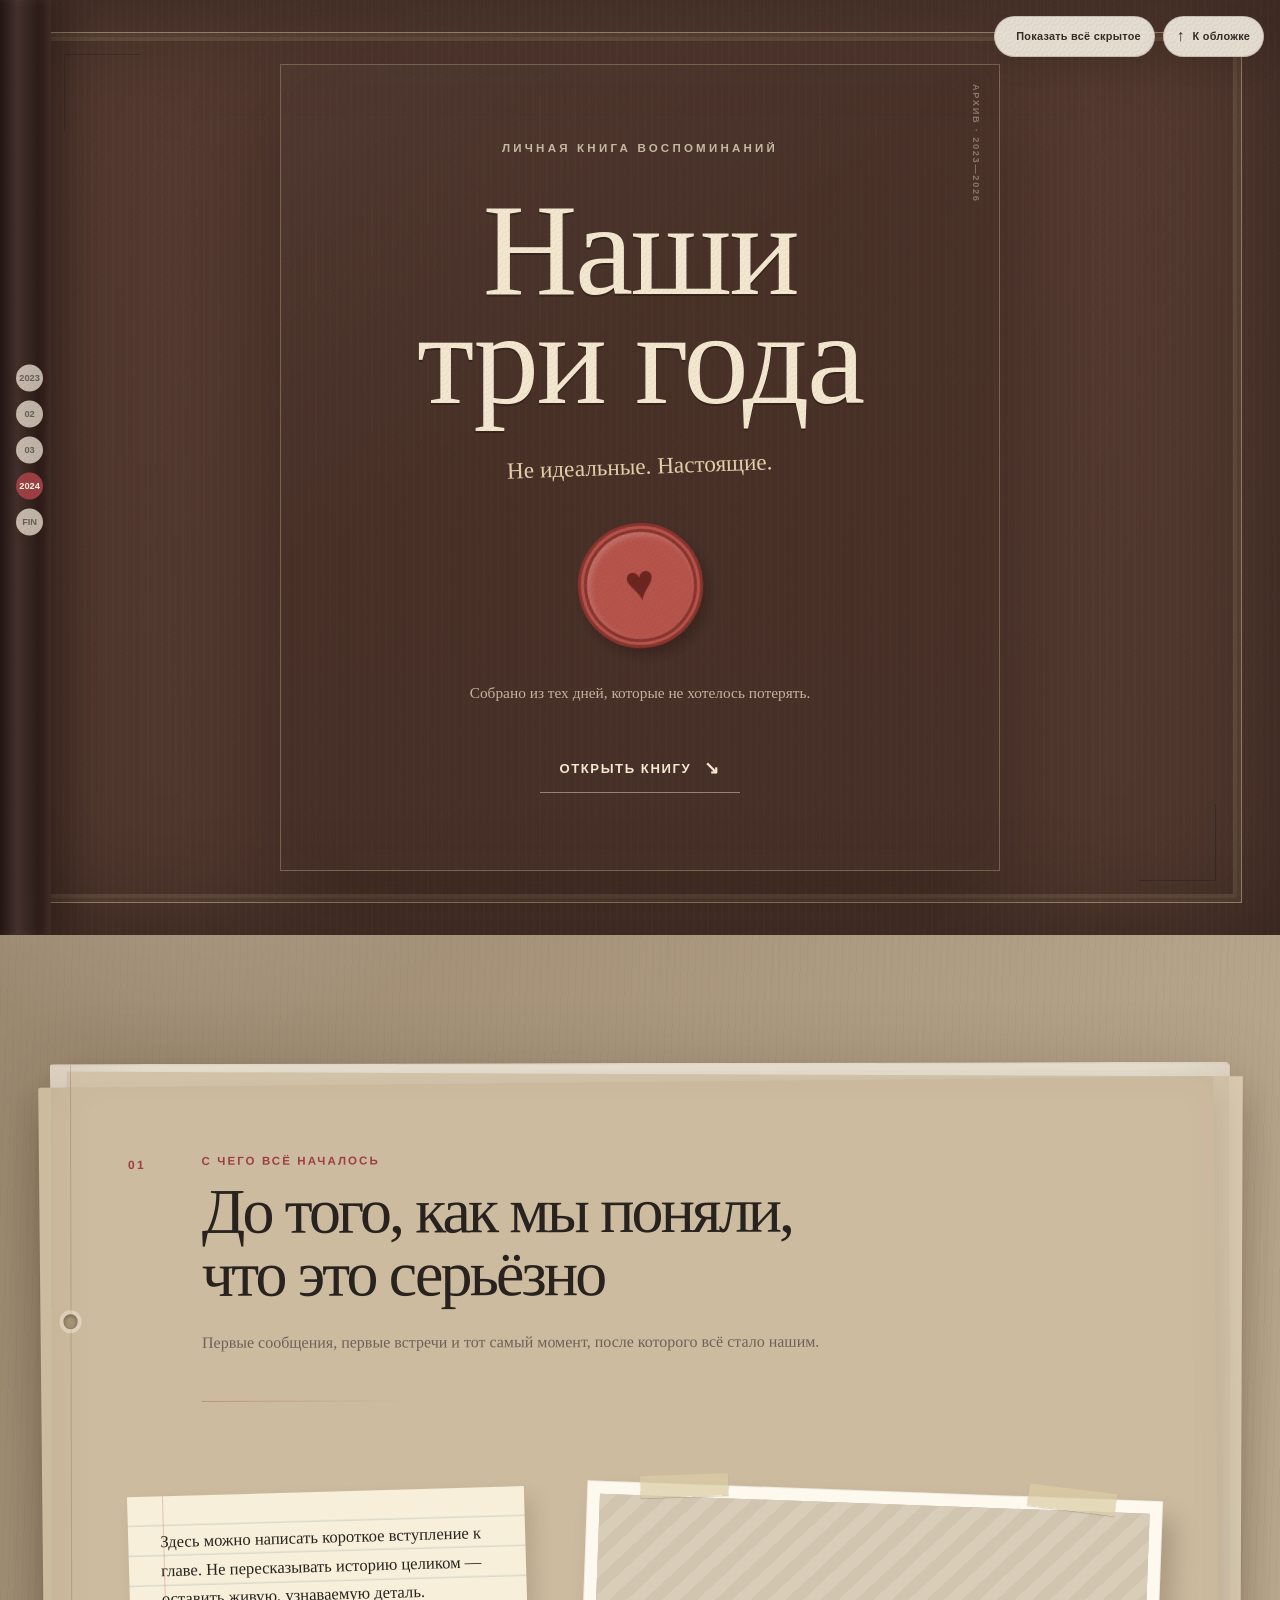
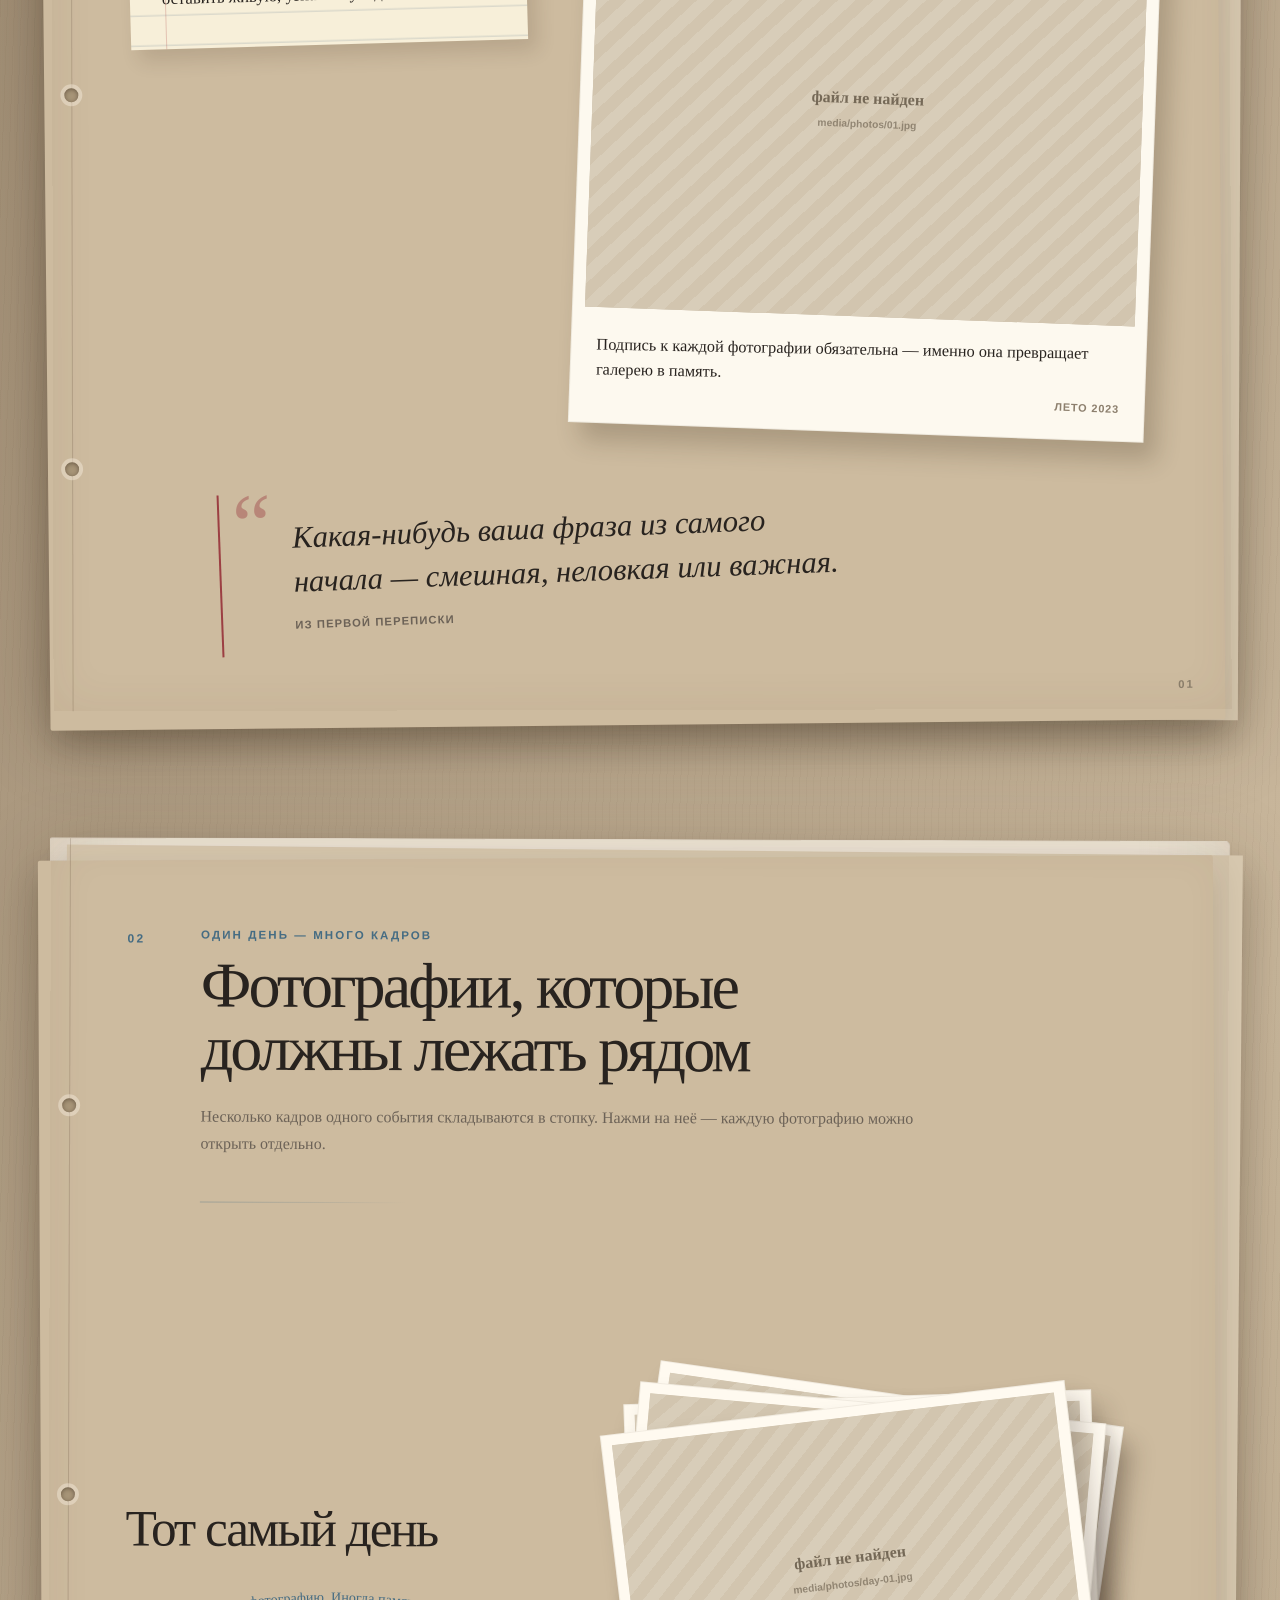
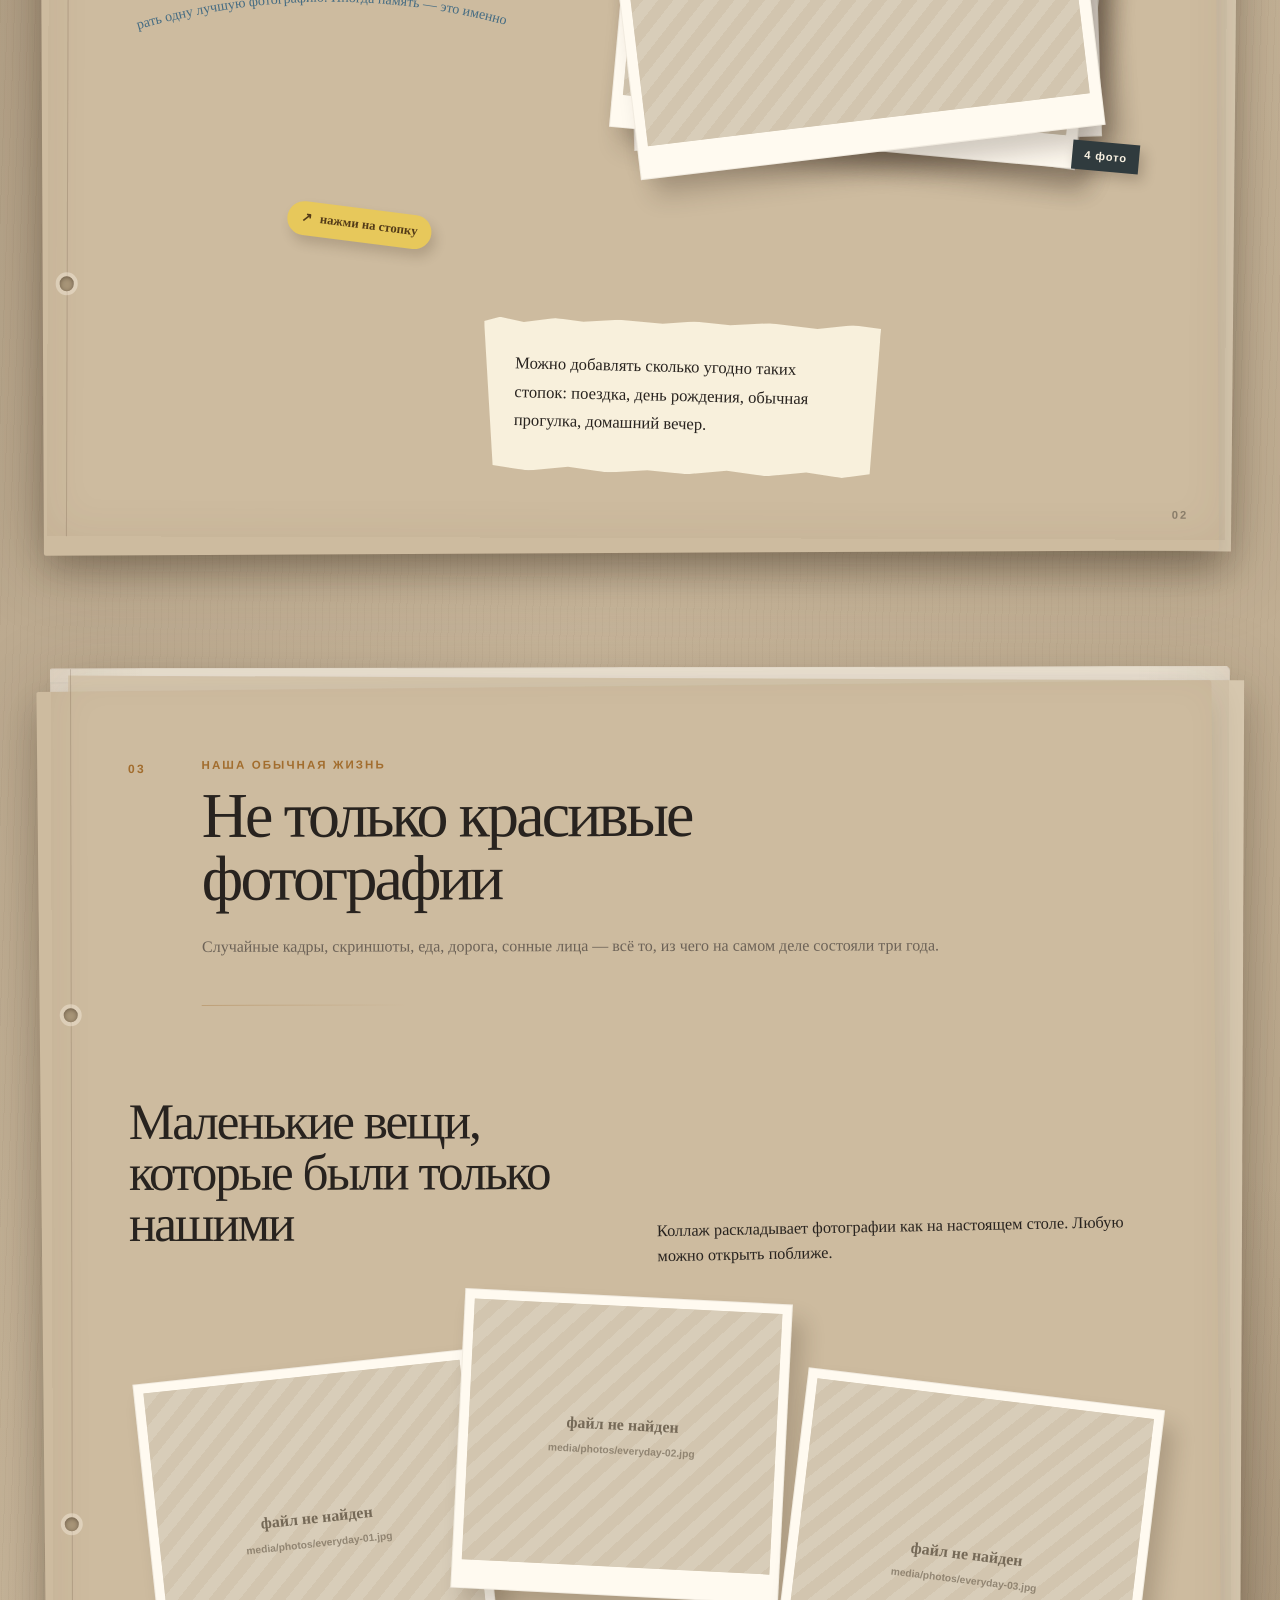
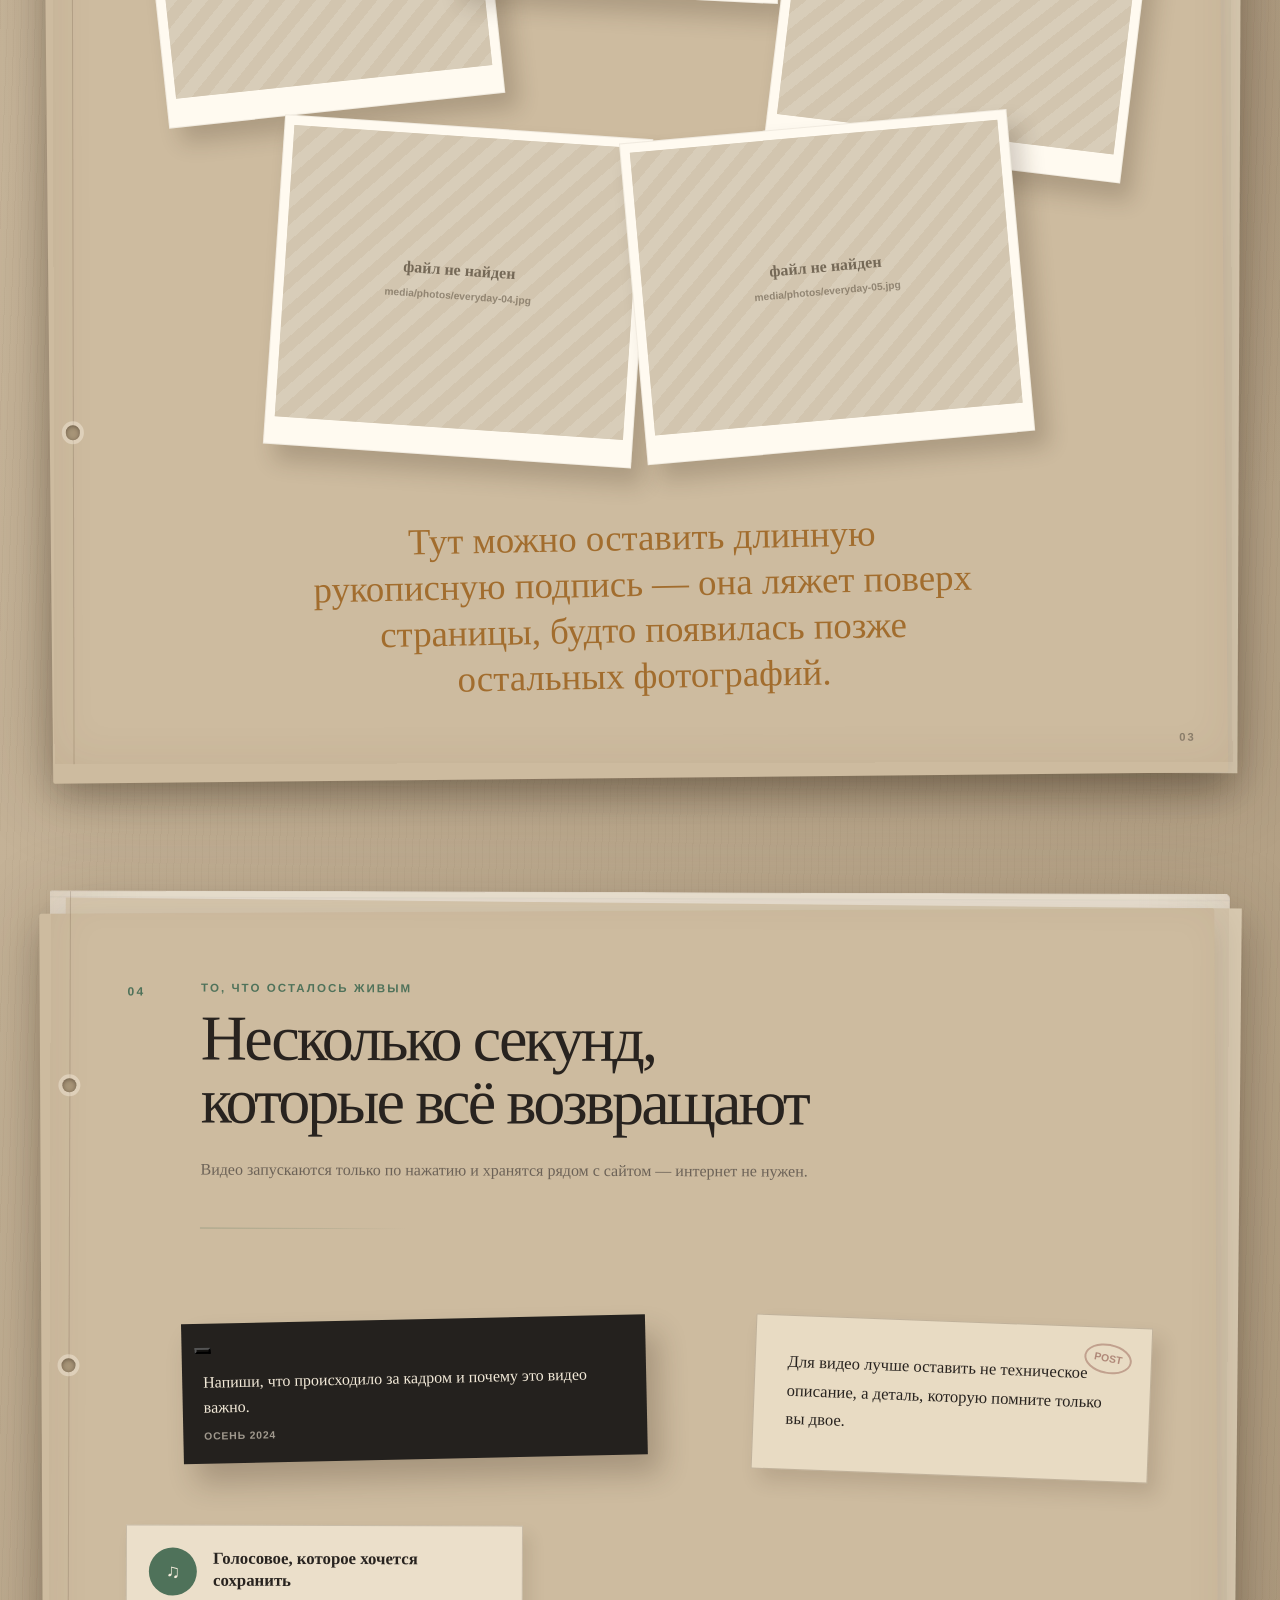
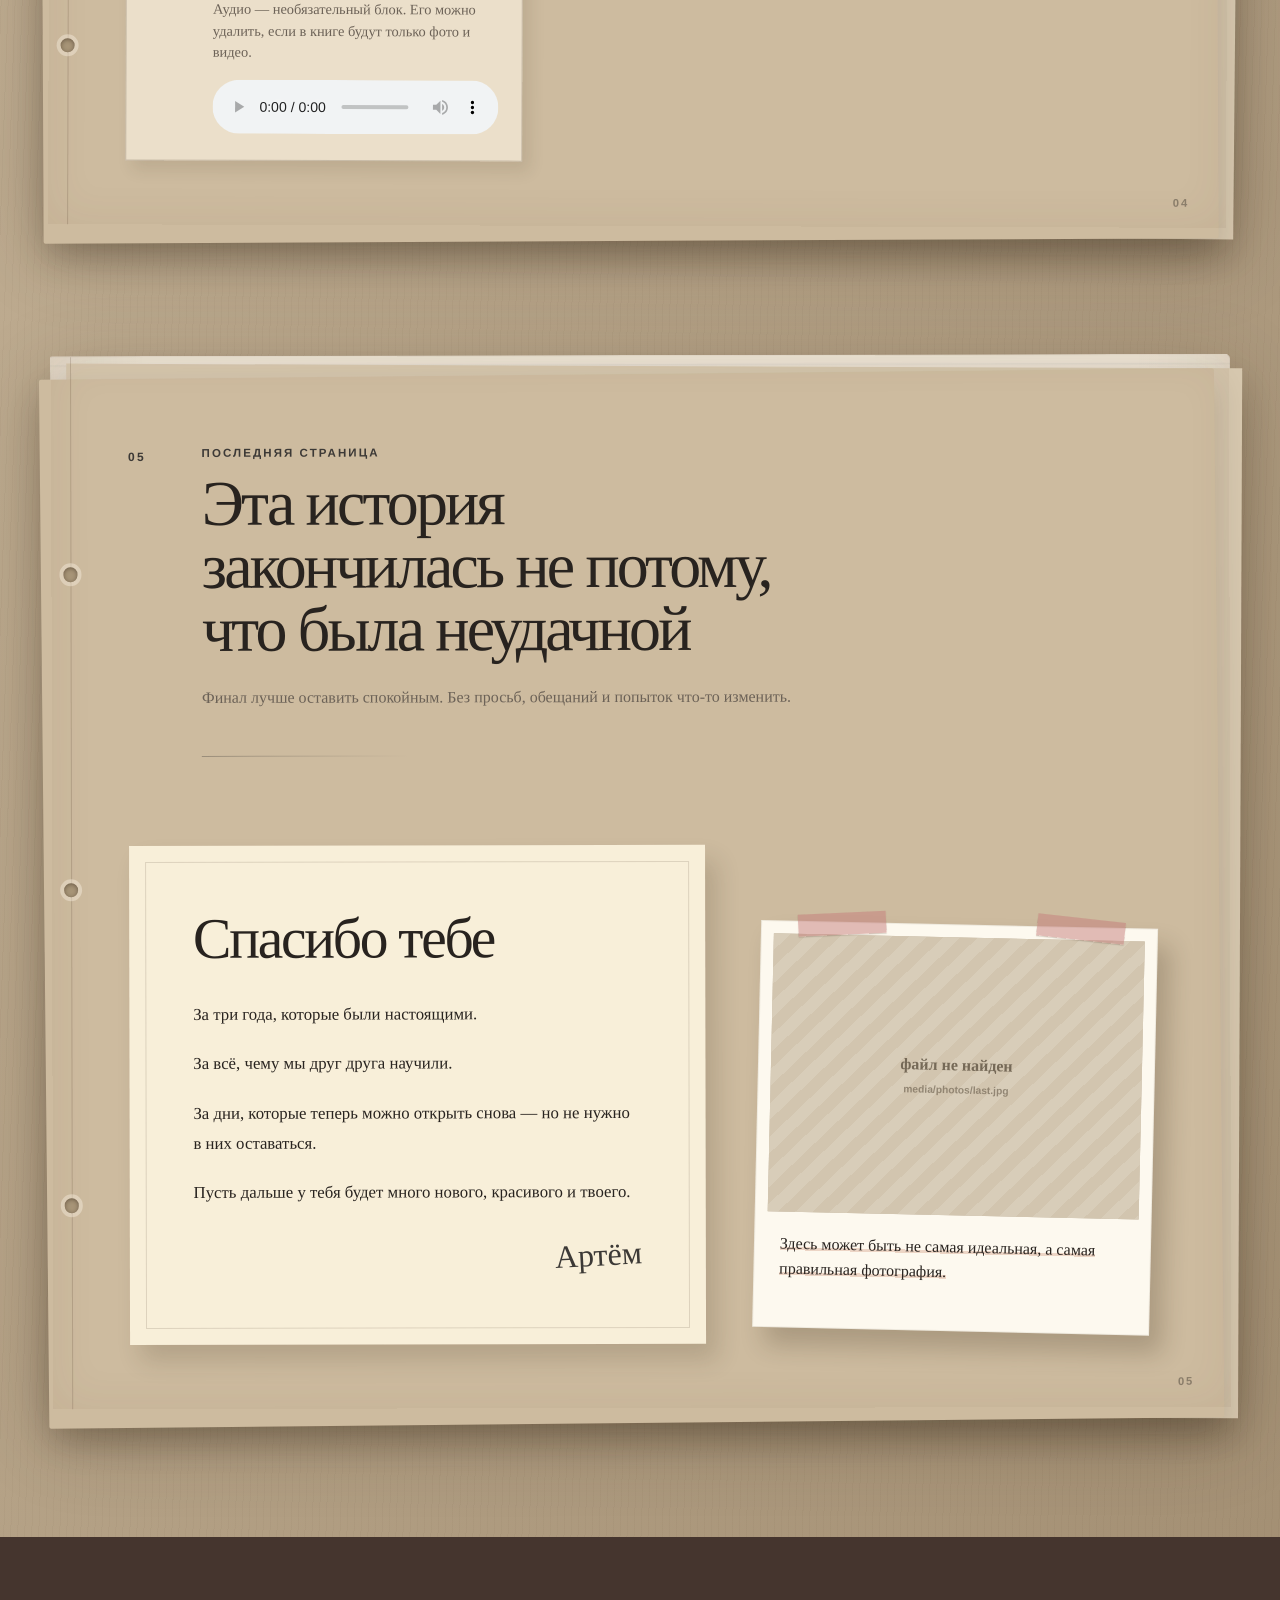
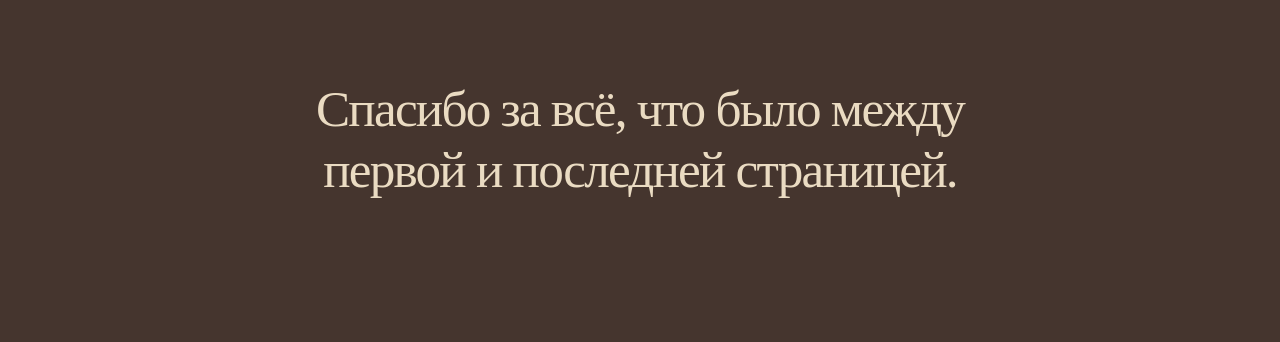
==== index.html @ 3691b658 "feat(reader): load round four interaction layer" ====
<!doctype html>
<html lang="ru">
<head>
  <meta charset="utf-8" />
  <meta name="viewport" content="width=device-width, initial-scale=1" />
  <meta name="theme-color" content="#d7c7a9" />
  <meta name="description" content="Личная книга воспоминаний" />
  <title>Наша книга воспоминаний</title>
  <link rel="stylesheet" href="assets/styles.css" />
  <link rel="stylesheet" href="assets/media.css" />
  <link rel="stylesheet" href="assets/production.css" />
  <link rel="stylesheet" href="assets/shared-and-telegram.css" />
  <link rel="stylesheet" href="assets/round4.css" />
  <link rel="stylesheet" href="assets/cursor-scrapbook-pencil-final-v19.css" />
</head>
<body>
  <div class="ambient-grain" aria-hidden="true"></div>

  <header class="cover" id="cover">
    <div class="cover__spine" aria-hidden="true"></div>
    <div class="cover__corner cover__corner--one" aria-hidden="true"></div>
    <div class="cover__corner cover__corner--two" aria-hidden="true"></div>
    <div class="cover__inner">
      <p class="cover__eyebrow" id="cover-eyebrow">Личная книга</p>
      <h1 class="cover__title" id="cover-title">Наши три года</h1>
      <p class="cover__subtitle" id="cover-subtitle">Всё, что хочется оставить рядом</p>
      <div class="cover__seal" aria-hidden="true"><span>♥</span></div>
      <p class="cover__note" id="cover-note">Собрано вручную — из фотографий, видео и маленьких моментов.</p>
      <button class="open-book" id="open-book" type="button">
        <span>Открыть книгу</span>
        <span class="open-book__arrow" aria-hidden="true">↘</span>
      </button>
    </div>
  </header>

  <aside class="chapter-rail" id="chapter-rail" aria-label="Главы книги"></aside>
  <main class="memory-book" id="memory-book" aria-live="polite"></main>

  <footer class="book-footer" id="book-footer">
    <p>Конец этой страницы — не конец того, что было.</p>
    <div class="shared-album" id="shared-album" hidden></div>
  </footer>

  <div class="lightbox" id="lightbox" role="dialog" aria-modal="true" aria-label="Просмотр воспоминания" hidden>
    <button class="lightbox__close" id="lightbox-close" type="button" aria-label="Закрыть">×</button>
    <button class="lightbox__nav lightbox__nav--prev" id="lightbox-prev" type="button" aria-label="Предыдущий файл">‹</button>
    <figure class="lightbox__figure">
      <img class="lightbox__image" id="lightbox-image" alt="" />
      <video class="lightbox__video" id="lightbox-video" playsinline preload="metadata" hidden></video>
      <button class="lightbox__live" id="lightbox-live" type="button" hidden>▶ Оживить фото</button>
      <div class="lightbox__censor" id="lightbox-censor" hidden>
        <div class="lightbox__censor-card">
          <button class="lightbox__censor-close" id="lightbox-censor-close" type="button" aria-label="Закрыть предупреждение">×</button>
          <span aria-hidden="true">!</span>
          <h2>Содержание может быть шокирующим</h2>
          <p>Этот момент скрыт намеренно. Открывай только если готова его увидеть.</p>
          <button id="lightbox-censor-show" type="button">Показать</button>
        </div>
      </div>
      <figcaption class="lightbox__caption" id="lightbox-caption"></figcaption>
    </figure>
    <button class="lightbox__nav lightbox__nav--next" id="lightbox-next" type="button" aria-label="Следующий файл">›</button>
    <p class="lightbox__counter" id="lightbox-counter"></p>
  </div>

  <noscript>
    <div class="noscript">Для просмотра книги нужен JavaScript. Открой файл в современном браузере.</div>
  </noscript>

  <script src="content/settings.js"></script>
  <script src="content/memories.js"></script>
  <script src="content/telegram.js"></script>
  <script src="assets/preferences.js"></script>
  <script src="assets/app.js"></script>
  <script src="assets/telegram-enhancements.js"></script>
  <script src="assets/round4.js"></script>
</body>
</html>
---- assets/styles.css ----
:root {
  --paper: #f2eadb;
  --paper-deep: #dfd2bb;
  --paper-light: #fffaf0;
  --ink: #28231f;
  --muted-ink: #6c6257;
  --accent: #9c3f43;
  --blue-ink: #405f75;
  --green-ink: #4d6a55;
  --ochre: #a46c30;
  --shadow: rgba(47, 35, 25, 0.19);
  --hand: "Segoe Print", "Bradley Hand", "Noteworthy", "Comic Sans MS", cursive;
  --marker: "Marker Felt", "Segoe Print", "Bradley Hand", cursive;
  --serif: Georgia, "Times New Roman", serif;
  --sans: Inter, ui-sans-serif, -apple-system, BlinkMacSystemFont, "Segoe UI", sans-serif;
}

* { box-sizing: border-box; }
html { scroll-behavior: smooth; background: #bba98e; }
body {
  margin: 0;
  color: var(--ink);
  font-family: var(--serif);
  background:
    radial-gradient(circle at 20% 10%, rgba(255,255,255,.2), transparent 26rem),
    linear-gradient(115deg, #aa977c, #cab99f 45%, #a89578);
  overflow-x: hidden;
}
button, input, textarea, select { font: inherit; }
button { color: inherit; }
img, video { max-width: 100%; display: block; }
[hidden] { display: none !important; }

.ambient-grain {
  position: fixed;
  inset: 0;
  z-index: 200;
  pointer-events: none;
  opacity: .18;
  mix-blend-mode: multiply;
  background-image:
    repeating-radial-gradient(circle at 0 0, transparent 0 2px, rgba(62,42,24,.18) 3px 4px),
    repeating-linear-gradient(87deg, transparent 0 8px, rgba(255,255,255,.13) 9px 10px);
  background-size: 9px 9px, 15px 15px;
}

.cover {
  min-height: 100vh;
  position: relative;
  display: grid;
  place-items: center;
  padding: 4rem 1.25rem;
  background:
    linear-gradient(rgba(42, 28, 20, .2), rgba(42, 28, 20, .28)),
    repeating-linear-gradient(90deg, rgba(255,255,255,.018) 0 2px, transparent 2px 7px),
    #5e4136;
  box-shadow: inset 0 0 8rem rgba(0,0,0,.38);
}
.cover::before {
  content: "";
  position: absolute;
  inset: 3.5vh 3vw;
  border: 1px solid rgba(239, 216, 172, .45);
  box-shadow: inset 0 0 0 4px rgba(33,19,15,.18), inset 0 0 0 8px rgba(239,216,172,.12);
  pointer-events: none;
}
.cover__inner {
  width: min(720px, 90vw);
  min-height: min(760px, 84vh);
  position: relative;
  display: flex;
  flex-direction: column;
  align-items: center;
  justify-content: center;
  text-align: center;
  padding: clamp(2rem, 6vw, 5rem);
  color: #f4e7d0;
  border: 1px solid rgba(237, 211, 171, .3);
  background:
    linear-gradient(145deg, rgba(255,255,255,.035), transparent 40%),
    rgba(49, 29, 23, .28);
  box-shadow: 0 2rem 5rem rgba(25,12,9,.32), inset 0 0 3rem rgba(255,255,255,.02);
}
.cover__eyebrow {
  margin: 0 0 2.5rem;
  font: 700 .72rem/1.2 var(--sans);
  letter-spacing: .28em;
  text-transform: uppercase;
  opacity: .74;
}
.cover__title {
  max-width: 10ch;
  margin: 0;
  font: 400 clamp(4rem, 11vw, 8.2rem)/.83 var(--serif);
  letter-spacing: -.018em;
  text-wrap: balance;
  text-shadow: 0 2px 0 rgba(31,16,12,.4);
}
.cover__subtitle {
  margin: 2.2rem 0 0;
  font: 400 clamp(1.1rem, 2vw, 1.45rem)/1.5 var(--hand);
  transform: rotate(-2deg);
  color: #e5cfaa;
}
.cover__note {
  max-width: 38rem;
  margin: 2rem 0 2.5rem;
  color: rgba(244,231,208,.72);
  font-size: .96rem;
  line-height: 1.65;
}
.cover__seal {
  width: 7.8rem;
  height: 7.8rem;
  margin-top: 2.5rem;
  display: grid;
  place-items: center;
  border-radius: 50%;
  color: #6c261f;
  background: #b6544b;
  border: .58rem double #8a342e;
  transform: rotate(-8deg);
  box-shadow: .25rem .5rem .8rem rgba(18,7,5,.27), inset .15rem .2rem .4rem rgba(255,255,255,.2);
}
.cover__seal span { font-size: 3.15rem; transform: translateY(-2px); }
.open-book {
  border: 0;
  display: inline-flex;
  align-items: center;
  gap: .8rem;
  padding: .9rem 1.2rem;
  cursor: pointer;
  color: #f7ead3;
  background: transparent;
  border-bottom: 1px solid rgba(247,234,211,.45);
  font: 600 .82rem/1 var(--sans);
  letter-spacing: .12em;
  text-transform: uppercase;
  transition: gap .25s ease, border-color .25s ease;
}
.open-book:hover { gap: 1.2rem; border-color: #fff1d7; }
.open-book__arrow { font-size: 1.1rem; }
.cover__corner {
  position: absolute;
  width: 4.8rem;
  height: 4.8rem;
  opacity: .52;
  border-color: #d8bd8e;
}
.cover__corner--one { top: 6vh; left: 5vw; border-top: 1px solid; border-left: 1px solid; }
.cover__corner--two { right: 5vw; bottom: 6vh; border-right: 1px solid; border-bottom: 1px solid; }

.memory-book {
  width: min(1180px, calc(100% - 2rem));
  margin: 8rem auto;
  display: grid;
  gap: 8rem;
}
.memory-page {
  --theme-ink: var(--accent);
  min-height: 88vh;
  position: relative;
  padding: clamp(3rem, 7vw, 6.5rem) clamp(1.5rem, 6vw, 6rem) 4rem;
  isolation: isolate;
  background:
    linear-gradient(90deg, rgba(88,63,39,.06), transparent 8%, transparent 92%, rgba(88,63,39,.04)),
    repeating-linear-gradient(0deg, transparent 0 27px, rgba(62,76,98,.045) 28px 29px),
    var(--paper);
  box-shadow: 0 1.5rem 5rem rgba(48,32,18,.3), inset 0 0 5rem rgba(113,86,50,.08);
  scroll-margin-top: 3rem;
}
.memory-page::before,
.memory-page::after {
  content: "";
  position: absolute;
  z-index: -1;
  background: #d6c7ae;
  box-shadow: 0 1rem 2rem rgba(35,24,14,.16);
}
.memory-page::before { inset: 10px -10px -8px 12px; transform: rotate(.35deg); }
.memory-page::after { inset: 18px 11px -15px -8px; transform: rotate(-.45deg); background: #cdbb9f; }
.theme-rose { --theme-ink: #9c3f43; }
.theme-blue { --theme-ink: #456c83; }
.theme-ochre { --theme-ink: #a26d2e; }
.theme-green { --theme-ink: #4f725a; }
.theme-ink { --theme-ink: #3c3936; }

.page-binding {
  position: absolute;
  top: 0;
  bottom: 0;
  left: 1.2rem;
  width: 1px;
  background: rgba(70,49,31,.18);
}
.page-binding span {
  position: absolute;
  left: -.45rem;
  width: .9rem;
  height: .9rem;
  border-radius: 50%;
  background: #a89679;
  box-shadow: inset 0 1px 4px rgba(38,25,15,.45), 0 0 0 4px rgba(245,237,221,.45);
}
.page-binding span:nth-child(1) { top: 20%; }
.page-binding span:nth-child(2) { top: 50%; }
.page-binding span:nth-child(3) { top: 80%; }
.page-shadow { position: absolute; inset: 0; pointer-events: none; box-shadow: inset 0 0 2.8rem rgba(96,69,38,.08); }
.page-number { position: absolute; right: 2.3rem; bottom: 1.2rem; margin: 0; font: 700 .7rem/1 var(--sans); letter-spacing: .18em; color: rgba(48,42,35,.42); }

.chapter-heading {
  display: grid;
  grid-template-columns: auto 1fr;
  gap: 1.4rem;
  align-items: start;
  margin-bottom: clamp(3.2rem, 7vw, 6rem);
}
.chapter-heading__number {
  min-width: 3.2rem;
  margin: .25rem 0 0;
  color: var(--theme-ink);
  font: 700 .75rem/1 var(--sans);
  letter-spacing: .2em;
}
.chapter-heading__kicker {
  margin: 0 0 .8rem;
  color: var(--theme-ink);
  font: 800 .72rem/1.2 var(--sans);
  letter-spacing: .18em;
  text-transform: uppercase;
}
.chapter-heading h2 {
  max-width: 19ch;
  margin: 0;
  font: 400 clamp(2.35rem, 5vw, 5rem)/.98 var(--serif);
  letter-spacing: -.045em;
  text-wrap: balance;
}
.chapter-heading__subtitle {
  max-width: 48rem;
  margin: 1.4rem 0 0;
  color: var(--muted-ink);
  font-size: 1rem;
  line-height: 1.7;
}

.chapter-content {
  display: grid;
  grid-template-columns: repeat(12, 1fr);
  gap: clamp(1.4rem, 4vw, 3.2rem);
  align-items: start;
}
.memory-block { position: relative; transform: rotate(var(--rotate, 0deg)); }
.memory-block--note { grid-column: span 5; }
.memory-block--photo { grid-column: span 7; }
.memory-block--quote { grid-column: 2 / span 8; }
.memory-block--stack { grid-column: 1 / -1; min-height: 36rem; display: grid; grid-template-columns: .8fr 1.2fr; gap: 2rem; align-items: center; }
.memory-block--sticker { grid-column: 2 / span 3; justify-self: end; margin-top: -7rem; z-index: 5; }
.memory-block--collage { grid-column: 1 / -1; }
.memory-block--caption { grid-column: 3 / span 8; z-index: 6; }
.memory-block--video { grid-column: span 7; }
.memory-block--audio { grid-column: span 5; }
.memory-block--letter { grid-column: 1 / span 7; }
.memory-page--split .memory-block--note { grid-column: span 5; }
.memory-page--letter .memory-block--photo { grid-column: 8 / span 5; margin-top: 5rem; }
.memory-page--wide .chapter-heading h2 { max-width: 24ch; }

.paper-note {
  position: relative;
  padding: 2rem 2rem 2.2rem;
  background: #f8f0dc;
  box-shadow: .55rem .7rem 1.2rem rgba(54,38,23,.14);
}
.paper-note p { margin: 0; font: 400 1.04rem/1.72 var(--hand); }
.paper-note--lined {
  background:
    repeating-linear-gradient(transparent 0 28px, rgba(74,103,133,.16) 29px 30px),
    #f7efd9;
}
.paper-note--lined::before { content: ""; position: absolute; top: 0; bottom: 0; left: 2.2rem; width: 1px; background: rgba(172,65,65,.25); }
.paper-note--torn { clip-path: polygon(0 3%, 4% 0, 10% 3%, 18% 0, 25% 2%, 34% 0, 45% 2%, 53% 0, 62% 2%, 72% 0, 84% 3%, 93% 0, 100% 2%, 98% 97%, 91% 100%, 82% 97%, 72% 100%, 62% 97%, 52% 100%, 42% 98%, 32% 100%, 22% 97%, 12% 100%, 3% 97%); }
.paper-note--postcard { border: 1px solid rgba(73,54,35,.25); background: #e8dbc3; }
.paper-note--postcard::after { content: "POST"; position: absolute; right: 1.2rem; top: 1rem; border: 2px solid rgba(120,54,45,.35); border-radius: 50%; padding: .5rem; color: rgba(120,54,45,.5); font: 800 .65rem/1 var(--sans); transform: rotate(9deg); }

.polaroid {
  position: relative;
  margin: 0;
  padding: .75rem .75rem 1.4rem;
  background: #fdf9ef;
  box-shadow: .8rem 1.1rem 1.5rem rgba(50,35,20,.22);
}
.polaroid::before,
.polaroid::after {
  content: "";
  position: absolute;
  z-index: 2;
  width: 5.5rem;
  height: 1.35rem;
  top: -.65rem;
  background: rgba(220,205,166,.72);
  box-shadow: 0 1px 1px rgba(62,43,26,.18);
}
.polaroid::before { left: 9%; transform: rotate(-4deg); }
.polaroid::after { right: 8%; transform: rotate(5deg); }
.polaroid.tape-rose::before, .polaroid.tape-rose::after { background: rgba(198,126,124,.5); }
.polaroid.tape-blue::before, .polaroid.tape-blue::after { background: rgba(111,150,170,.45); }
.photo-button { width: 100%; padding: 0; border: 0; cursor: zoom-in; background: #c7baa6; }
.image-frame { position: relative; display: block; width: 100%; aspect-ratio: 4 / 3; overflow: hidden; background: #d5cab6; }
.image-frame img { width: 100%; height: 100%; object-fit: cover; filter: saturate(.92) contrast(.97); transition: transform .55s cubic-bezier(.22,.68,.17,1); }
.photo-button:hover img, .scrap-collage__item:hover img, .photo-stack__item:hover img { transform: scale(1.035); }
.image-placeholder { display: none; position: absolute; inset: 0; place-content: center; text-align: center; padding: 1rem; color: #756957; background: repeating-linear-gradient(135deg, #d8cdb9 0 12px, #d2c5af 12px 24px); }
.image-placeholder span { display: block; font: 700 1rem/1.3 var(--hand); }
.image-placeholder small { display: block; margin-top: .5rem; font: 600 .64rem/1.4 var(--sans); overflow-wrap: anywhere; opacity: .7; }
.image-frame.is-missing img { display: none; }
.image-frame.is-missing .image-placeholder { display: grid; }
.polaroid figcaption { position: relative; min-height: 5.5rem; padding: 1rem .8rem .2rem; }
.photo-date { display: block; margin-top: .5rem; text-align: right; color: #8c7f6d; font: 700 .68rem/1 var(--sans); letter-spacing: .08em; text-transform: uppercase; }

.hand-caption { margin: 0; font-family: var(--hand); line-height: 1.55; }
.hand-caption--scribble { font-size: 1.02rem; transform: rotate(-1deg); }
.hand-caption--marker { font: 400 clamp(1.35rem, 3vw, 2.3rem)/1.25 var(--marker); color: var(--theme-ink); text-align: center; }
.hand-caption--underlined { display: inline; font-size: 1rem; background: linear-gradient(transparent 72%, rgba(194,120,88,.28) 72% 91%, transparent 91%); }
.hand-caption--label { display: inline-block; padding: .35rem .55rem; background: #e9d9a4; font-size: .9rem; }
.caption-curve { width: 100%; max-height: 7rem; overflow: visible; }
.caption-curve text { font: 400 1.15rem var(--hand); fill: var(--theme-ink); }

.memory-quote { position: relative; margin: 0; padding: 1.5rem 2rem 1.5rem 4.5rem; border-left: 2px solid var(--theme-ink); }
.memory-quote > span { position: absolute; left: .8rem; top: -.8rem; color: var(--theme-ink); font: 400 5.5rem/1 var(--serif); opacity: .42; }
.memory-quote p { margin: 0; font: italic 400 clamp(1.35rem, 2.4vw, 2rem)/1.42 var(--serif); }
.memory-quote cite { display: block; margin-top: 1rem; color: var(--muted-ink); font: 700 .7rem/1 var(--sans); letter-spacing: .1em; text-transform: uppercase; }

.stack-copy { max-width: 30rem; align-self: center; }
.stack-copy h3, .collage-heading h3 { margin: 0 0 1rem; font: 400 clamp(2rem, 4vw, 3.6rem)/1 var(--serif); letter-spacing: -.04em; }
.photo-stack { position: relative; width: min(34rem, 90vw); aspect-ratio: 4 / 3; justify-self: center; }
.photo-stack__item {
  position: absolute;
  inset: 7% 7% 8%;
  padding: .65rem .65rem 2rem;
  border: 0;
  cursor: zoom-in;
  background: #fffaf0;
  box-shadow: .8rem 1.1rem 1.5rem rgba(43,29,16,.22);
  transform: translate(calc(var(--stack-index) * 5px), calc(var(--stack-index) * -5px)) rotate(var(--stack-rotate));
  transition: transform .35s ease, filter .35s ease;
}
.photo-stack__item:nth-child(1) { z-index: 5; }
.photo-stack__item:nth-child(2) { z-index: 4; }
.photo-stack__item:nth-child(3) { z-index: 3; }
.photo-stack__item:nth-child(4) { z-index: 2; }
.photo-stack__item:nth-child(5) { z-index: 1; }
.photo-stack:hover .photo-stack__item:nth-child(1) { transform: translate(-7%, 2%) rotate(-8deg); }
.photo-stack:hover .photo-stack__item:nth-child(2) { transform: translate(5%, -4%) rotate(6deg); }
.photo-stack:hover .photo-stack__item:nth-child(3) { transform: translate(10%, 5%) rotate(1deg); }
.photo-stack__item .image-frame { height: 100%; }
.photo-stack__count { position: absolute; z-index: 8; right: -1rem; bottom: 1rem; padding: .55rem .75rem; background: #303b3e; color: #f8f1e2; font: 700 .7rem/1 var(--sans); letter-spacing: .08em; transform: rotate(5deg); box-shadow: .3rem .4rem .8rem rgba(40,29,18,.22); }

.sticker { display: flex; align-items: center; gap: .45rem; padding: .65rem .9rem; border-radius: 999px; color: #533b18; background: #e7c85b; box-shadow: .3rem .45rem .7rem rgba(54,38,20,.18); font: 700 .8rem/1 var(--hand); white-space: nowrap; }
.sticker span { font-family: var(--sans); }

.collage-heading { display: grid; grid-template-columns: 1fr 1fr; gap: 2rem; align-items: end; margin-bottom: 2rem; }
.scrap-collage { position: relative; min-height: 48rem; }
.scrap-collage__item { position: absolute; padding: .55rem .55rem 1.7rem; border: 0; cursor: zoom-in; background: #fffaf0; box-shadow: .75rem 1rem 1.4rem rgba(46,31,17,.2); transition: z-index .1s, transform .35s ease; }
.scrap-collage__item:hover { z-index: 20; }
.scrap-collage__item .image-frame { height: 100%; }
.scrap-collage__item--1 { width: 33%; height: 45%; left: 2%; top: 9%; transform: rotate(-6deg); }
.scrap-collage__item--2 { width: 32%; height: 39%; left: 32%; top: 0; transform: rotate(3deg); }
.scrap-collage__item--3 { width: 35%; height: 49%; right: 1%; top: 12%; transform: rotate(7deg); }
.scrap-collage__item--4 { width: 36%; height: 43%; left: 14%; bottom: 1%; transform: rotate(4deg); }
.scrap-collage__item--5 { width: 38%; height: 42%; right: 13%; bottom: 2%; transform: rotate(-5deg); }
.scrap-collage__item--6 { width: 25%; height: 34%; left: 39%; top: 33%; transform: rotate(-1deg); }
.scrap-collage__item--7 { width: 26%; height: 32%; right: 25%; top: 30%; transform: rotate(5deg); }

.video-card { margin: 0; padding: .8rem .8rem 1.4rem; background: #24211e; color: #f3ead9; box-shadow: .8rem 1.2rem 1.8rem rgba(44,29,16,.24); }
.video-card__frame { position: relative; overflow: hidden; background: #141311; }
.video-card video { width: 100%; max-height: 38rem; object-fit: contain; background: #111; }
.video-card.aspect-portrait { max-width: 29rem; margin-inline: auto; }
.video-card figcaption { padding: 1rem .5rem 0; }
.video-card figcaption p { margin: 0; font: 400 1rem/1.55 var(--hand); }
.video-card figcaption span { display: block; margin-top: .7rem; color: rgba(243,234,217,.6); font: 700 .65rem/1 var(--sans); letter-spacing: .08em; text-transform: uppercase; }
.media-placeholder { display: none; min-height: 22rem; place-content: center; text-align: center; color: #b8aa95; background: repeating-linear-gradient(135deg, #2d2b28 0 12px, #262421 12px 24px); }
.media-placeholder span { display: block; font: 700 1rem var(--hand); }
.media-placeholder small { display: block; margin-top: .4rem; font: .65rem var(--sans); }
.memory-block--video.is-missing video { display: none; }
.memory-block--video.is-missing .media-placeholder { display: grid; }

.audio-card { display: grid; grid-template-columns: auto 1fr; gap: 1rem; padding: 1.4rem; border: 1px solid rgba(62,47,31,.2); background: rgba(247,238,219,.72); box-shadow: .45rem .6rem 1rem rgba(53,37,22,.1); }
.audio-card__icon { width: 3rem; height: 3rem; display: grid; place-items: center; border-radius: 50%; color: #f6eddd; background: var(--theme-ink); font-size: 1.2rem; }
.audio-card h3 { margin: 0; font: 700 1.05rem/1.3 var(--serif); }
.audio-card p { margin: .45rem 0 1rem; color: var(--muted-ink); font-size: .9rem; line-height: 1.5; }
.audio-card audio { width: 100%; }

.letter-sheet { position: relative; padding: clamp(2rem, 5vw, 4rem); background: #f8efd9; box-shadow: .7rem 1rem 1.5rem rgba(52,36,20,.16); }
.letter-sheet::before { content: ""; position: absolute; inset: 1rem; border: 1px solid rgba(72,52,33,.15); pointer-events: none; }
.letter-sheet h3 { position: relative; margin: 0 0 2rem; font: 400 clamp(2.3rem, 4.5vw, 4.3rem)/1 var(--serif); letter-spacing: -.04em; }
.letter-sheet p { position: relative; margin: 0 0 1.2rem; font: 400 1.05rem/1.8 var(--hand); }
.letter-signature { position: relative; margin-top: 2.5rem; text-align: right; color: var(--theme-ink); font: 400 2rem/1 var(--hand); transform: rotate(-3deg); }

.chapter-rail {
  position: fixed;
  z-index: 80;
  left: 1rem;
  top: 50%;
  transform: translateY(-50%);
  opacity: 0;
  pointer-events: none;
  transition: opacity .4s ease;
}
.book-opened .chapter-rail { opacity: 1; pointer-events: auto; }
.chapter-rail ol { margin: 0; padding: 0; list-style: none; display: grid; gap: .55rem; }
.chapter-rail a { display: flex; align-items: center; gap: .55rem; color: rgba(47,37,29,.6); text-decoration: none; font-family: var(--sans); }
.chapter-rail a span { width: 1.7rem; height: 1.7rem; display: grid; place-items: center; border-radius: 50%; background: rgba(246,237,222,.72); box-shadow: 0 .2rem .5rem rgba(48,34,20,.12); font-size: .58rem; font-weight: 800; }
.chapter-rail a em { max-width: 0; overflow: hidden; opacity: 0; white-space: nowrap; font-size: .65rem; font-style: normal; font-weight: 700; letter-spacing: .04em; transition: max-width .35s ease, opacity .35s ease; }
.chapter-rail a:hover em, .chapter-rail a:focus-visible em { max-width: 11rem; opacity: 1; }
.chapter-rail a.is-active span { color: #fff6e6; background: var(--accent); }

.book-footer { min-height: 45vh; display: grid; place-items: center; padding: 4rem 1.5rem; color: #eadbc2; background: #45352e; text-align: center; }
.book-footer p { max-width: 28ch; margin: 0; font: 400 clamp(1.9rem, 4vw, 3.8rem)/1.2 var(--serif); letter-spacing: -.035em; }

.lightbox { position: fixed; inset: 0; z-index: 300; display: grid; place-items: center; padding: 3rem clamp(1rem, 7vw, 7rem); background: rgba(24,19,15,.94); backdrop-filter: blur(10px); }
.lightbox__figure { max-width: min(100%, 1100px); max-height: 84vh; margin: 0; display: grid; place-items: center; }
.lightbox__image { max-width: 100%; max-height: 74vh; object-fit: contain; box-shadow: 0 1.5rem 4rem rgba(0,0,0,.48); }
.lightbox__caption { max-width: 54rem; margin-top: 1rem; color: #f2e7d5; text-align: center; font: 400 1rem/1.5 var(--hand); }
.lightbox__close, .lightbox__nav { position: fixed; border: 0; cursor: pointer; color: #f3e8d5; background: transparent; }
.lightbox__close { top: 1.2rem; right: 1.5rem; font: 300 2.5rem/1 var(--sans); }
.lightbox__nav { top: 50%; transform: translateY(-50%); padding: 1rem; font: 300 4rem/1 var(--serif); }
.lightbox__nav--prev { left: 1rem; }
.lightbox__nav--next { right: 1rem; }
.lightbox__counter { position: fixed; left: 50%; bottom: 1.2rem; margin: 0; transform: translateX(-50%); color: rgba(243,232,213,.58); font: 700 .65rem/1 var(--sans); letter-spacing: .15em; }
.lightbox-open { overflow: hidden; }

.fatal-error, .noscript { max-width: 42rem; margin: 4rem auto; padding: 2rem; background: #fff0e0; color: #6d2e27; font: 700 1rem/1.5 var(--sans); }

@media (max-width: 900px) {
  .memory-book { width: min(100% - 1rem, 760px); gap: 4rem; margin-block: 4rem; }
  .memory-page { min-height: auto; padding: 3rem 1.4rem 4rem 2.4rem; }
  .chapter-content { grid-template-columns: 1fr; gap: 2.5rem; }
  .memory-block, .memory-block--note, .memory-block--photo, .memory-block--quote, .memory-block--stack, .memory-block--sticker, .memory-block--collage, .memory-block--caption, .memory-block--video, .memory-block--audio, .memory-block--letter,
  .memory-page--letter .memory-block--photo { grid-column: 1; margin-top: 0; }
  .memory-block--stack { min-height: auto; grid-template-columns: 1fr; }
  .stack-copy { order: 2; }
  .memory-block--sticker { justify-self: start; margin-top: -1.2rem; }
  .collage-heading { grid-template-columns: 1fr; }
  .scrap-collage { min-height: 42rem; }
  .chapter-rail { display: none; }
  .cover__inner { min-height: 76vh; }
}

@media (max-width: 600px) {
  .cover { padding: 1rem; }
  .cover::before { inset: 1rem; }
  .cover__inner { width: 100%; min-height: calc(100vh - 2rem); padding: 2rem 1.3rem; }
  .cover__title { font-size: clamp(3.4rem, 18vw, 5.5rem); }
  .memory-page { padding-left: 2rem; }
  .chapter-heading { grid-template-columns: 1fr; gap: .6rem; }
  .chapter-heading__number { margin: 0; }
  .scrap-collage { display: grid; grid-template-columns: 1fr 1fr; gap: 1rem; min-height: 0; }
  .scrap-collage__item { position: relative; inset: auto; width: 100%; height: auto; transform: rotate(0deg) !important; }
  .scrap-collage__item:nth-child(odd) { transform: rotate(-2deg) !important; }
  .scrap-collage__item:nth-child(even) { transform: rotate(2deg) !important; }
  .scrap-collage__item .image-frame { aspect-ratio: 3 / 4; }
  .photo-stack { width: 100%; }
  .lightbox__nav { top: auto; bottom: 1rem; transform: none; font-size: 3rem; }
  .lightbox__nav--prev { left: 1rem; }
  .lightbox__nav--next { right: 1rem; }
}

@media (prefers-reduced-motion: reduce) {
  *, *::before, *::after { scroll-behavior: auto !important; transition-duration: .01ms !important; animation-duration: .01ms !important; animation-iteration-count: 1 !important; }
}
---- assets/media.css ----
/* Автоматически импортированные события, смешанные медиа, Live Photos и ручная цензура. */
.memory-block--event {
  grid-column: 1 / -1;
  width: min(100%, 1040px);
  margin: 1.5rem auto 4rem;
  transform: rotate(var(--rotate, 0deg));
}
.event-heading {
  display: flex;
  justify-content: space-between;
  align-items: end;
  gap: 1.5rem;
  margin: 0 0 1.2rem;
}
.event-heading__date {
  margin: 0 0 .3rem;
  font: 700 clamp(1.3rem, 3vw, 2.25rem)/1.05 var(--serif);
}
.event-heading .hand-caption { margin: 0; max-width: 44rem; }
.event-open {
  flex: 0 0 auto;
  border: 0;
  border-bottom: 1px solid currentColor;
  padding: .35rem 0;
  background: transparent;
  cursor: pointer;
  font: 700 .78rem/1.2 var(--sans);
  letter-spacing: .04em;
  text-transform: uppercase;
}
.event-preview {
  position: relative;
  min-height: clamp(22rem, 52vw, 41rem);
  border-radius: .25rem;
  isolation: isolate;
}
.event-preview__item {
  position: absolute;
  width: clamp(9rem, 22vw, 18rem);
  aspect-ratio: 4 / 5;
  padding: .55rem .55rem 1.5rem;
  border: 0;
  background: #fffaf0;
  box-shadow: 0 1.1rem 2.2rem rgba(48, 35, 24, .2);
  transform: rotate(var(--event-rotate));
  cursor: zoom-in;
  transition: transform .2s ease, z-index .2s step-start;
  overflow: hidden;
}
.event-preview__item:hover,
.event-preview__item:focus-visible { z-index: 20; transform: rotate(0) scale(1.04); }
.event-preview__item--1 { left: 3%; top: 7%; }
.event-preview__item--2 { left: 25%; top: 1%; }
.event-preview__item--3 { left: 48%; top: 10%; }
.event-preview__item--4 { right: 3%; top: 3%; }
.event-preview__item--5 { left: 14%; bottom: 3%; }
.event-preview__item--6 { left: 39%; bottom: 0; }
.event-preview__item--7 { right: 10%; bottom: 4%; }
.event-layout-stack .event-preview__item--1 { left: 50%; top: 50%; transform: translate(-50%, -50%) rotate(-6deg); }
.event-layout-stack .event-preview__item--2 { left: 50%; top: 50%; transform: translate(-48%, -49%) rotate(5deg); }
.event-layout-stack .event-preview__item--3 { left: 50%; top: 50%; transform: translate(-52%, -51%) rotate(-2deg); }
.event-layout-stack .event-preview__item--4 { left: 50%; top: 50%; transform: translate(-46%, -52%) rotate(8deg); }
.event-layout-stack .event-preview__item--5 { left: 50%; top: 50%; transform: translate(-50%, -50%) rotate(-1deg); }
.event-preview__count {
  position: absolute;
  right: 1rem;
  bottom: .5rem;
  z-index: 30;
  padding: .45rem .7rem;
  background: var(--accent);
  color: #fff;
  transform: rotate(-2deg);
  font: 700 .76rem/1 var(--sans);
  letter-spacing: .04em;
}
.media-badge {
  position: absolute;
  left: .55rem;
  top: .55rem;
  z-index: 5;
  padding: .3rem .45rem;
  border-radius: 999px;
  background: rgba(20, 18, 16, .74);
  color: #fff;
  font: 800 .65rem/1 var(--sans);
  letter-spacing: .08em;
  backdrop-filter: blur(5px);
}
.media-badge--video { font-size: .72rem; letter-spacing: .02em; }
.image-frame.is-censored { overflow: hidden; background: #322f2b; }
.image-frame.is-censored > img {
  filter: blur(22px) saturate(.55) brightness(.72);
  transform: scale(1.16);
}
.censor-preview {
  position: absolute;
  inset: 0;
  z-index: 4;
  display: grid;
  place-content: center;
  gap: .35rem;
  padding: 1rem;
  background: rgba(28, 25, 23, .23);
  color: #fff;
  text-align: center;
  text-shadow: 0 1px 8px rgba(0,0,0,.7);
  pointer-events: none;
}
.censor-preview strong { font: 800 .76rem/1.1 var(--sans); letter-spacing: .05em; text-transform: uppercase; }
.censor-preview small { font: 600 .65rem/1.25 var(--sans); }
.lightbox__video {
  display: block;
  width: 100%;
  max-height: 78vh;
  object-fit: contain;
  background: #050505;
}
.lightbox__live {
  position: absolute;
  left: 50%;
  bottom: 4.8rem;
  z-index: 7;
  transform: translateX(-50%);
  border: 1px solid rgba(255,255,255,.7);
  border-radius: 999px;
  padding: .65rem 1rem;
  background: rgba(20,18,16,.72);
  color: #fff;
  cursor: pointer;
  font: 700 .78rem/1 var(--sans);
  backdrop-filter: blur(8px);
}
.lightbox__censor {
  position: absolute;
  inset: 0;
  z-index: 8;
  display: grid;
  place-items: center;
  padding: 1.5rem;
  overflow: hidden;
  background:
    radial-gradient(circle at 35% 25%, rgba(255,255,255,.09), transparent 35%),
    rgba(15, 14, 13, .94);
  color: #fff;
}
.lightbox__censor::before {
  content: "";
  position: absolute;
  inset: -2rem;
  background: inherit;
  filter: blur(26px);
}
.lightbox__censor-card {
  position: relative;
  z-index: 1;
  width: min(31rem, 100%);
  padding: clamp(1.4rem, 5vw, 2.6rem);
  border: 1px solid rgba(255,255,255,.28);
  background: rgba(37,33,30,.82);
  box-shadow: 0 1.5rem 4rem rgba(0,0,0,.35);
  text-align: center;
  backdrop-filter: blur(12px);
}
.lightbox__censor-card > span {
  display: grid;
  place-items: center;
  width: 2.5rem;
  height: 2.5rem;
  margin: 0 auto 1rem;
  border: 1px solid currentColor;
  border-radius: 50%;
  font: 800 1.3rem/1 var(--sans);
}
.lightbox__censor-card h2 { margin: 0; font: 700 clamp(1.4rem, 5vw, 2.25rem)/1.08 var(--serif); }
.lightbox__censor-card p { margin: .9rem auto 1.4rem; max-width: 26rem; color: rgba(255,255,255,.76); font: 500 .95rem/1.55 var(--sans); }
.lightbox__censor-card button {
  border: 1px solid rgba(255,255,255,.75);
  padding: .75rem 1.3rem;
  background: #fff;
  color: #211e1b;
  cursor: pointer;
  font: 800 .8rem/1 var(--sans);
  letter-spacing: .05em;
  text-transform: uppercase;
}
@media (max-width: 760px) {
  .event-heading { align-items: start; flex-direction: column; gap: .6rem; }
  .event-preview { min-height: 31rem; }
  .event-preview__item { width: 42vw; max-width: 11.5rem; }
  .event-preview__item--1 { left: 0; top: 4%; }
  .event-preview__item--2 { left: 28%; top: 0; }
  .event-preview__item--3 { right: 0; left: auto; top: 8%; }
  .event-preview__item--4 { left: 5%; top: 38%; }
  .event-preview__item--5 { left: 32%; top: 34%; bottom: auto; }
  .event-preview__item--6 { right: 0; left: auto; top: 42%; bottom: auto; }
  .event-preview__item--7 { left: 27%; right: auto; bottom: 0; }
  .lightbox__censor { padding: .8rem; }
}


/* Review round 2: подписи полароидов, локальное раскрытие цензуры и безопасные слои. */
.lightbox__censor-close {
  position: absolute;
  z-index: 3;
  top: .65rem;
  right: .7rem;
  width: 2.2rem;
  height: 2.2rem;
  display: grid;
  place-items: center;
  border: 0 !important;
  padding: 0 !important;
  color: rgba(255,255,255,.78) !important;
  background: transparent !important;
  font: 300 1.9rem/1 var(--sans) !important;
  letter-spacing: 0 !important;
}
.lightbox__censor-close:hover { color: #fff !important; transform: scale(1.06); }
.image-frame.is-revealed > img { filter: saturate(.92) contrast(.97); transform: none; }
.event-preview__item:hover,
.event-preview__item:focus-visible { z-index: 70; }
.event-preview__count { z-index: 80; }
.event-preview__item--8 { right: 1%; bottom: 1%; }
.event-preview__caption {
  position: absolute;
  z-index: 6;
  left: .7rem;
  right: .7rem;
  bottom: .32rem;
  overflow: hidden;
  color: #3d342c;
  font: 600 .72rem/1.2 var(--hand);
  text-align: left;
  text-overflow: ellipsis;
  white-space: nowrap;
  pointer-events: none;
}
.lightbox__caption { display: grid; gap: .38rem; }
.lightbox__datetime {
  display: block;
  color: rgba(242,231,213,.62);
  font: 700 .69rem/1.3 var(--sans);
  letter-spacing: .08em;
  text-transform: uppercase;
}
.lightbox__note {
  display: block;
  color: #f2e7d5;
  font: 400 1.02rem/1.5 var(--hand);
}


/* Отдельный layout-коммит: один ряд компактнее; максимум два ряда, затем стопка. */
.event-rows-1 .event-preview {
  min-height: clamp(19rem, 34vw, 28rem);
}
.event-rows-1 .event-preview::before { inset: 8% 5% 5%; }
.event-rows-2 .event-preview {
  min-height: clamp(34rem, 52vw, 41rem);
}
.event-layout-stack .event-preview {
  min-height: clamp(28rem, 46vw, 38rem);
}
@media (max-width: 760px) {
  .event-rows-1 .event-preview { min-height: 15.5rem; }
  .event-rows-2 .event-preview { min-height: 31rem; }
  .event-layout-stack .event-preview { min-height: 27rem; }
}


/* Studio crop settings and selected video poster frames. */
.image-frame > video {
  display: block;
  width: 100%;
  height: 100%;
  object-fit: cover;
  filter: saturate(.92) contrast(.97);
  transition: transform .55s cubic-bezier(.22,.68,.17,1);
  pointer-events: none;
}
.image-frame.is-missing > video { display: none; }
.image-frame.is-censored > video {
  filter: blur(22px) saturate(.55) brightness(.72);
  transform: scale(1.16);
}
.image-frame.is-revealed > video { filter: saturate(.92) contrast(.97); transform: none; }
.event-preview__item:hover .image-frame > video,
.event-preview__item:focus-visible .image-frame > video { transform: scale(1.035); }
.image-frame.is-censored > video { transform: scale(1.16); }

/* Round 3: Live Photo controls live below metadata instead of covering it. */
.lightbox__figure {
  grid-template-columns: minmax(0, 1fr);
  grid-template-rows: minmax(0, auto) auto auto;
  row-gap: .5rem;
}
.lightbox__image,
.lightbox__video {
  grid-column: 1;
  grid-row: 1;
  max-height: 68vh;
}
.lightbox__caption {
  grid-column: 1;
  grid-row: 2;
  margin-top: .2rem;
}
.lightbox__live {
  position: static;
  grid-column: 1;
  grid-row: 3;
  justify-self: center;
  left: auto;
  bottom: auto;
  margin: .15rem 0 0;
  transform: none;
}
@media (max-width: 600px) {
  .lightbox__image,
  .lightbox__video { max-height: 61vh; }
}
---- assets/production.css ----
/* Финальный слой визуальной полировки. Он загружается после базовых стилей. */
:root {
  --desk-dark: #8f7c64;
  --desk-light: #c9b79c;
  --paper-edge: rgba(91, 65, 39, .18);
}

body {
  background:
    radial-gradient(circle at 14% 8%, rgba(255,255,255,.24), transparent 24rem),
    radial-gradient(circle at 82% 58%, rgba(69,45,27,.16), transparent 32rem),
    repeating-linear-gradient(92deg, rgba(74,51,31,.035) 0 1px, transparent 1px 7px),
    linear-gradient(118deg, var(--desk-dark), var(--desk-light) 46%, #a18d71);
}

.cover { overflow: hidden; }
.cover__spine {
  position: absolute;
  inset: 0 auto 0 0;
  width: clamp(1.5rem, 4vw, 4rem);
  background:
    linear-gradient(90deg, rgba(0,0,0,.4), rgba(255,255,255,.06) 34%, rgba(0,0,0,.2) 75%, transparent),
    #38231e;
  box-shadow: .8rem 0 2.2rem rgba(16,7,5,.34), inset -.25rem 0 .5rem rgba(255,255,255,.05);
}
.cover__inner::before {
  content: "АРХИВ · 2023—2026";
  position: absolute;
  top: 1.2rem;
  right: 1.2rem;
  color: rgba(244,231,208,.38);
  font: 700 .58rem/1 var(--sans);
  letter-spacing: .18em;
  transform: rotate(90deg) translateX(100%);
  transform-origin: top right;
}
.cover__title { text-wrap: balance; }
.cover__seal { animation: seal-settle .8s cubic-bezier(.2,.8,.2,1) both .2s; }
@keyframes seal-settle { from { opacity: 0; transform: translateY(.8rem) rotate(-18deg) scale(.85); } }

.memory-book { perspective: 1800px; }
.memory-page {
  border: 1px solid rgba(93,67,41,.13);
  border-radius: 2px 5px 3px 2px;
  transform-origin: center top;
}
.memory-page:nth-child(even) { transform: rotate(.18deg); }
.memory-page:nth-child(odd) { transform: rotate(-.12deg); }
.memory-page::after { border-radius: 2px; }
.chapter-heading::after {
  content: "";
  grid-column: 2;
  width: min(13rem, 45%);
  height: 1px;
  margin-top: 1.4rem;
  background: linear-gradient(90deg, var(--theme-ink), transparent);
  opacity: .35;
}
.chapter-heading h2 { text-wrap: balance; }

.memory-block--event {
  padding-top: .4rem;
  border-top: 1px dashed rgba(78,59,41,.18);
}
.memory-block--event:first-child { border-top: 0; }
.event-heading__date { letter-spacing: -.025em; }
.event-open {
  position: relative;
  padding-right: 1.15rem;
  transition: color .2s ease, transform .2s ease;
}
.event-open::after { content: "↗"; position: absolute; right: 0; top: .3rem; }
.event-open:hover { color: var(--theme-ink); transform: translateY(-1px); }
.event-preview::before {
  content: "";
  position: absolute;
  inset: 8% 5% 3%;
  border: 1px dashed rgba(77,57,38,.14);
  transform: rotate(-.5deg);
}
.event-preview__item {
  outline: 1px solid rgba(75,55,35,.08);
  will-change: transform;
}
.event-preview__item::after {
  content: "";
  position: absolute;
  left: 12%;
  right: 12%;
  bottom: .65rem;
  height: 1px;
  background: rgba(83,62,41,.13);
}

.polaroid,
.photo-stack__item,
.scrap-collage__item,
.event-preview__item {
  border: 1px solid rgba(83,61,38,.08);
}
.image-frame img { filter: saturate(.94) contrast(.98); }
.hand-caption { text-wrap: pretty; }

.reader-tools {
  position: fixed;
  z-index: 120;
  top: 1rem;
  right: 1rem;
  display: flex;
  gap: .5rem;
  opacity: 0;
  pointer-events: none;
  transform: translateY(-.65rem);
  transition: opacity .28s ease, transform .28s ease;
}
.book-opened .reader-tools {
  opacity: 1;
  pointer-events: auto;
  transform: translateY(0);
}
.reader-tools__button {
  display: inline-flex;
  align-items: center;
  gap: .5rem;
  min-height: 2.55rem;
  border: 1px solid rgba(76,58,40,.18);
  border-radius: 999px;
  padding: .55rem .8rem;
  color: #342c25;
  background: rgba(250,244,232,.88);
  box-shadow: 0 .6rem 1.4rem rgba(47,32,18,.16);
  backdrop-filter: blur(12px);
  cursor: pointer;
  font-family: var(--sans);
}
.reader-tools__button span { font-size: 1rem; }
.reader-tools__button strong { font-size: .68rem; letter-spacing: .025em; }
.reader-tools__button:hover { background: #fffaf0; transform: translateY(-1px); }
.reader-tools__button--censor[aria-pressed="true"] { color: #f7eee2; background: rgba(48,42,37,.9); }

#telegram .chapter-heading__number {
  min-width: 2.7rem;
  padding: .55rem .4rem;
  border-radius: .7rem;
  color: #fff;
  background: #4b7692;
  text-align: center;
  letter-spacing: .06em;
}
#telegram .scrap-collage__item .image-frame { background: #dbe6ec; }

.lightbox__figure {
  border: 1px solid rgba(255,255,255,.14);
  box-shadow: 0 2rem 6rem rgba(0,0,0,.42);
}
.lightbox__caption { text-wrap: pretty; }

@media (max-width: 900px) {
  .reader-tools__button strong { display: none; }
  .reader-tools__button { width: 2.65rem; justify-content: center; padding-inline: 0; }
}

@media (max-width: 760px) {
  .cover__spine { width: 1.1rem; }
  .cover__inner::before { display: none; }
  .memory-book { width: min(100% - 1rem, 1180px); margin-block: 3rem; gap: 3.2rem; }
  .memory-page { min-height: auto; padding: 2.7rem 1.2rem 3.5rem 1.7rem; transform: none !important; }
  .chapter-heading { grid-template-columns: 2.5rem 1fr; gap: .7rem; margin-bottom: 2.5rem; }
  .chapter-heading h2 { font-size: clamp(2.1rem, 11vw, 3.4rem); }
  .chapter-heading__subtitle { line-height: 1.55; }
  .chapter-heading::after { grid-column: 2; }
  .page-binding { left: .65rem; }
  .reader-tools { top: .65rem; right: .65rem; }
}

@media (prefers-reduced-motion: reduce) {
  *, *::before, *::after { animation-duration: .01ms !important; transition-duration: .01ms !important; scroll-behavior: auto !important; }
}
---- assets/shared-and-telegram.css ----
/* Shared Album card and scalable Telegram scrapbook layouts. */
.book-footer {
  align-content: center;
  gap: clamp(2.5rem, 7vw, 5rem);
}

.shared-album {
  width: min(980px, calc(100% - 1rem));
}

.shared-album-card {
  position: relative;
  display: grid;
  grid-template-columns: minmax(0, 1fr) auto;
  gap: clamp(1.5rem, 5vw, 4rem);
  align-items: center;
  padding: clamp(1.6rem, 5vw, 4rem);
  color: #302821;
  background:
    repeating-linear-gradient(0deg, transparent 0 31px, rgba(68,91,112,.055) 32px 33px),
    #f7eedc;
  border: 1px solid rgba(86,62,39,.18);
  box-shadow: 0 2rem 5rem rgba(14,8,5,.28), inset 0 0 3rem rgba(112,81,44,.06);
  transform: rotate(-.35deg);
}

.shared-album-card::before {
  content: "";
  position: absolute;
  inset: .7rem;
  border: 1px dashed rgba(104,73,44,.22);
  pointer-events: none;
}

.shared-album-card__tape {
  position: absolute;
  z-index: 2;
  top: -1rem;
  left: 50%;
  width: 8rem;
  height: 2rem;
  background: rgba(213,194,151,.78);
  box-shadow: 0 1px 2px rgba(58,41,24,.18);
  transform: translateX(-50%) rotate(2deg);
}

.shared-album-card__copy { position: relative; z-index: 1; }
.shared-album-card__eyebrow {
  margin: 0 0 .8rem;
  color: #8e493f;
  font: 800 .67rem/1 var(--sans);
  letter-spacing: .18em;
  text-transform: uppercase;
}
.shared-album-card h2 {
  max-width: 15ch;
  margin: 0;
  font: 400 clamp(2rem, 5vw, 4rem)/.98 var(--serif);
  letter-spacing: -.045em;
  text-wrap: balance;
}
.shared-album-card__copy > p:not(.shared-album-card__eyebrow) {
  max-width: 43rem;
  margin: 1.1rem 0 1.5rem;
  color: #6b5e51;
  font: 400 1rem/1.7 var(--hand);
}
.shared-album-card__button {
  display: inline-flex;
  align-items: center;
  gap: .65rem;
  padding: .8rem 1rem;
  color: #fff9ec;
  background: #4b6676;
  text-decoration: none;
  box-shadow: .35rem .45rem .8rem rgba(52,42,32,.17);
  font: 800 .76rem/1 var(--sans);
  letter-spacing: .04em;
  text-transform: uppercase;
  transform: rotate(-1deg);
}
.shared-album-card__button:hover { transform: rotate(0) translateY(-1px); }
.shared-album-card__url {
  display: block;
  max-width: 48rem;
  margin-top: 1.1rem;
  color: #526877;
  overflow-wrap: anywhere;
  font: 600 .72rem/1.45 var(--sans);
}
.shared-album-card__copy-button {
  margin-top: .8rem;
  border: 0;
  border-bottom: 1px solid currentColor;
  padding: .25rem 0;
  color: #77685a;
  background: transparent;
  cursor: pointer;
  font: 700 .68rem/1 var(--sans);
}
.shared-album-card__qr {
  position: relative;
  z-index: 1;
  width: clamp(11rem, 20vw, 15.5rem);
  padding: .8rem .8rem 1.35rem;
  color: #443a31;
  background: #fffaf0;
  text-decoration: none;
  box-shadow: .7rem 1rem 1.5rem rgba(51,35,21,.2);
  transform: rotate(2.2deg);
}
.shared-album-card__qr::before,
.shared-album-card__qr::after {
  content: "";
  position: absolute;
  top: -.55rem;
  width: 4.2rem;
  height: 1.15rem;
  background: rgba(180,201,204,.68);
}
.shared-album-card__qr::before { left: -.5rem; transform: rotate(-9deg); }
.shared-album-card__qr::after { right: -.5rem; transform: rotate(8deg); }
.shared-album-card__qr img { width: 100%; aspect-ratio: 1; object-fit: contain; image-rendering: pixelated; }
.shared-album-card__qr span {
  display: block;
  margin-top: .6rem;
  text-align: center;
  font: 700 .76rem/1 var(--hand);
}

#telegram .memory-block--collage + .memory-block--collage { margin-top: 3.5rem; }
#telegram .scrap-collage__item.telegram-cutout {
  padding: 0;
  border: 0;
  background: transparent;
  box-shadow: none;
  overflow: visible;
}
#telegram .telegram-cutout .image-frame {
  overflow: visible;
  background: transparent;
}
#telegram .telegram-cutout .image-frame img {
  object-fit: contain;
  filter: drop-shadow(.55rem .85rem .7rem rgba(43,31,20,.25));
}
#telegram .telegram-cutout .image-frame::after {
  content: "";
  position: absolute;
  inset: -3%;
  z-index: -1;
  border: 1px dashed rgba(69,94,110,.12);
  transform: rotate(-2deg);
}
#telegram .telegram-paper .image-frame img { object-fit: contain; background: #eef3f5; }

@media (max-width: 760px) {
  .book-footer { padding-inline: .5rem; }
  .shared-album-card { grid-template-columns: 1fr; transform: none; }
  .shared-album-card__qr { width: min(14rem, 78vw); justify-self: center; }
  .shared-album-card h2 { max-width: 17ch; }
}

/* Round 3: a small authored Telegram chapter — notes and message quotations. */
#telegram .telegram-note,
#telegram .telegram-message {
  grid-column: 1 / -1;
  width: min(100%, 58rem);
  justify-self: center;
}
#telegram .telegram-note .paper-note {
  position: relative;
  width: min(100%, 48rem);
  margin-inline: auto;
  padding: clamp(1.7rem, 4vw, 3rem);
  color: #3d342a;
  background: #f3e2b9;
  box-shadow: .8rem 1rem 1.5rem rgba(52,36,20,.16);
  font: 400 clamp(1.05rem, 2vw, 1.3rem)/1.75 var(--hand);
}
#telegram .telegram-note--shape-0 .paper-note { clip-path: polygon(0 5%,5% 2%,11% 6%,18% 1%,25% 5%,33% 2%,41% 6%,50% 1%,59% 5%,68% 2%,77% 6%,87% 1%,100% 5%,98% 93%,91% 97%,83% 92%,74% 98%,65% 93%,56% 98%,47% 92%,38% 97%,29% 93%,20% 98%,11% 92%,2% 96%); }
#telegram .telegram-note--shape-1 .paper-note { clip-path: polygon(0 3%,8% 6%,16% 2%,24% 7%,33% 1%,43% 5%,53% 2%,63% 7%,73% 2%,84% 6%,93% 1%,100% 4%,97% 96%,89% 92%,80% 98%,70% 93%,60% 97%,50% 92%,40% 98%,30% 93%,19% 97%,9% 92%,1% 95%); }
#telegram .telegram-note--shape-2 .paper-note { clip-path: polygon(0 6%,7% 1%,15% 5%,23% 2%,31% 7%,40% 1%,49% 6%,58% 2%,67% 5%,76% 1%,86% 7%,94% 2%,100% 6%,98% 94%,90% 98%,81% 93%,72% 97%,63% 92%,54% 98%,45% 93%,36% 97%,27% 92%,18% 98%,9% 93%,1% 97%); }
#telegram .telegram-note--shape-3 .paper-note { clip-path: polygon(0 4%,6% 7%,14% 1%,22% 5%,30% 2%,38% 6%,47% 1%,56% 5%,65% 2%,74% 7%,83% 1%,92% 5%,100% 2%,97% 95%,88% 98%,79% 92%,70% 97%,61% 93%,52% 98%,43% 92%,34% 97%,25% 93%,16% 98%,7% 92%,1% 96%); }
#telegram .telegram-note--shape-4 .paper-note { clip-path: polygon(0 2%,9% 6%,18% 1%,27% 5%,36% 2%,45% 7%,54% 1%,63% 5%,72% 2%,81% 6%,90% 1%,100% 5%,98% 97%,89% 92%,80% 98%,71% 93%,62% 97%,53% 92%,44% 98%,35% 93%,26% 97%,17% 92%,8% 98%,1% 94%); }

#telegram .telegram-message__layout {
  display: grid;
  grid-template-columns: minmax(0, 1fr) minmax(12rem, 19rem);
  gap: clamp(1rem, 4vw, 2.5rem);
  align-items: center;
}
#telegram .telegram-message__quote {
  min-height: 12rem;
  padding: clamp(1.5rem, 4vw, 2.6rem) clamp(1.5rem, 4vw, 3rem) clamp(1.5rem, 4vw, 2.4rem) clamp(4rem, 7vw, 5.4rem);
  border: 0;
  color: #fff9ec;
  box-shadow: .7rem 1rem 1.5rem rgba(52,36,20,.18);
}
#telegram .telegram-message__quote--sonya { background: var(--accent); }
#telegram .telegram-message__quote--me { background: #4b7692; }
#telegram .telegram-message__quote > span { color: rgba(255,255,255,.75); }
#telegram .telegram-message__quote cite { color: rgba(255,255,255,.72); }
#telegram .telegram-message__shot {
  position: relative;
  width: 100%;
  max-height: 28rem;
  border: 0;
  padding: .55rem .55rem 1.35rem;
  overflow: hidden;
  background: #fffaf0;
  box-shadow: .7rem 1rem 1.5rem rgba(51,35,21,.22);
  transform: rotate(2deg);
}
#telegram .telegram-message__shot img {
  display: block;
  width: 100%;
  max-height: 25rem;
  object-fit: contain;
}
#telegram .telegram-message__shot--cutout {
  padding: 0;
  overflow: visible;
  background: transparent;
  box-shadow: none;
}
#telegram .telegram-message__shot--cutout img {
  filter: drop-shadow(.55rem .85rem .7rem rgba(43,31,20,.25));
}
.telegram-shot-modal {
  position: fixed;
  inset: 0;
  z-index: 420;
  display: grid;
  place-items: center;
  padding: 3rem 1rem;
  background: rgba(20,17,15,.94);
  backdrop-filter: blur(9px);
}
.telegram-shot-modal[hidden] { display: none; }
.telegram-shot-modal img {
  max-width: min(92vw, 1000px);
  max-height: 84vh;
  object-fit: contain;
  box-shadow: 0 1.5rem 4rem rgba(0,0,0,.5);
}
.telegram-shot-modal button {
  position: fixed;
  top: 1rem;
  right: 1.4rem;
  border: 0;
  color: #f8ead4;
  background: transparent;
  font: 300 2.7rem/1 var(--sans);
}
.telegram-shot-open { overflow: hidden; }

@media (max-width: 760px) {
  #telegram .telegram-message__layout { grid-template-columns: 1fr; }
  #telegram .telegram-message__shot { width: min(18rem, 86vw); justify-self: center; }
}
---- assets/cursor-scrapbook-pencil-final-v19.css ----
/* Two-state pencil cursor: basic + active. Hover intentionally keeps basic.
   Both states use a 64×64 canvas and the same graphite-tip hotspot: 12 48. */

@media (hover: hover) and (pointer: fine) {
  html,
  body,
  body * {
    cursor:
      url("./cursors/scrapbook-pencil-final-v19.svg") 12 48,
      url("[data-uri]") 12 48,
      auto !important;
  }


  a:active,
  button:active,
  summary:active,
  [role="button"]:active,
  [data-clickable]:active,
  input[type="button"]:active,
  input[type="submit"]:active,
  label[for]:active {
    cursor:
      url("./cursors/scrapbook-pencil-final-v19-active-aligned.svg") 12 48,
      url("[data-uri]") 12 48,
      pointer !important;
  }

  input,
  textarea,
  [contenteditable="true"] {
    cursor: text !important;
  }
}
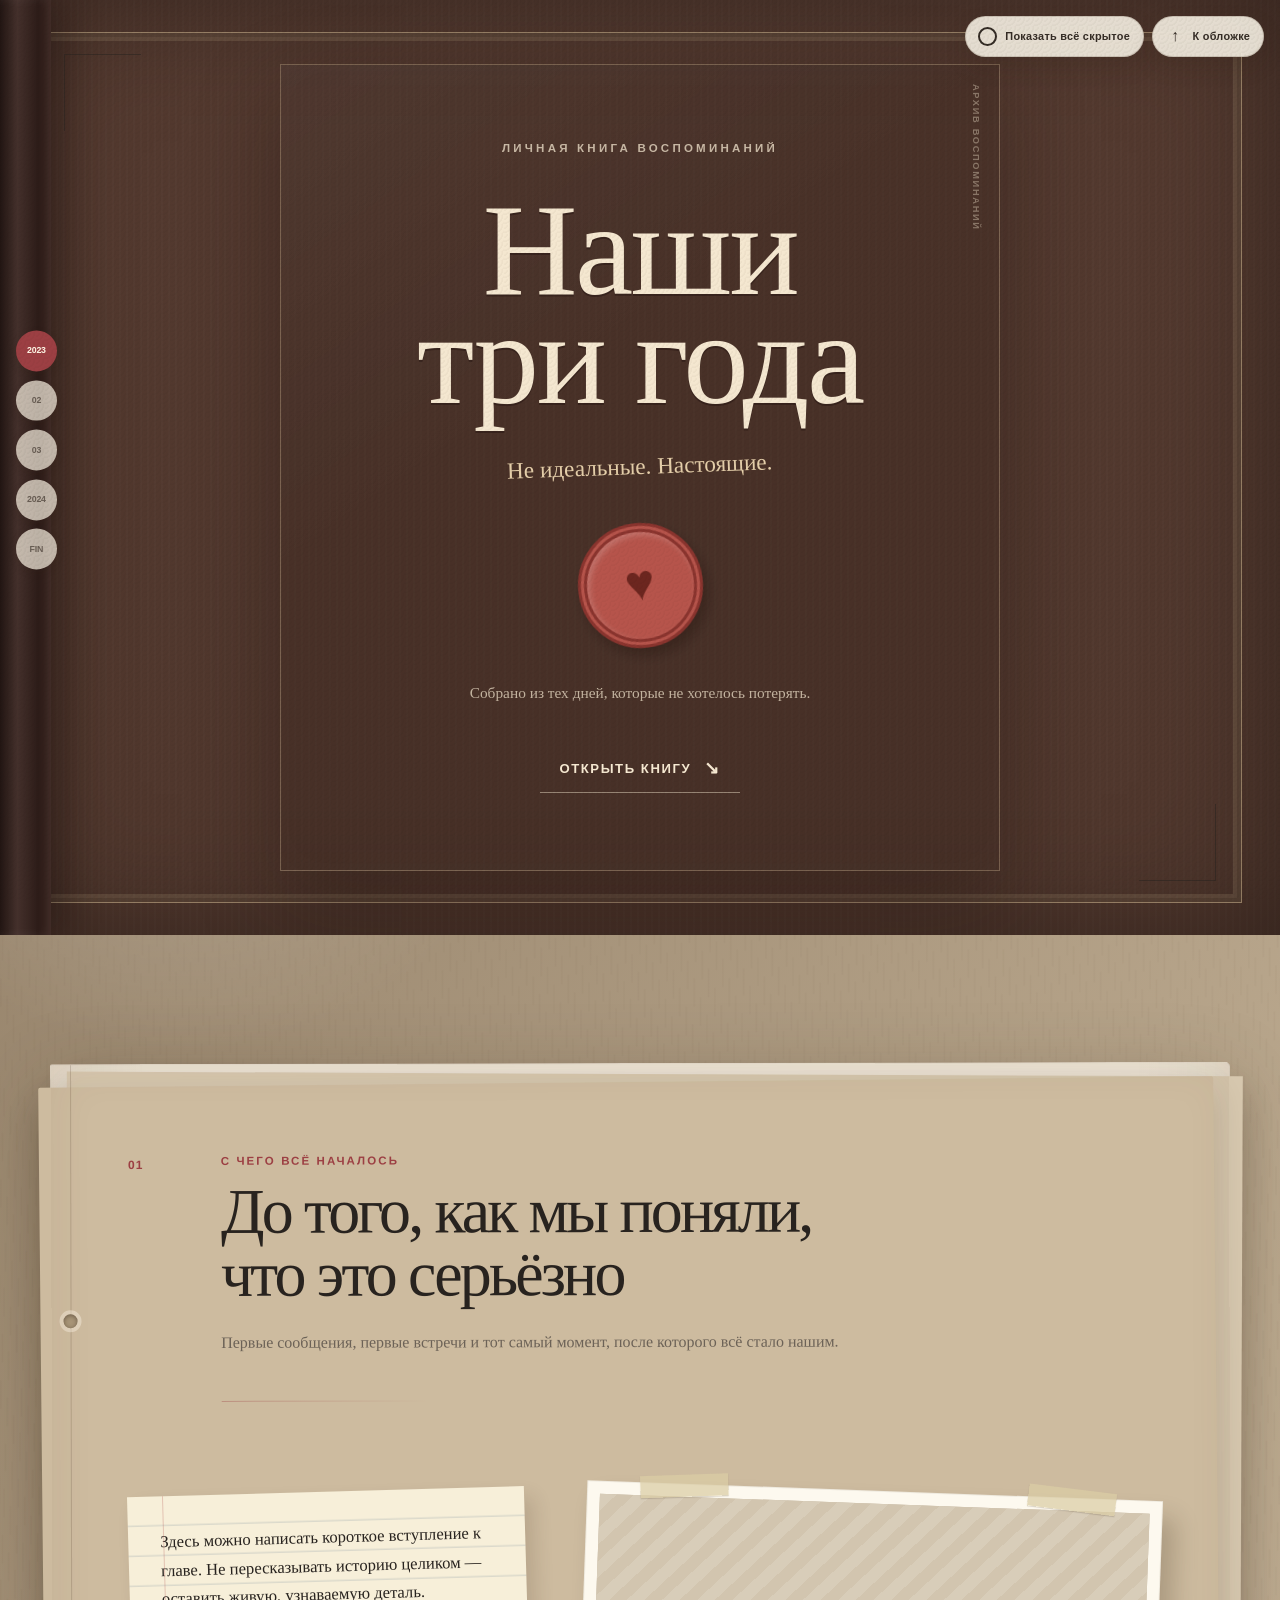
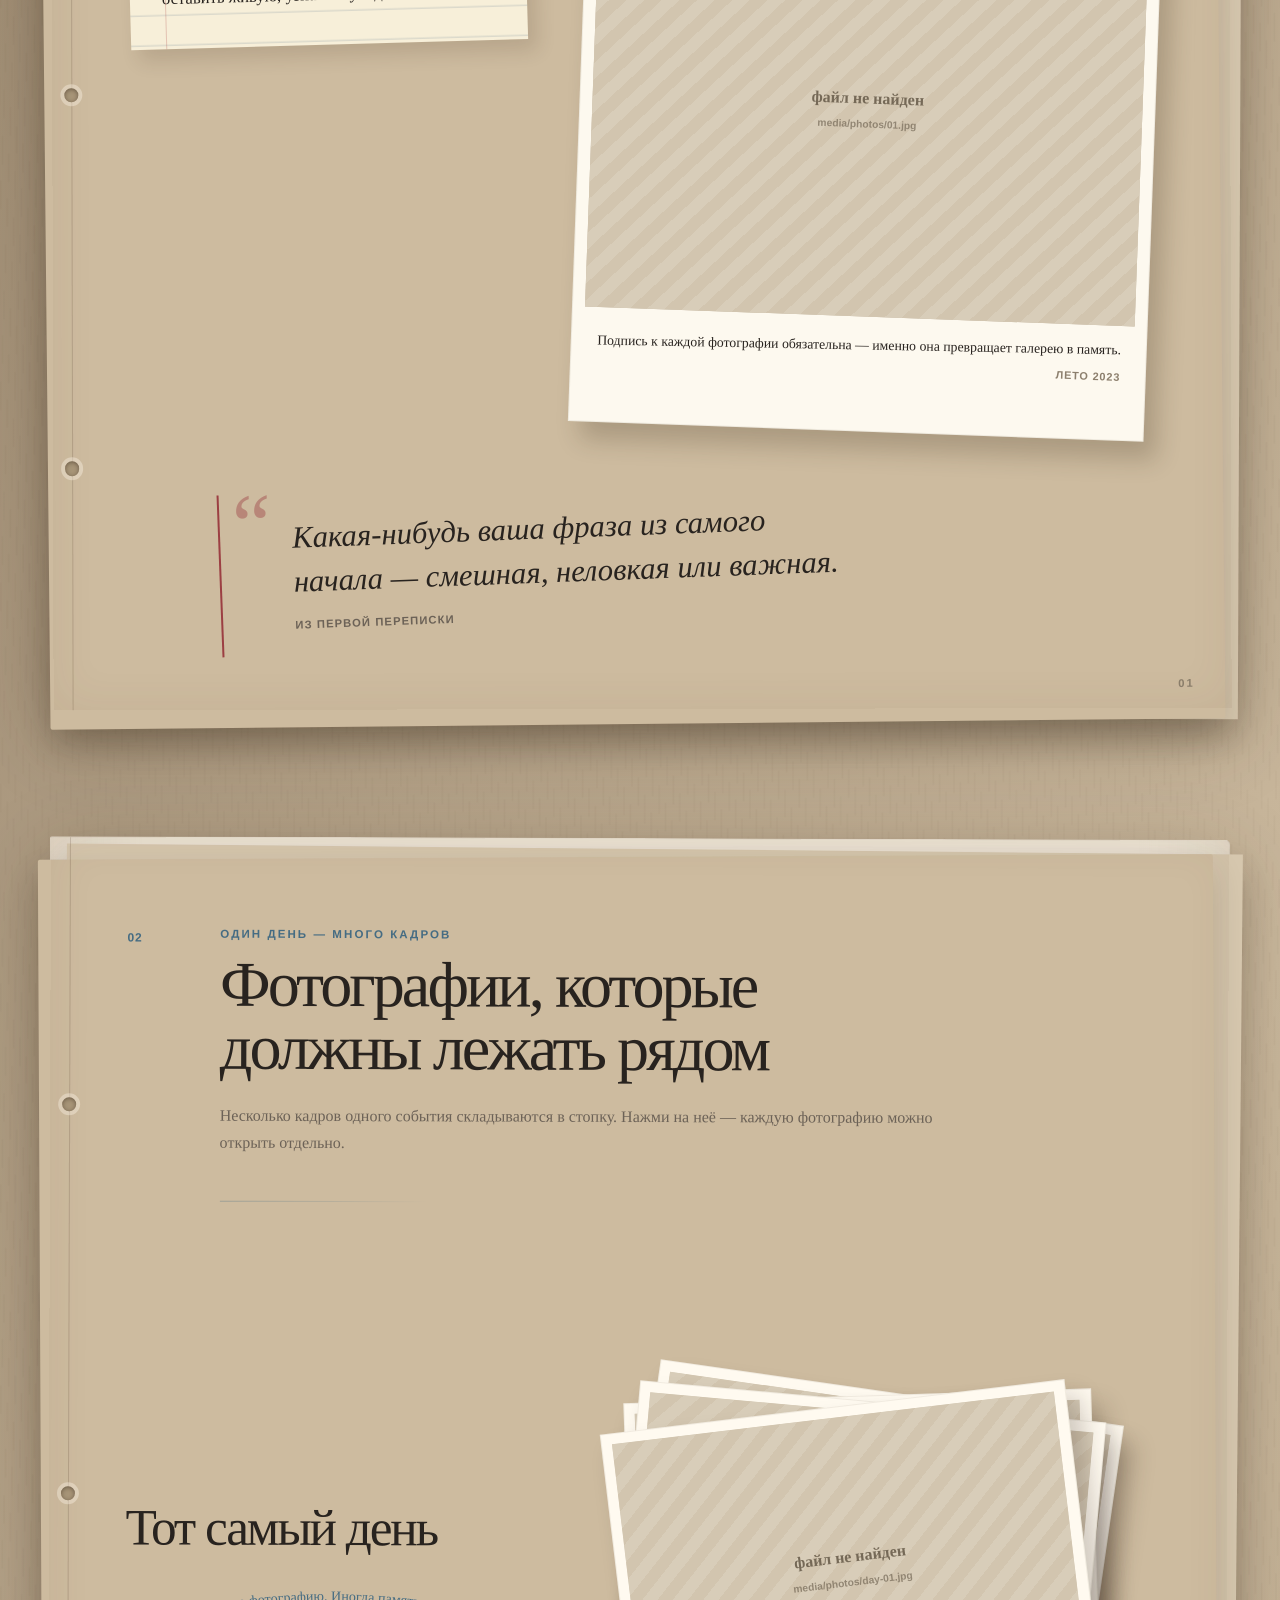
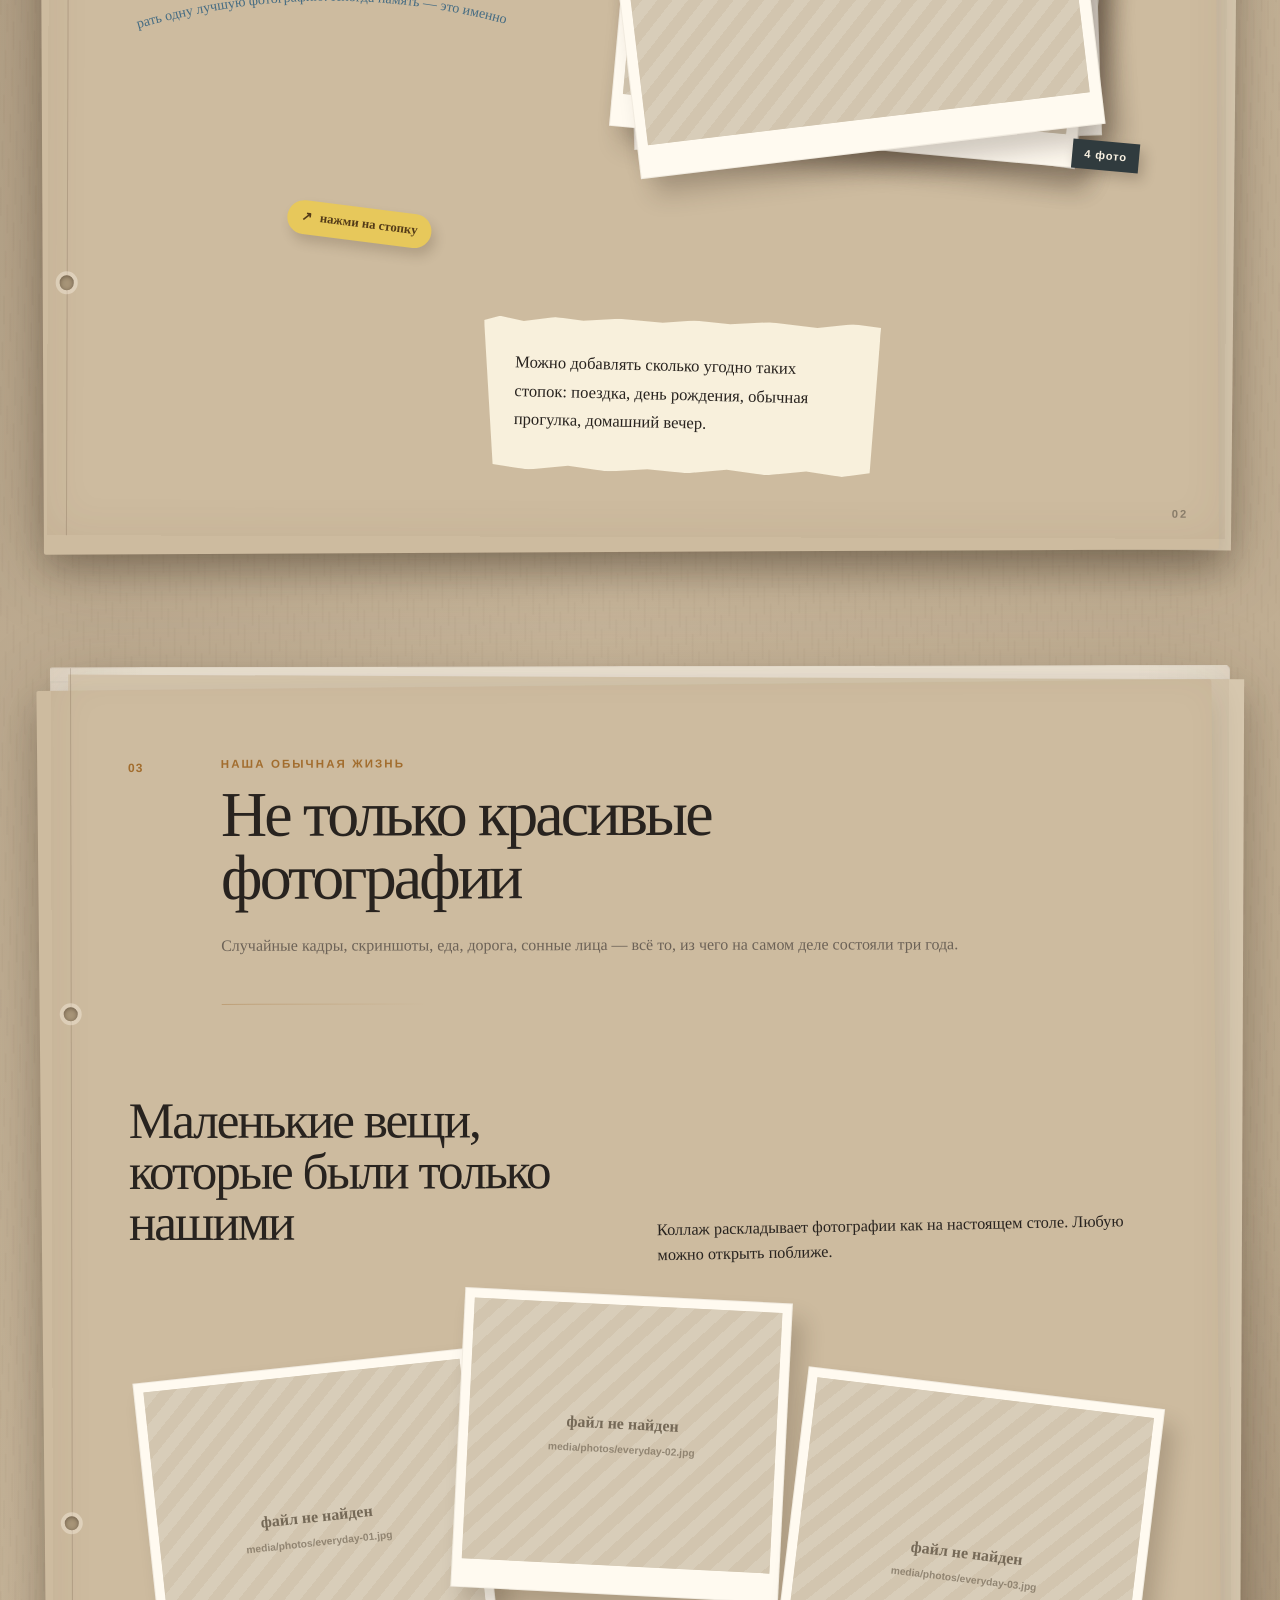
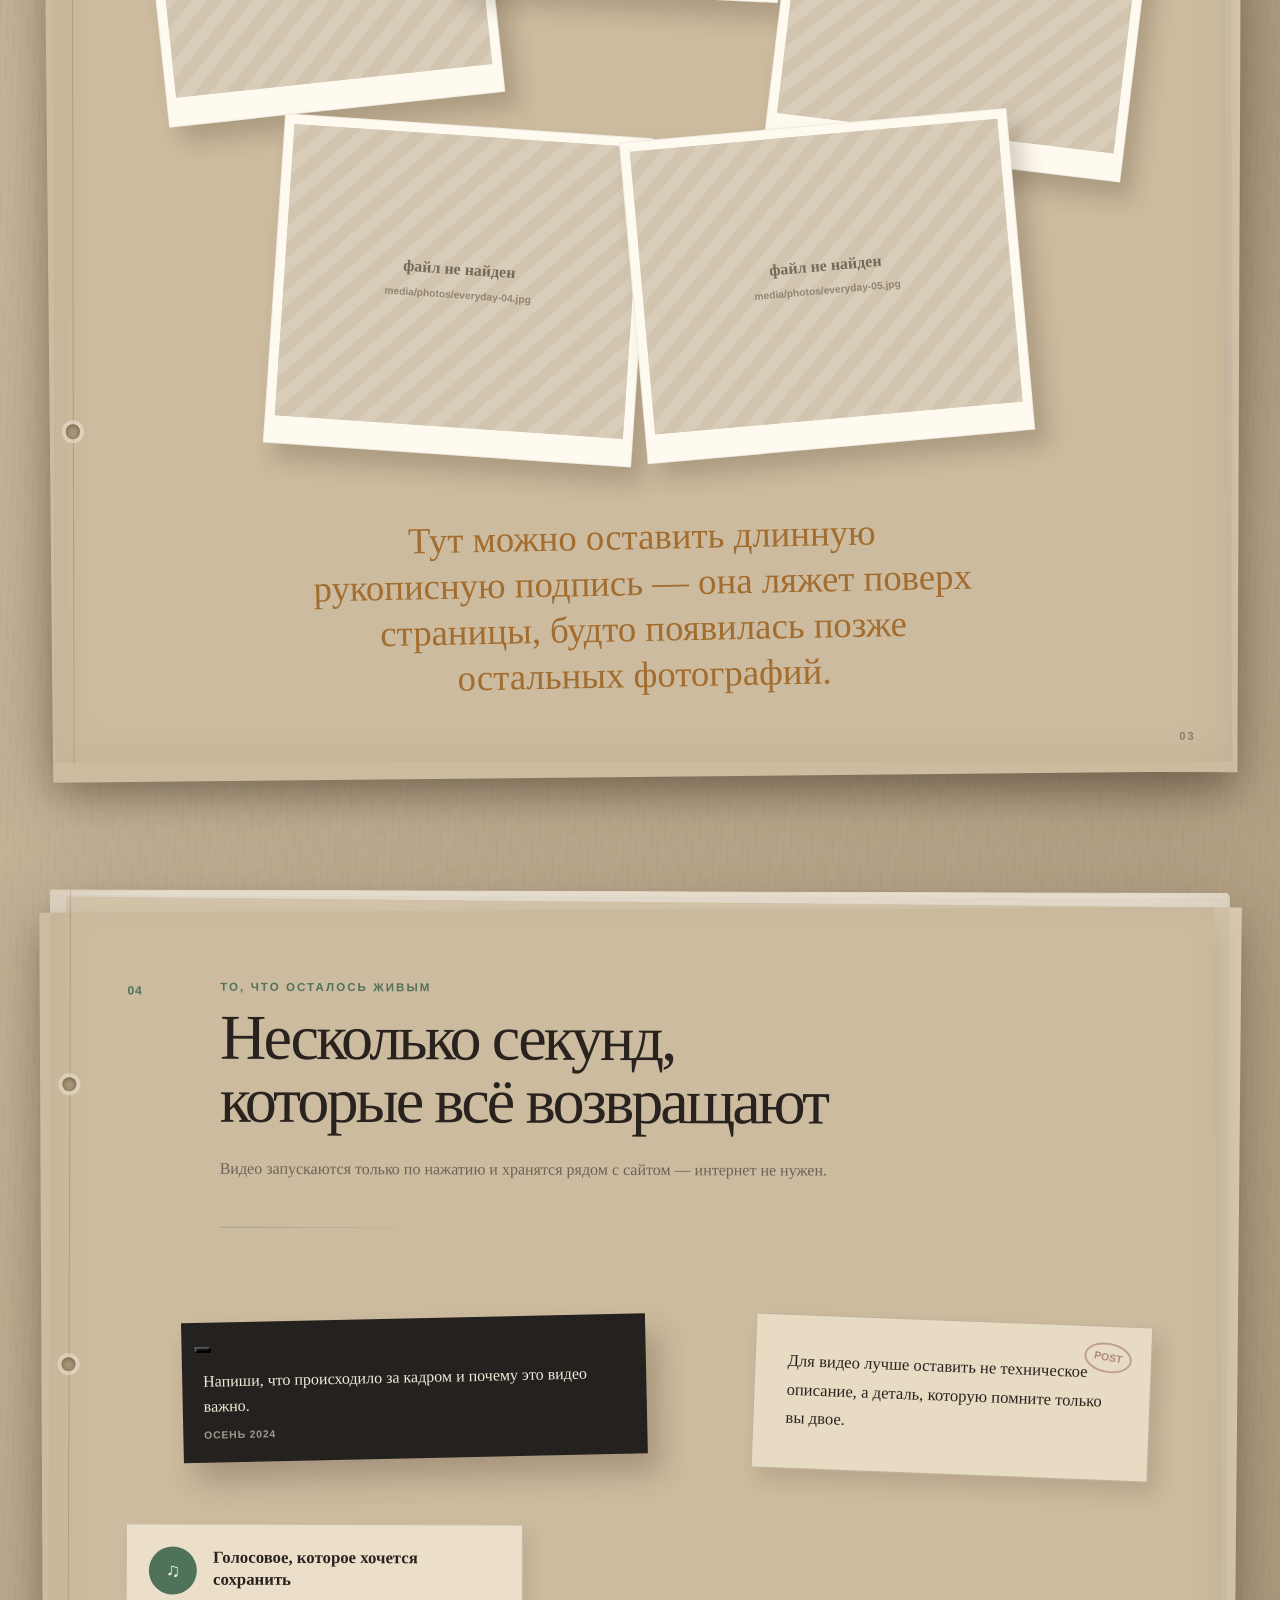
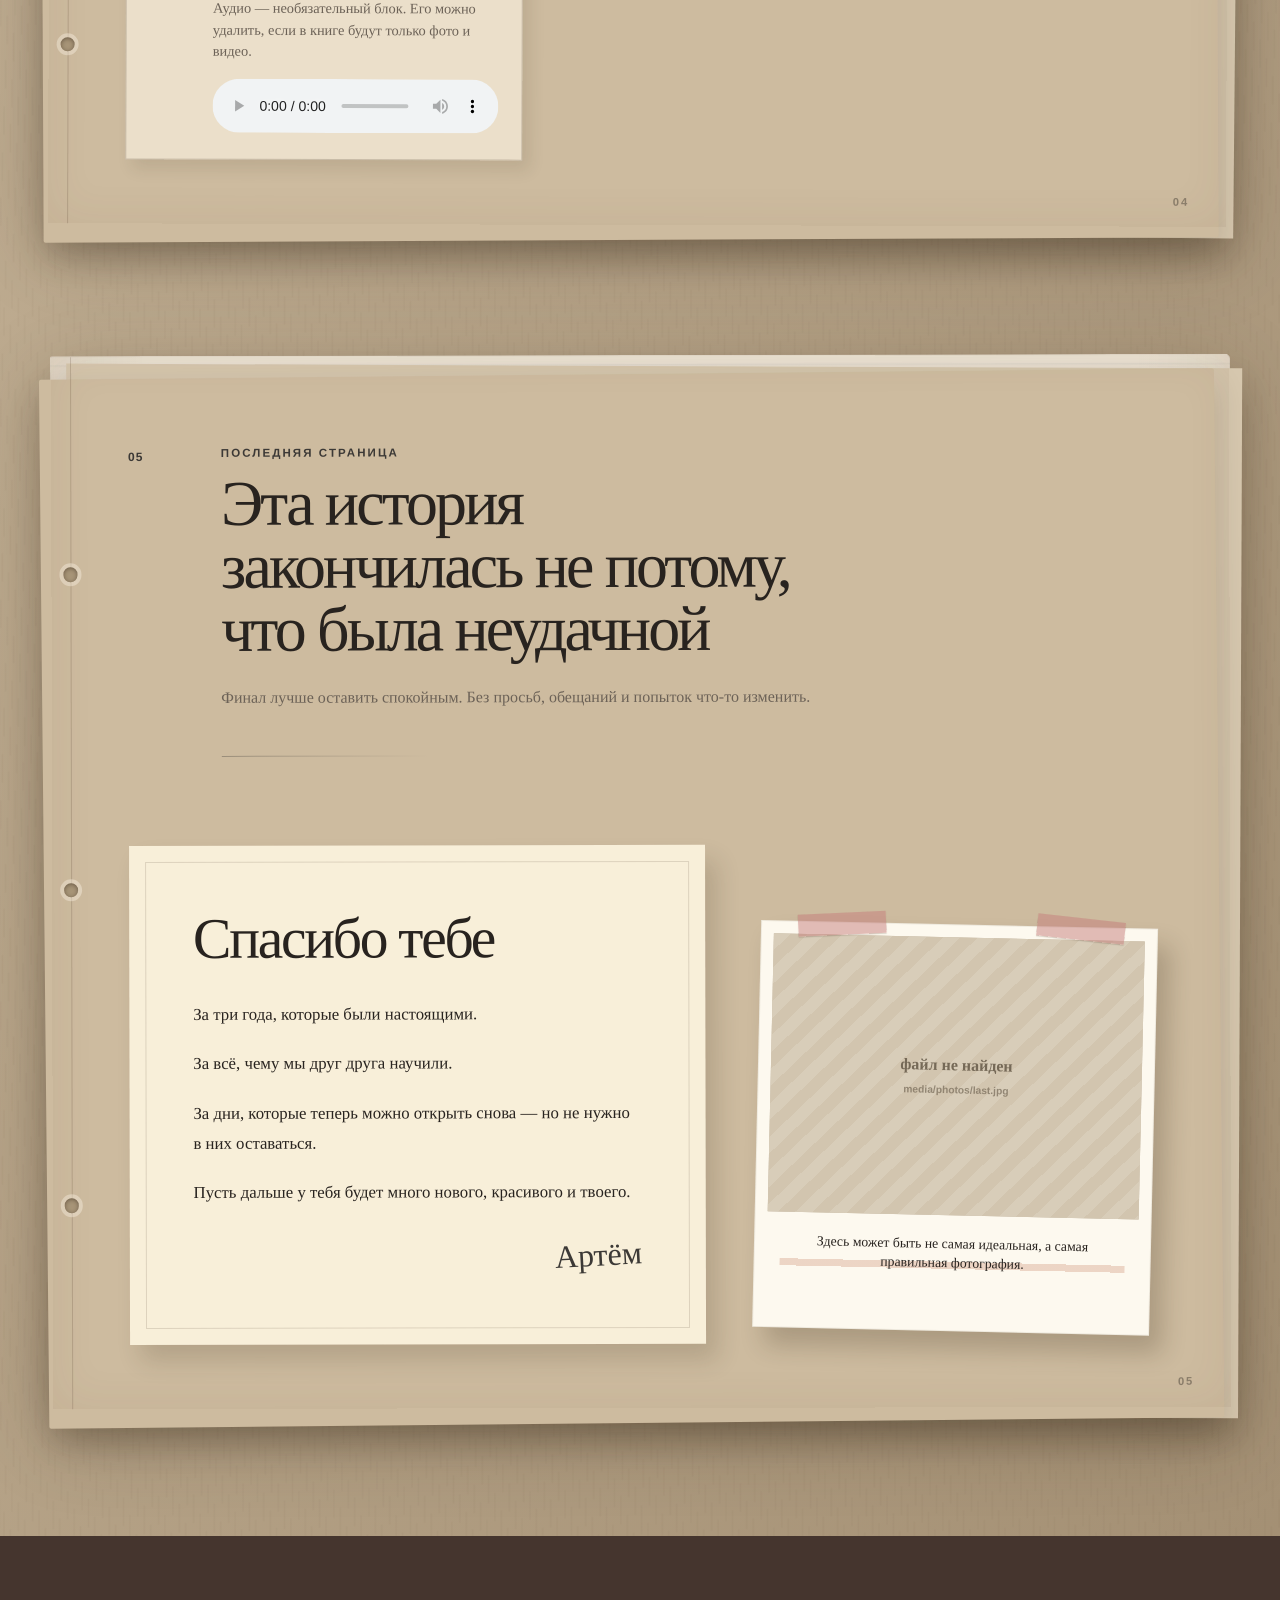
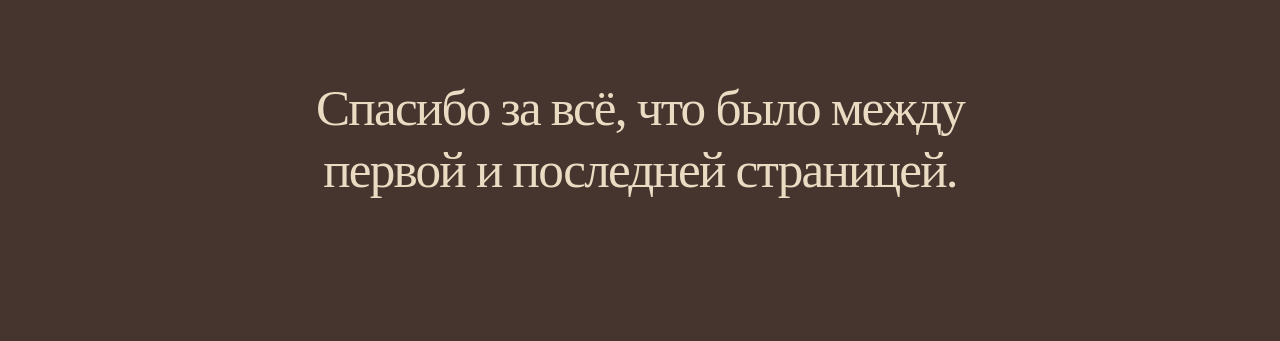
==== commit 9e8a4ee6: "feat: finish round 4 UX polish [skip ci]" ====
--- a/index.html
+++ b/index.html
@@ -12,6 +12,7 @@
   <link rel="stylesheet" href="assets/shared-and-telegram.css" />
   <link rel="stylesheet" href="assets/round4.css" />
   <link rel="stylesheet" href="assets/cursor-scrapbook-pencil-final-v19.css" />
+  <link rel="stylesheet" href="assets/round4-polish.css" />
 </head>
 <body>
   <div class="ambient-grain" aria-hidden="true"></div>
@@ -27,7 +28,7 @@
       <div class="cover__seal" aria-hidden="true"><span>♥</span></div>
       <p class="cover__note" id="cover-note">Собрано вручную — из фотографий, видео и маленьких моментов.</p>
       <button class="open-book" id="open-book" type="button">
-        <span>Открыть книгу</span>
+        <span id="cover-open-label">Открыть книгу</span>
         <span class="open-book__arrow" aria-hidden="true">↘</span>
       </button>
     </div>
@@ -47,7 +48,10 @@
     <figure class="lightbox__figure">
       <img class="lightbox__image" id="lightbox-image" alt="" />
       <video class="lightbox__video" id="lightbox-video" playsinline preload="metadata" hidden></video>
-      <button class="lightbox__live" id="lightbox-live" type="button" hidden>▶ Оживить фото</button>
+      <div class="lightbox__live-controls">
+        <button class="lightbox__live" id="lightbox-live" type="button" hidden>▶ Оживить фото</button>
+        <button class="lightbox__sound" id="lightbox-live-sound" type="button" hidden aria-pressed="false" aria-label="Выключить звук" title="Выключить звук">🔊</button>
+      </div>
       <div class="lightbox__censor" id="lightbox-censor" hidden>
         <div class="lightbox__censor-card">
           <button class="lightbox__censor-close" id="lightbox-censor-close" type="button" aria-label="Закрыть предупреждение">×</button>
@@ -73,6 +77,7 @@
   <script src="assets/preferences.js"></script>
   <script src="assets/app.js"></script>
   <script src="assets/telegram-enhancements.js"></script>
+  <script src="assets/round4-polish.js"></script>
   <script src="assets/round4.js"></script>
 </body>
 </html>
--- a/assets/round4-polish.css
+++ b/assets/round4-polish.css
@@ -0,0 +1,130 @@
+/* Round 4: navigation, censorship, Live Photo sound, captions and Telegram scrapbook flow. */
+.cover__inner::before { content: attr(data-archive-label); }
+
+.chapter-heading__number {
+  min-width: 4.4rem;
+  letter-spacing: .08em;
+  white-space: nowrap;
+}
+.chapter-rail a span {
+  width: 2.55rem;
+  height: 2.55rem;
+  font-size: .55rem;
+  letter-spacing: -.02em;
+}
+
+.reader-tools__icon {
+  position: relative;
+  width: 1.18rem;
+  height: 1.18rem;
+  flex: 0 0 1.18rem;
+  display: grid;
+  place-items: center;
+  border: 2px solid currentColor;
+  border-radius: 50%;
+}
+.reader-tools__icon i {
+  width: .48rem;
+  height: .48rem;
+  border-radius: 50%;
+  background: currentColor;
+  opacity: 0;
+  transform: scale(.35);
+  transition: opacity .18s ease, transform .18s ease;
+}
+.reader-tools__button--censor[aria-pressed="true"] .reader-tools__icon i {
+  opacity: 1;
+  transform: scale(1);
+}
+.reader-tools__top-icon { width: 1.18rem; text-align: center; }
+
+.event-preview__item { padding-bottom: 2.65rem; }
+.event-preview__item::after {
+  left: 14%;
+  right: 14%;
+  bottom: .56rem;
+}
+.event-preview__caption {
+  left: .72rem;
+  right: .72rem;
+  bottom: .86rem;
+  height: 1.35rem;
+  display: flex;
+  align-items: flex-end;
+  justify-content: center;
+  overflow: hidden;
+  text-align: center;
+  text-overflow: ellipsis;
+  white-space: nowrap;
+}
+.event-preview__caption--short { font-size: 1.08rem; font-weight: 700; }
+.event-preview__caption--medium { font-size: .86rem; font-weight: 650; }
+.event-preview__caption--long { font-size: .69rem; font-weight: 650; }
+.polaroid figcaption[data-caption-size="short"] .hand-caption { font-size: 1.34rem; line-height: 1.3; text-align: center; }
+.polaroid figcaption[data-caption-size="medium"] .hand-caption { font-size: 1.05rem; line-height: 1.42; text-align: center; }
+.polaroid figcaption[data-caption-size="long"] .hand-caption {
+  display: -webkit-box;
+  overflow: hidden;
+  font-size: .86rem;
+  line-height: 1.35;
+  text-align: center;
+  -webkit-box-orient: vertical;
+  -webkit-line-clamp: 2;
+}
+
+.lightbox__live-controls {
+  grid-column: 1;
+  grid-row: 3;
+  display: flex;
+  align-items: center;
+  justify-content: center;
+  gap: .5rem;
+  margin-top: .15rem;
+}
+.lightbox__live-controls .lightbox__live {
+  position: static;
+  margin: 0;
+  transform: none;
+}
+.lightbox__sound {
+  width: 2.55rem;
+  height: 2.55rem;
+  display: grid;
+  place-items: center;
+  border: 1px solid rgba(255,255,255,.7);
+  border-radius: 50%;
+  padding: 0;
+  color: #fff;
+  background: rgba(20,18,16,.72);
+  cursor: pointer;
+  font: 400 1rem/1 var(--sans);
+  backdrop-filter: blur(8px);
+}
+.lightbox__sound:hover { background: rgba(255,255,255,.16); }
+
+#telegram .chapter-content { grid-auto-flow: row dense; }
+#telegram .telegram-note {
+  position: relative;
+  top: var(--telegram-offset-y, 0);
+  left: var(--telegram-offset-x, 0);
+  width: fit-content;
+  max-width: min(100%, 58rem);
+}
+#telegram .telegram-note .paper-note {
+  width: fit-content;
+  min-width: min(15rem, 100%);
+  max-width: min(100%, 48rem);
+  margin: 0;
+}
+#telegram .telegram-note .paper-note p { max-width: 42rem; }
+#telegram .telegram-note--layout-auto { grid-column: 1 / -1; justify-self: center; }
+#telegram .telegram-note--layout-left { grid-column: 1 / span 6; justify-self: start; }
+#telegram .telegram-note--layout-right { grid-column: 7 / span 6; justify-self: end; }
+
+@media (max-width: 760px) {
+  .chapter-heading__number { min-width: 3.5rem; font-size: .64rem; }
+  .chapter-rail a span { width: 2.25rem; height: 2.25rem; font-size: .5rem; }
+  #telegram .telegram-note--layout-left,
+  #telegram .telegram-note--layout-right { grid-column: 1 / -1; justify-self: center; }
+  #telegram .telegram-note { left: 0; }
+}
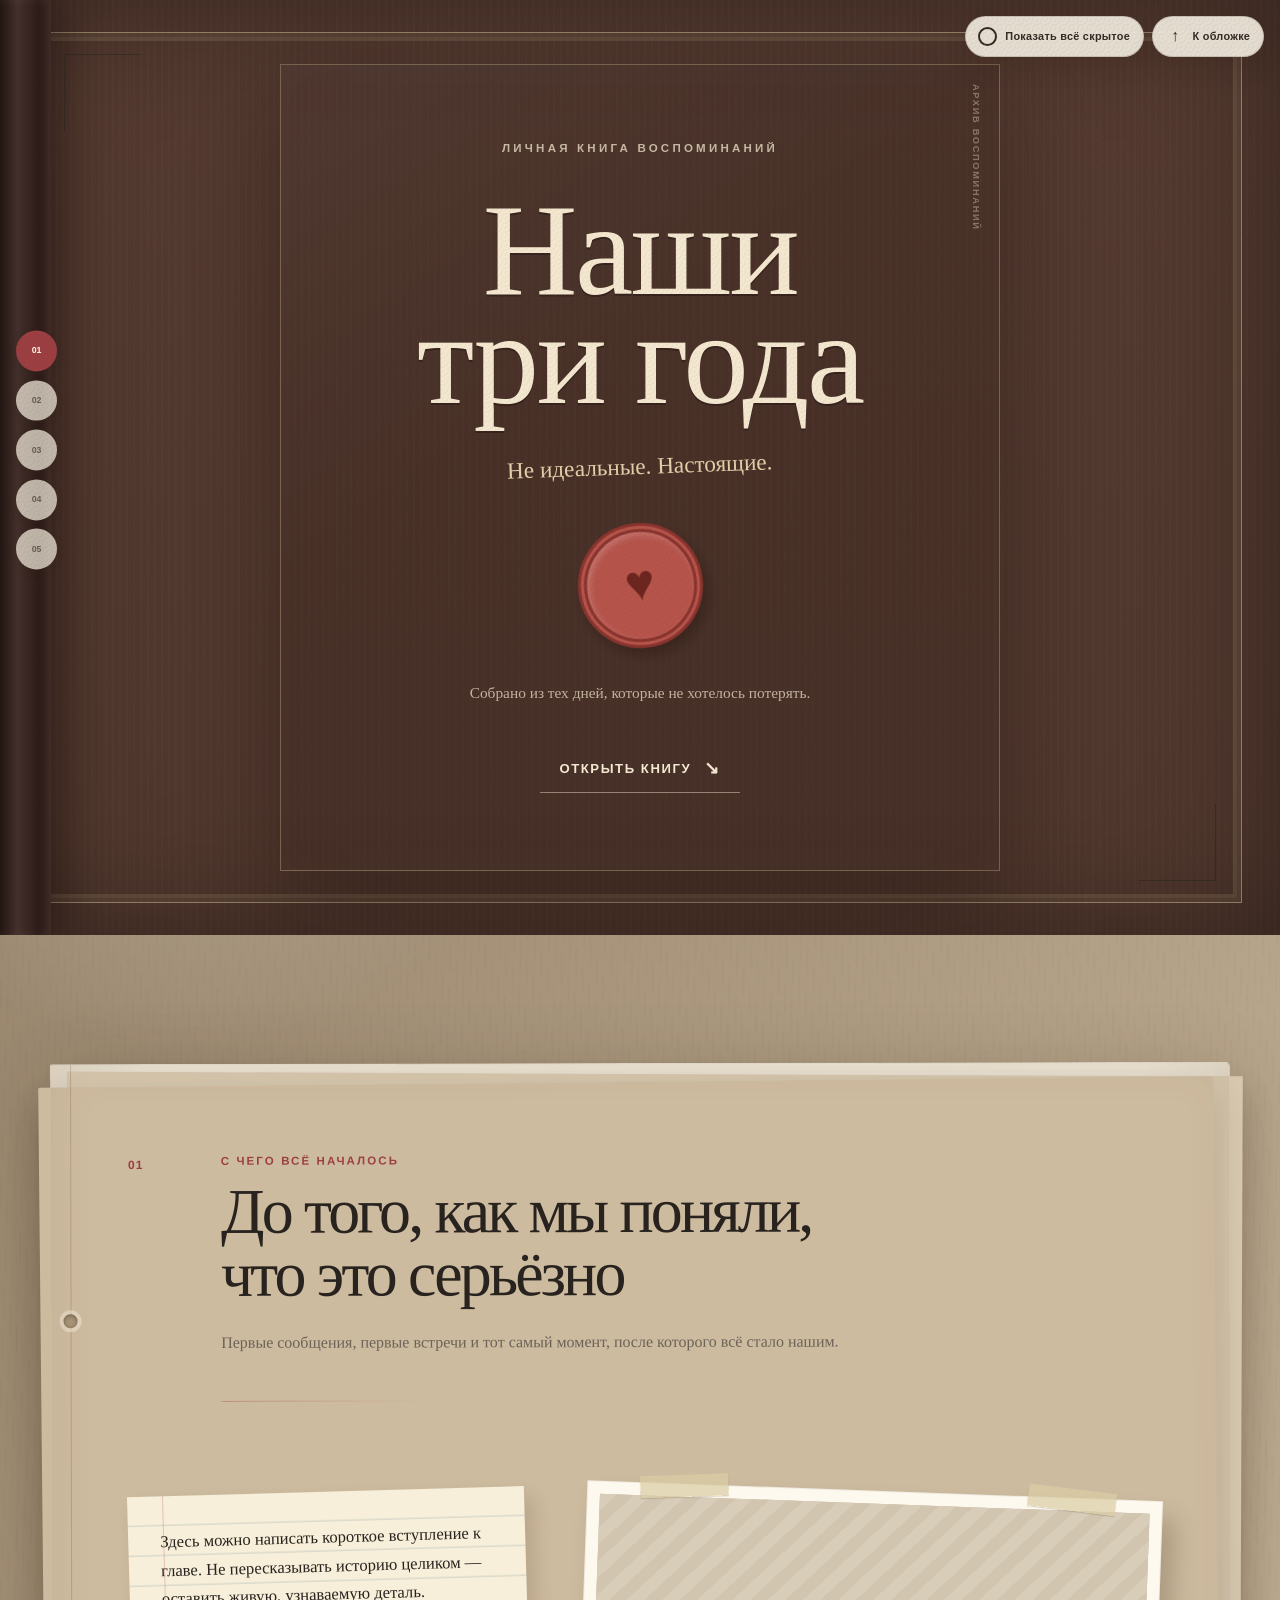
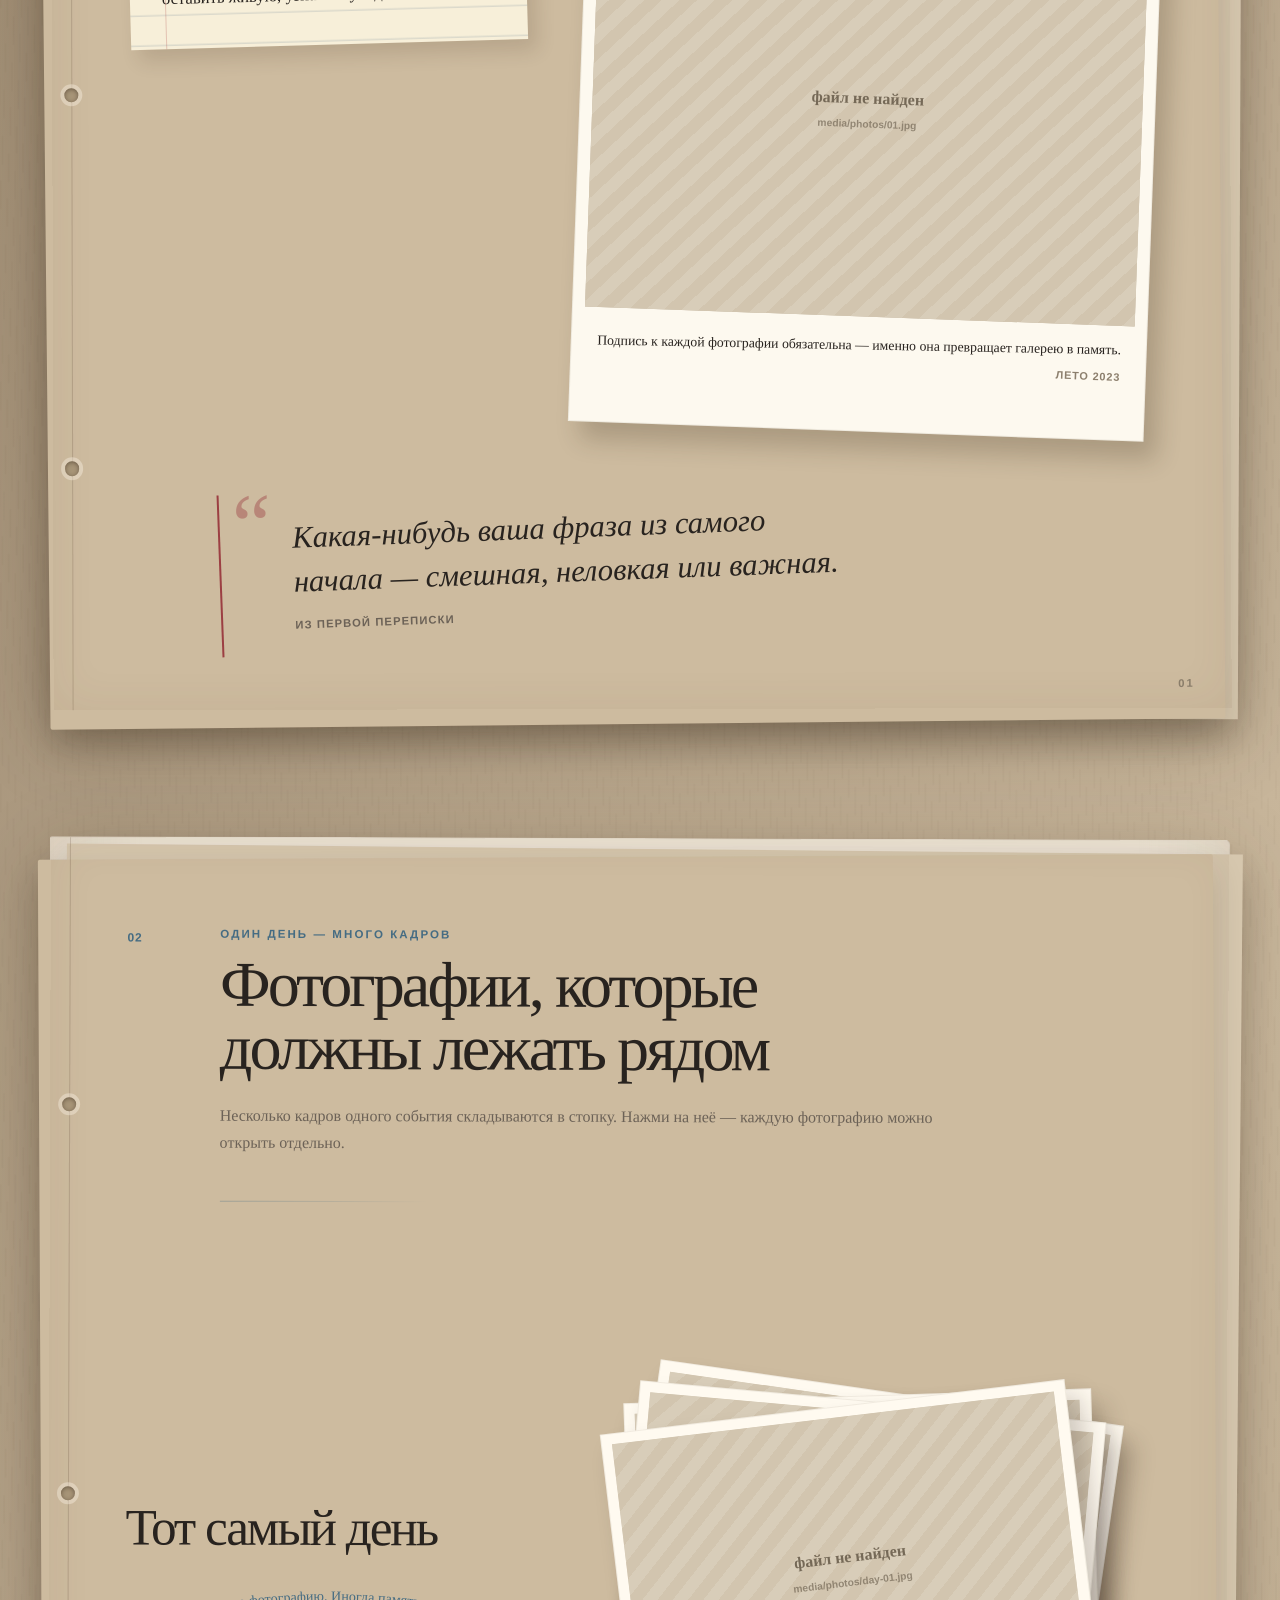
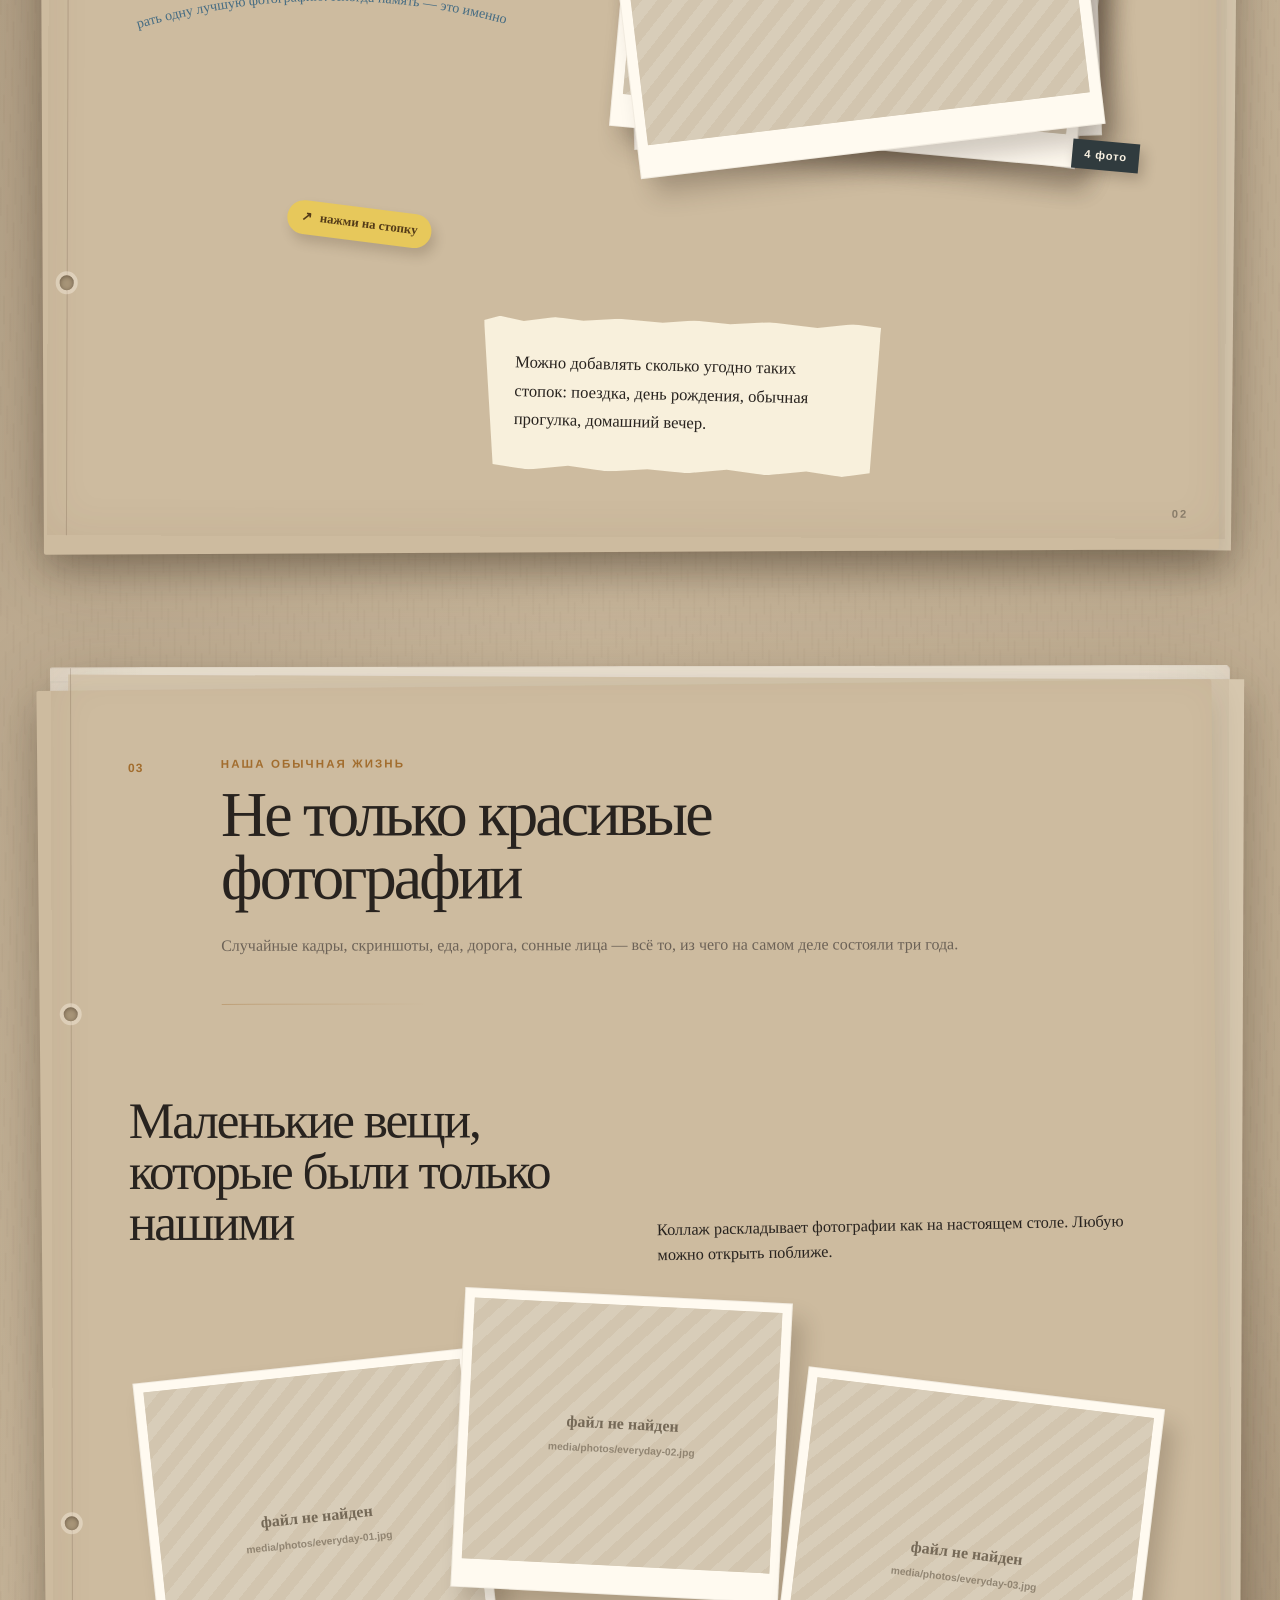
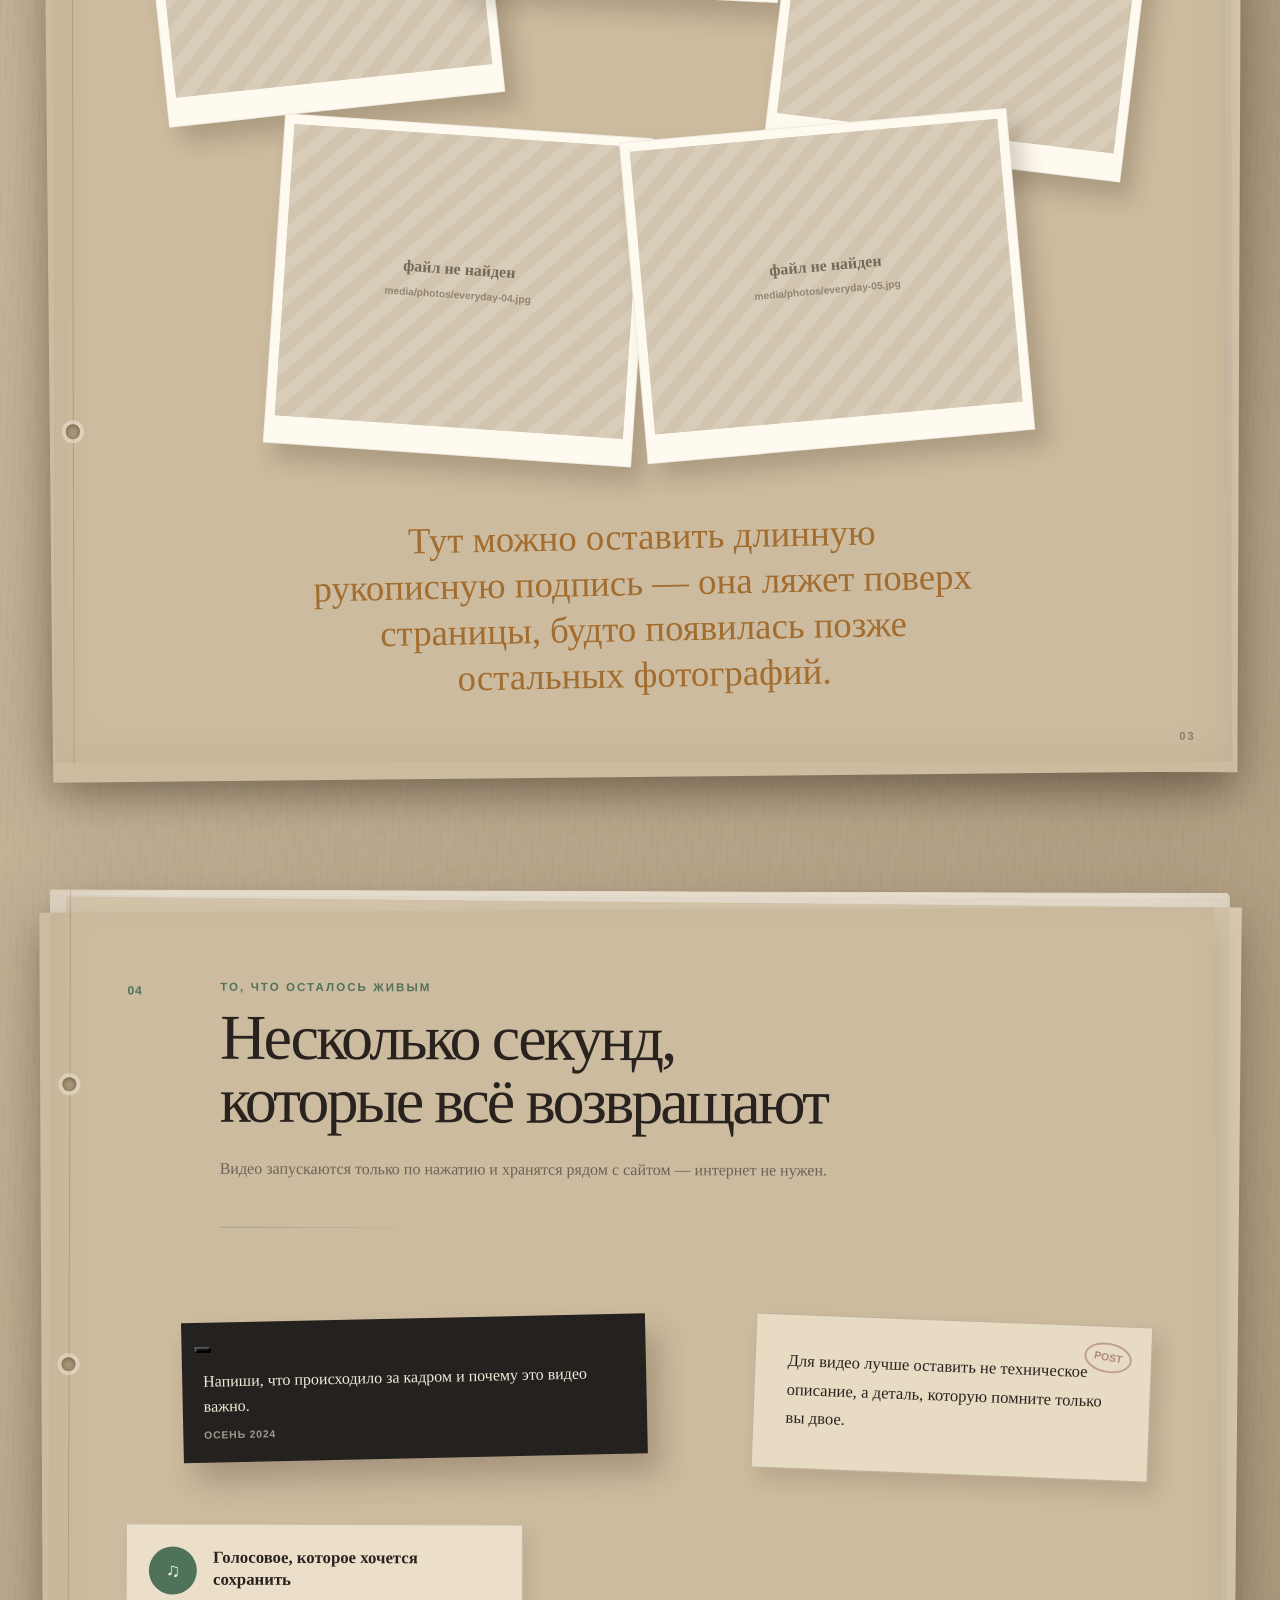
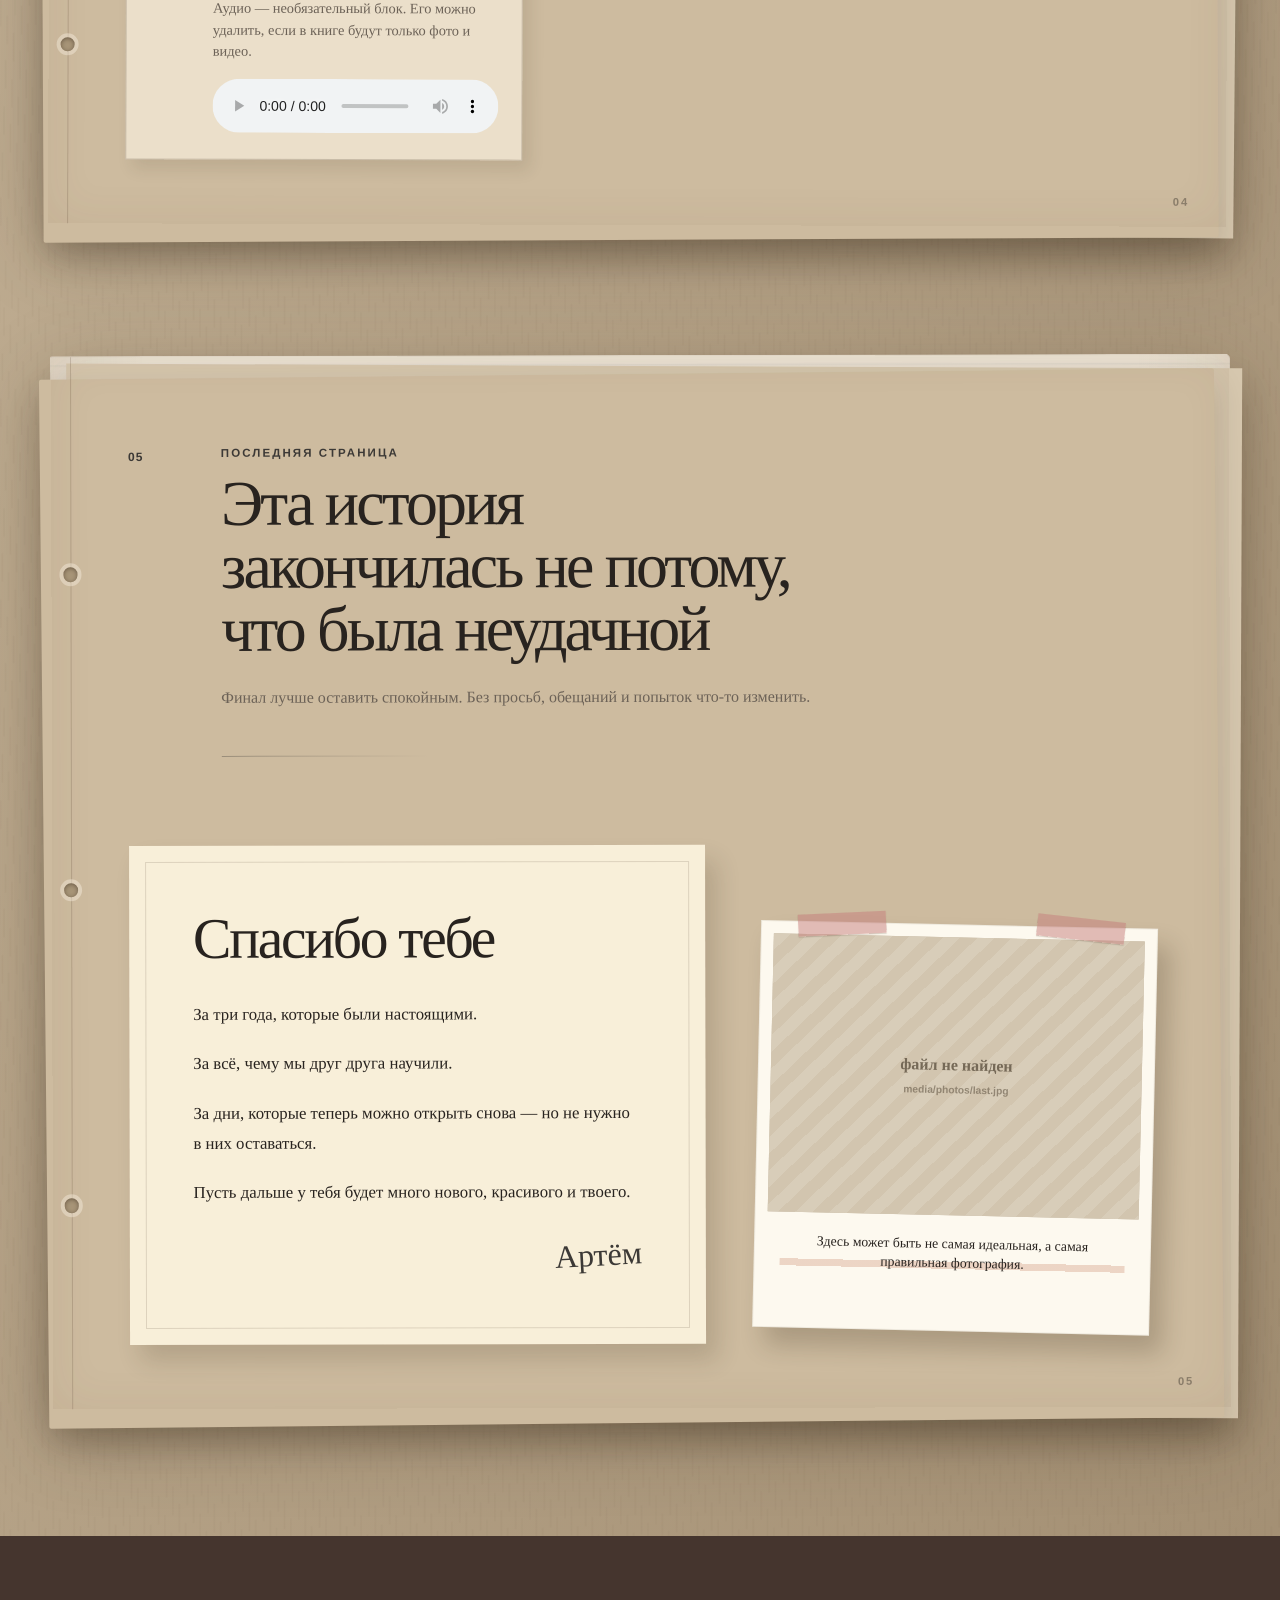
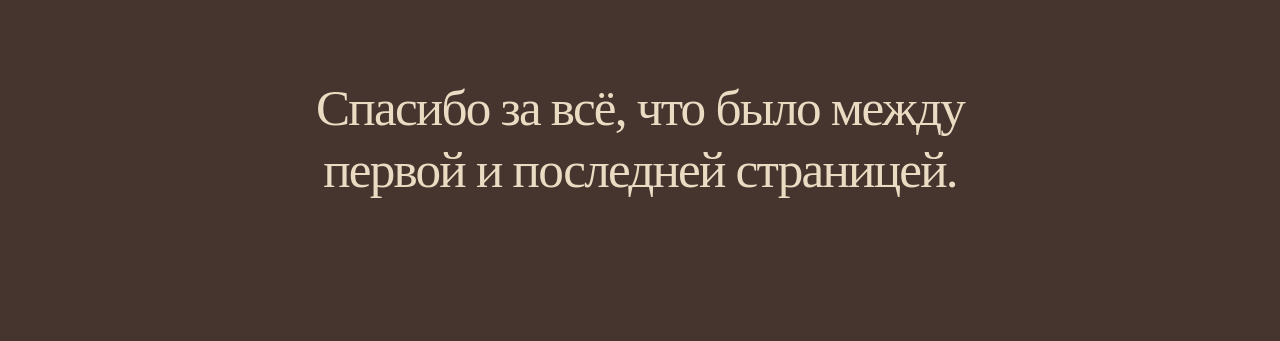
==== commit fdc0f52b: "chore(reader): remove duplicate round four layer" ====
--- a/index.html
+++ b/index.html
@@ -10,7 +10,6 @@
   <link rel="stylesheet" href="assets/media.css" />
   <link rel="stylesheet" href="assets/production.css" />
   <link rel="stylesheet" href="assets/shared-and-telegram.css" />
-  <link rel="stylesheet" href="assets/round4.css" />
   <link rel="stylesheet" href="assets/cursor-scrapbook-pencil-final-v19.css" />
   <link rel="stylesheet" href="assets/round4-polish.css" />
 </head>
@@ -78,6 +77,5 @@
   <script src="assets/app.js"></script>
   <script src="assets/telegram-enhancements.js"></script>
   <script src="assets/round4-polish.js"></script>
-  <script src="assets/round4.js"></script>
 </body>
 </html>
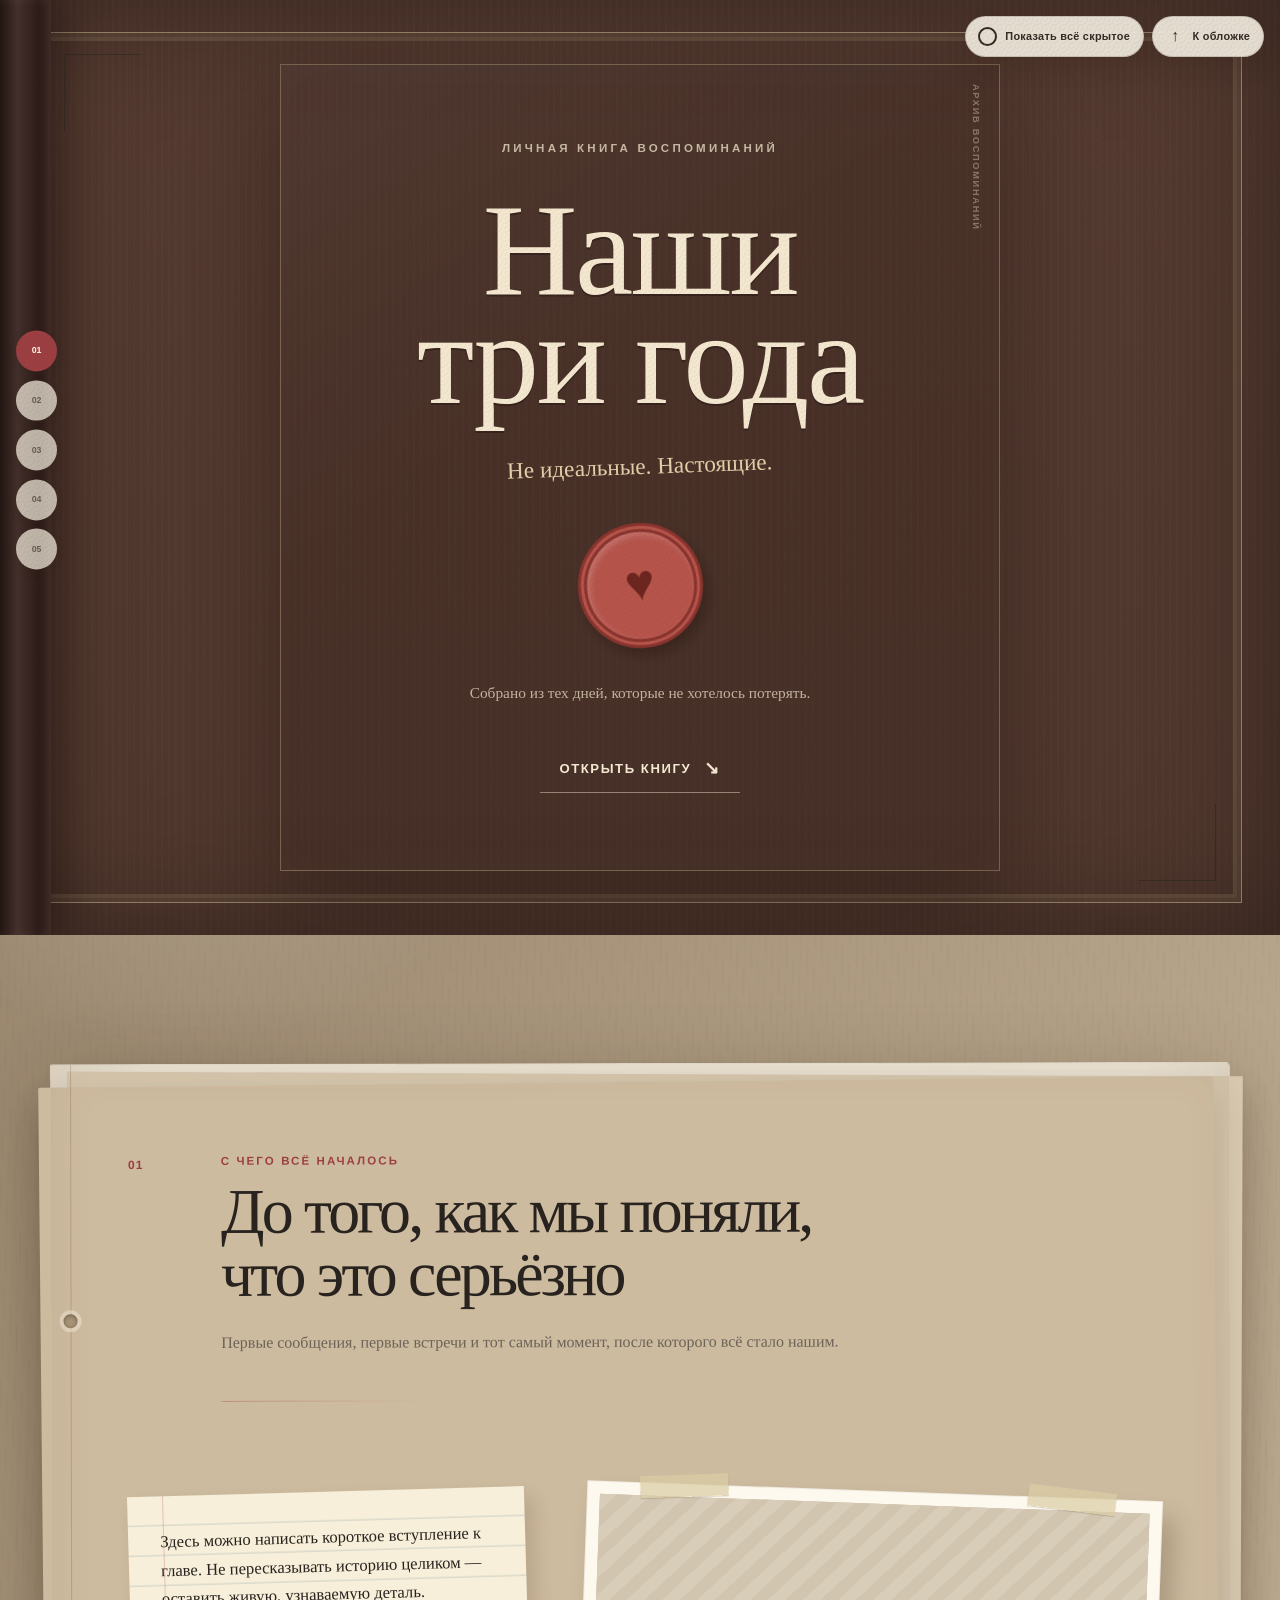
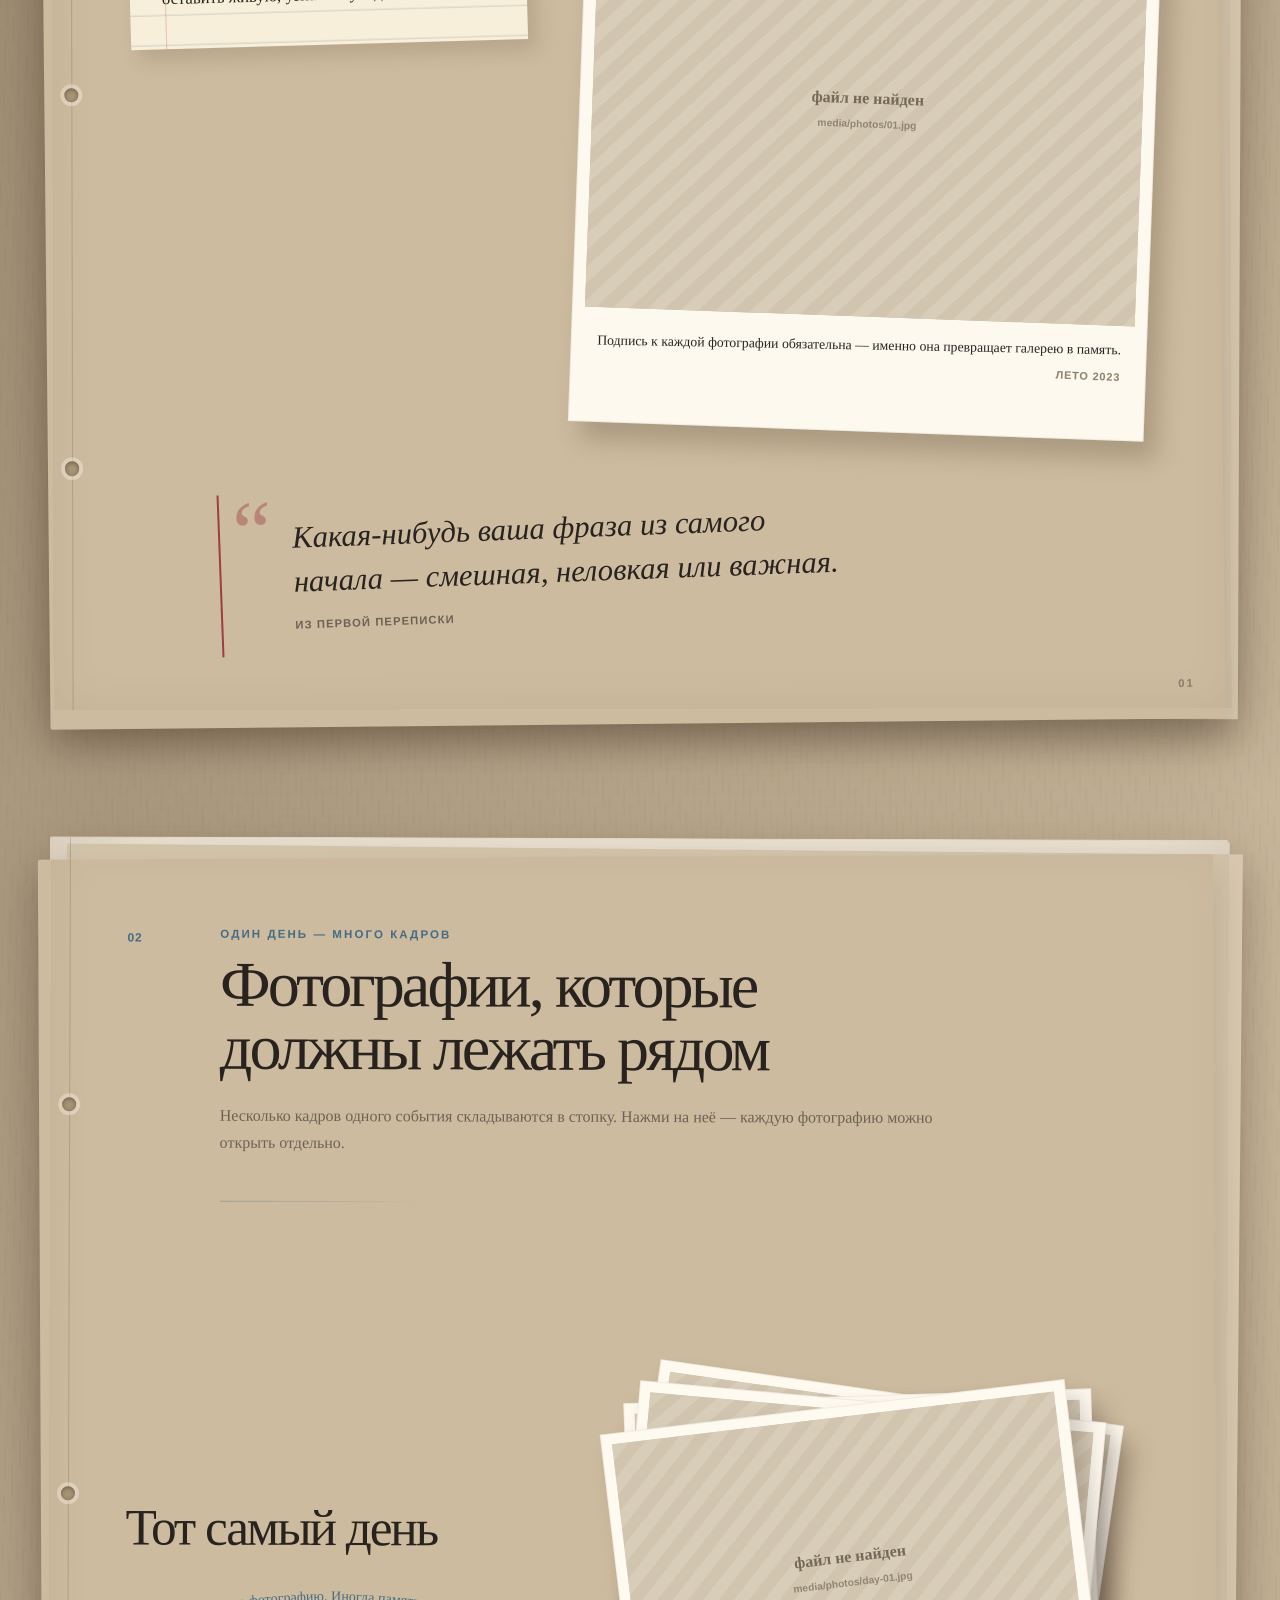
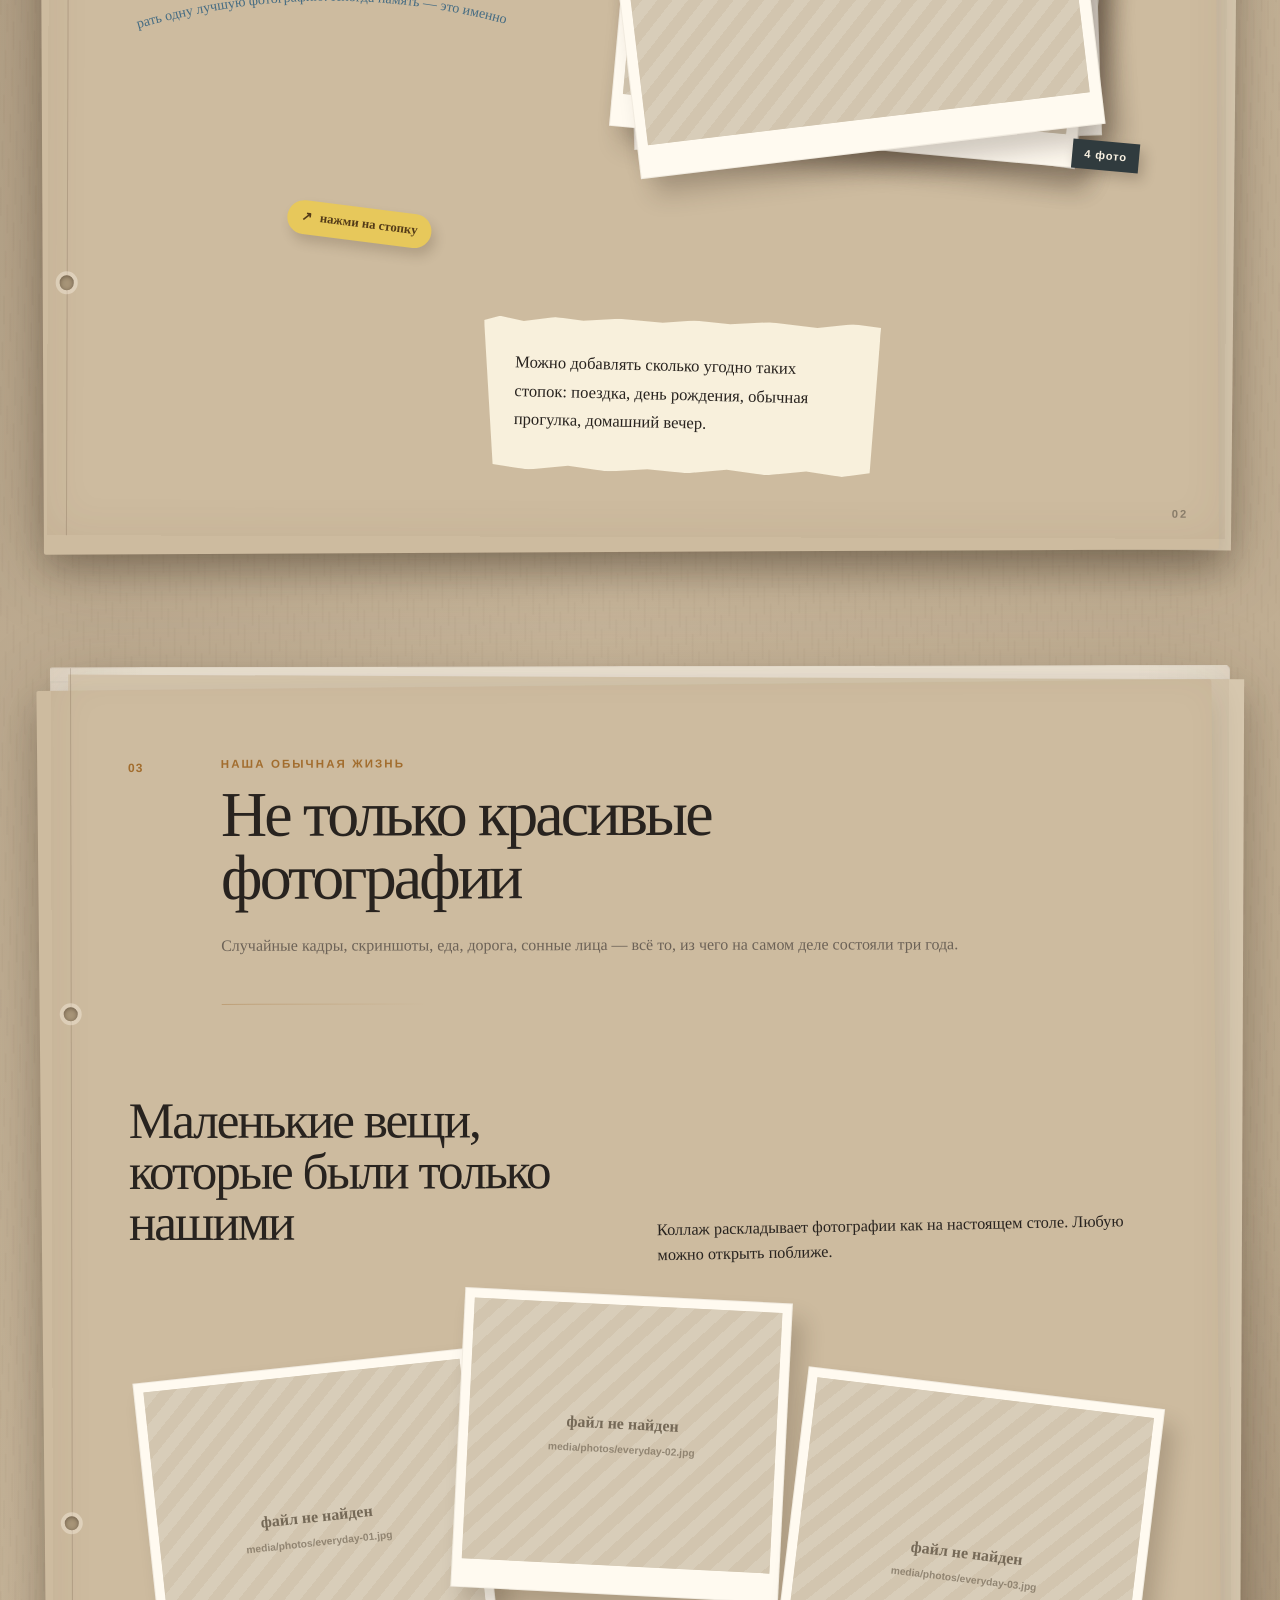
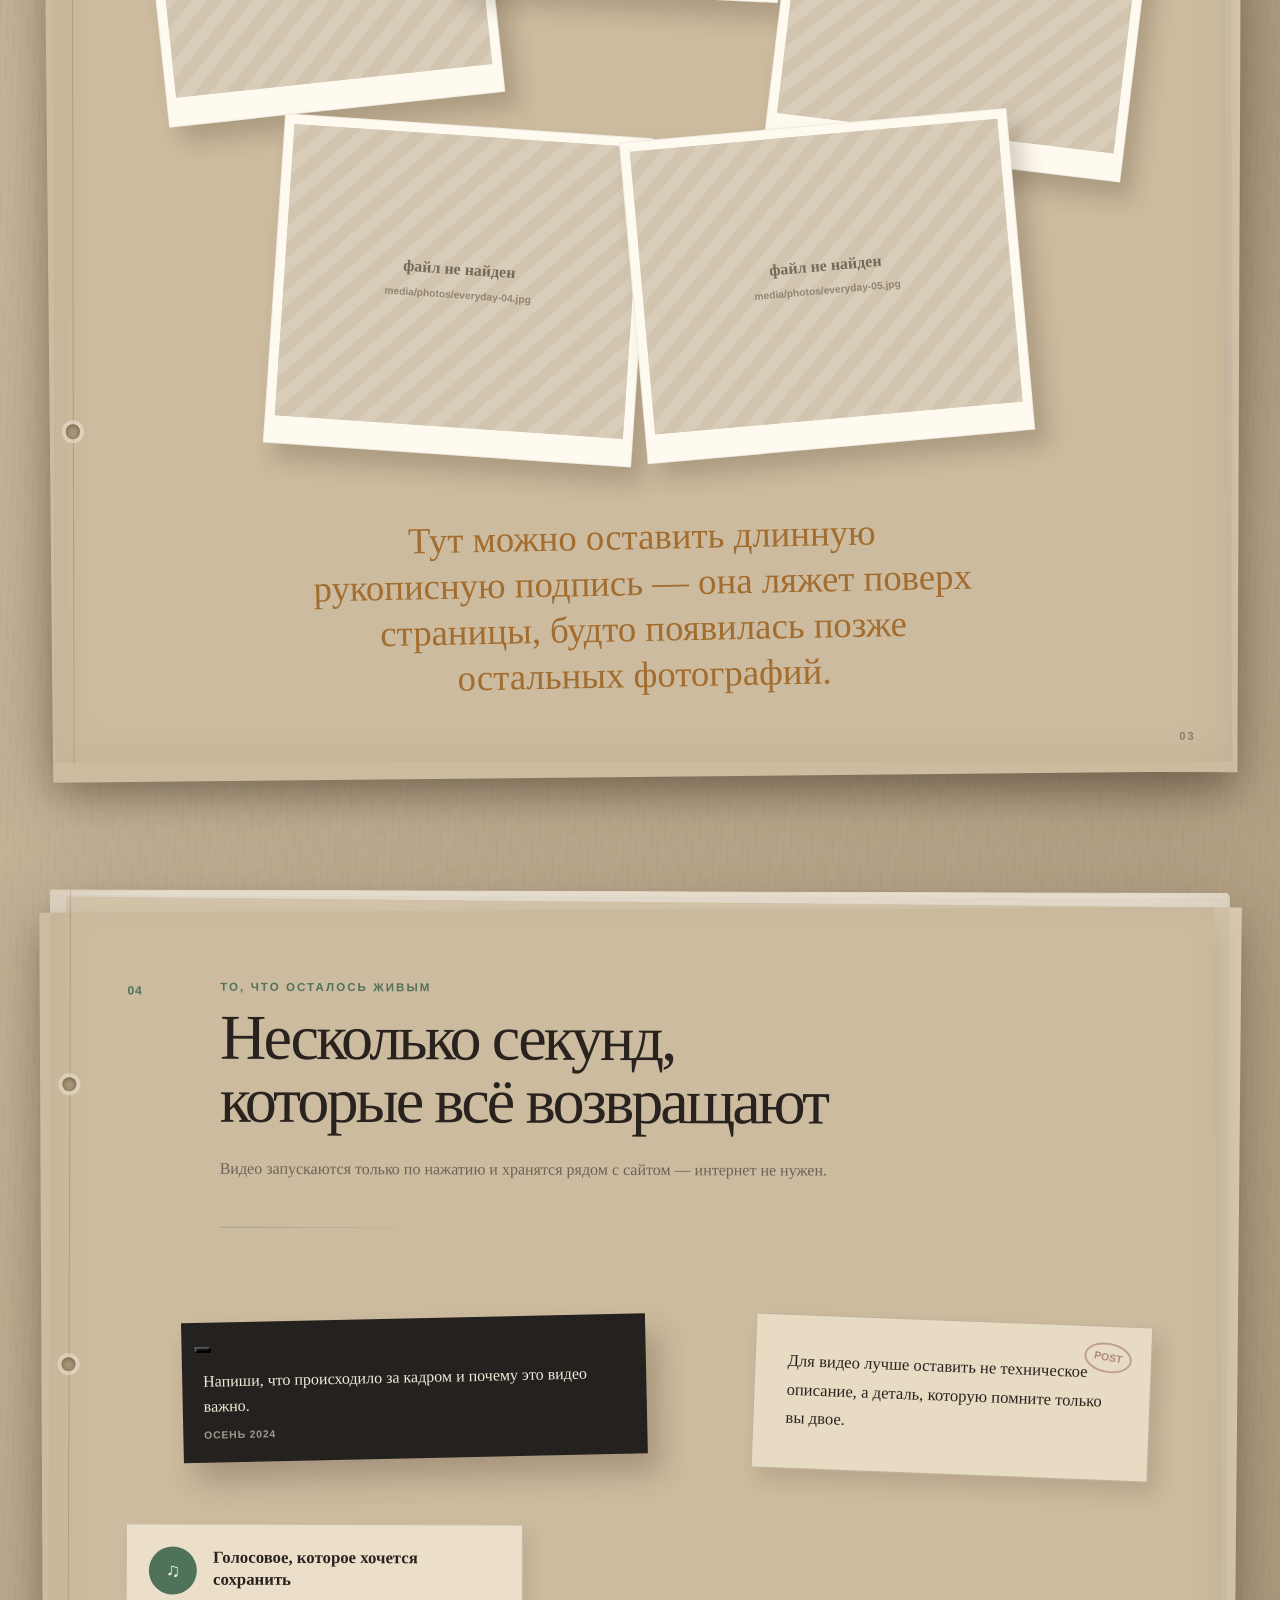
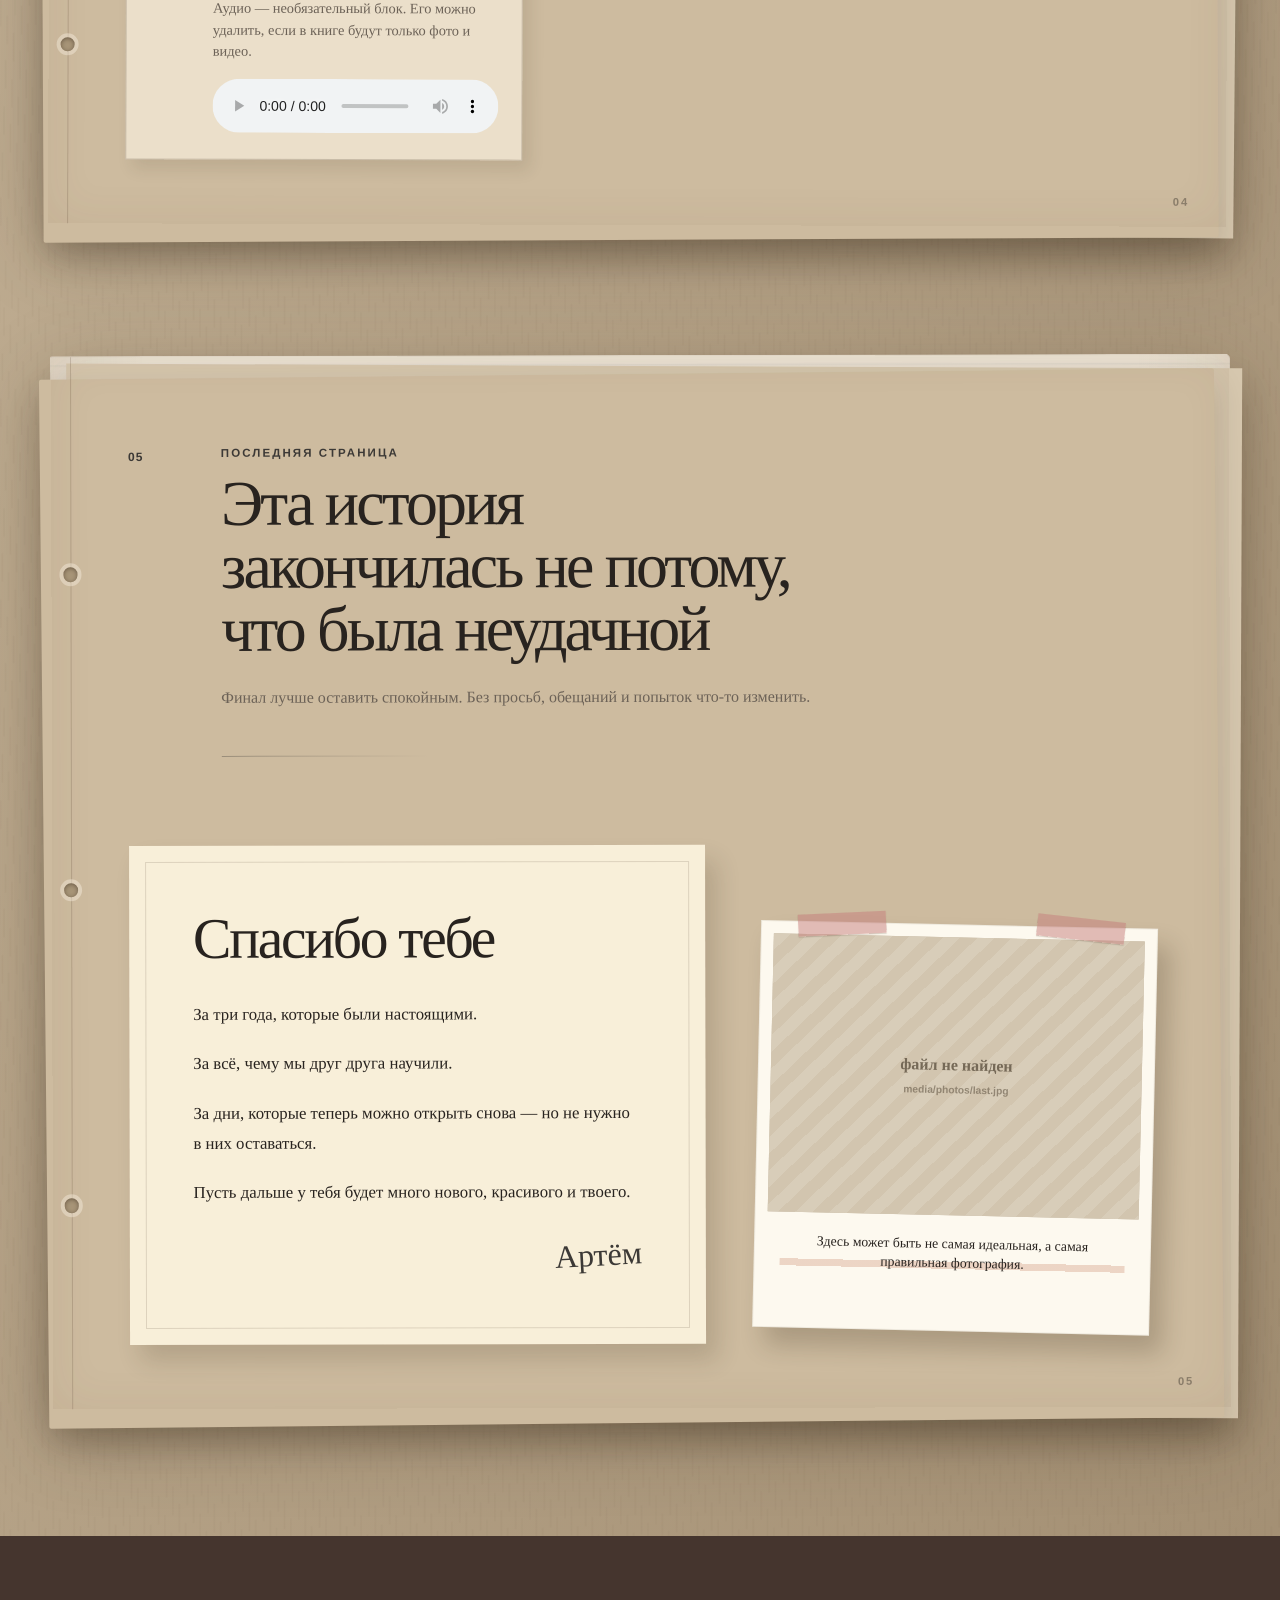
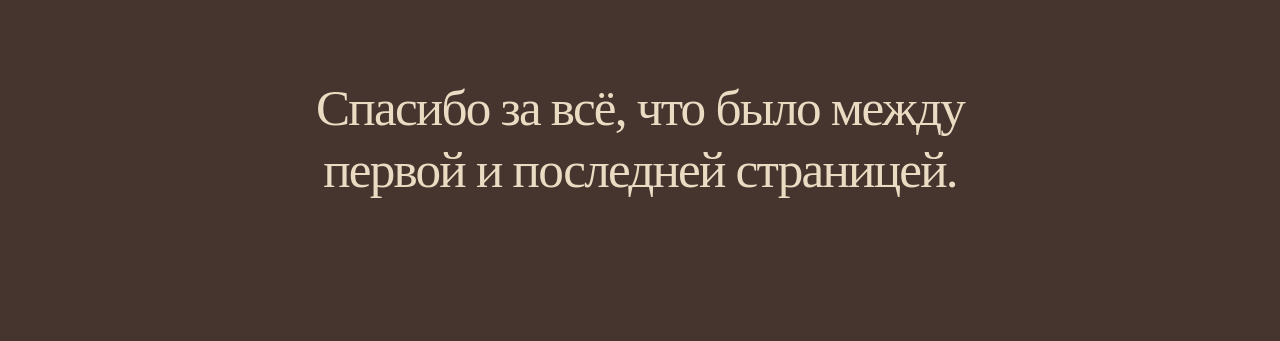
==== commit ff72aa40: "feat(location): load offline fullscreen place labels" ====
--- a/index.html
+++ b/index.html
@@ -12,6 +12,7 @@
   <link rel="stylesheet" href="assets/shared-and-telegram.css" />
   <link rel="stylesheet" href="assets/cursor-scrapbook-pencil-final-v19.css" />
   <link rel="stylesheet" href="assets/round4-polish.css" />
+  <link rel="stylesheet" href="assets/location-overlay.css" />
 </head>
 <body>
   <div class="ambient-grain" aria-hidden="true"></div>
@@ -45,6 +46,7 @@
     <button class="lightbox__close" id="lightbox-close" type="button" aria-label="Закрыть">×</button>
     <button class="lightbox__nav lightbox__nav--prev" id="lightbox-prev" type="button" aria-label="Предыдущий файл">‹</button>
     <figure class="lightbox__figure">
+      <div class="lightbox__location" id="lightbox-location" aria-live="polite" hidden></div>
       <img class="lightbox__image" id="lightbox-image" alt="" />
       <video class="lightbox__video" id="lightbox-video" playsinline preload="metadata" hidden></video>
       <div class="lightbox__live-controls">
@@ -77,5 +79,6 @@
   <script src="assets/app.js"></script>
   <script src="assets/telegram-enhancements.js"></script>
   <script src="assets/round4-polish.js"></script>
+  <script src="assets/location-overlay.js"></script>
 </body>
 </html>
--- a/assets/round4-polish.css
+++ b/assets/round4-polish.css
@@ -13,23 +13,37 @@
   letter-spacing: -.02em;
 }
 
+.reader-tools__button--censor {
+  align-items: center;
+  line-height: 1;
+}
 .reader-tools__icon {
   position: relative;
   width: 1.18rem;
   height: 1.18rem;
   flex: 0 0 1.18rem;
-  display: grid;
-  place-items: center;
+  display: flex;
+  align-items: center;
+  justify-content: center;
+  align-self: center;
+  box-sizing: border-box;
+  margin: 0;
   border: 2px solid currentColor;
   border-radius: 50%;
+  font-size: 0 !important;
+  line-height: 0;
 }
 .reader-tools__icon i {
+  display: block;
+  flex: 0 0 auto;
   width: .48rem;
   height: .48rem;
+  margin: 0;
   border-radius: 50%;
   background: currentColor;
   opacity: 0;
   transform: scale(.35);
+  transform-origin: 50% 50%;
   transition: opacity .18s ease, transform .18s ease;
 }
 .reader-tools__button--censor[aria-pressed="true"] .reader-tools__icon i {
@@ -121,6 +135,16 @@
 #telegram .telegram-note--layout-left { grid-column: 1 / span 6; justify-self: start; }
 #telegram .telegram-note--layout-right { grid-column: 7 / span 6; justify-self: end; }
 
+/* Keep the decorative opening quotation inside its quote card. */
+.memory-quote > span {
+  top: .12rem;
+  line-height: .82;
+}
+#telegram .telegram-message__quote > span {
+  top: .28rem;
+  line-height: .78;
+}
+
 @media (max-width: 760px) {
   .chapter-heading__number { min-width: 3.5rem; font-size: .64rem; }
   .chapter-rail a span { width: 2.25rem; height: 2.25rem; font-size: .5rem; }
--- a/assets/location-overlay.css
+++ b/assets/location-overlay.css
@@ -0,0 +1,31 @@
+.lightbox__figure {
+  position: relative;
+}
+
+.lightbox__location {
+  position: absolute;
+  z-index: 7;
+  top: clamp(.75rem, 2vw, 1.2rem);
+  left: clamp(.75rem, 2vw, 1.2rem);
+  max-width: min(72%, 34rem);
+  padding: .52rem .72rem;
+  border: 1px solid rgba(255, 255, 255, .42);
+  border-radius: 999px;
+  color: #fffaf0;
+  background: rgba(29, 25, 22, .68);
+  box-shadow: 0 .45rem 1.35rem rgba(0, 0, 0, .24);
+  backdrop-filter: blur(10px);
+  font: 750 clamp(.68rem, 1.4vw, .82rem)/1.2 var(--sans);
+  letter-spacing: .015em;
+  text-wrap: balance;
+  pointer-events: none;
+}
+
+@media (max-width: 600px) {
+  .lightbox__location {
+    top: .65rem;
+    left: .65rem;
+    max-width: calc(100% - 4rem);
+    padding: .45rem .62rem;
+  }
+}
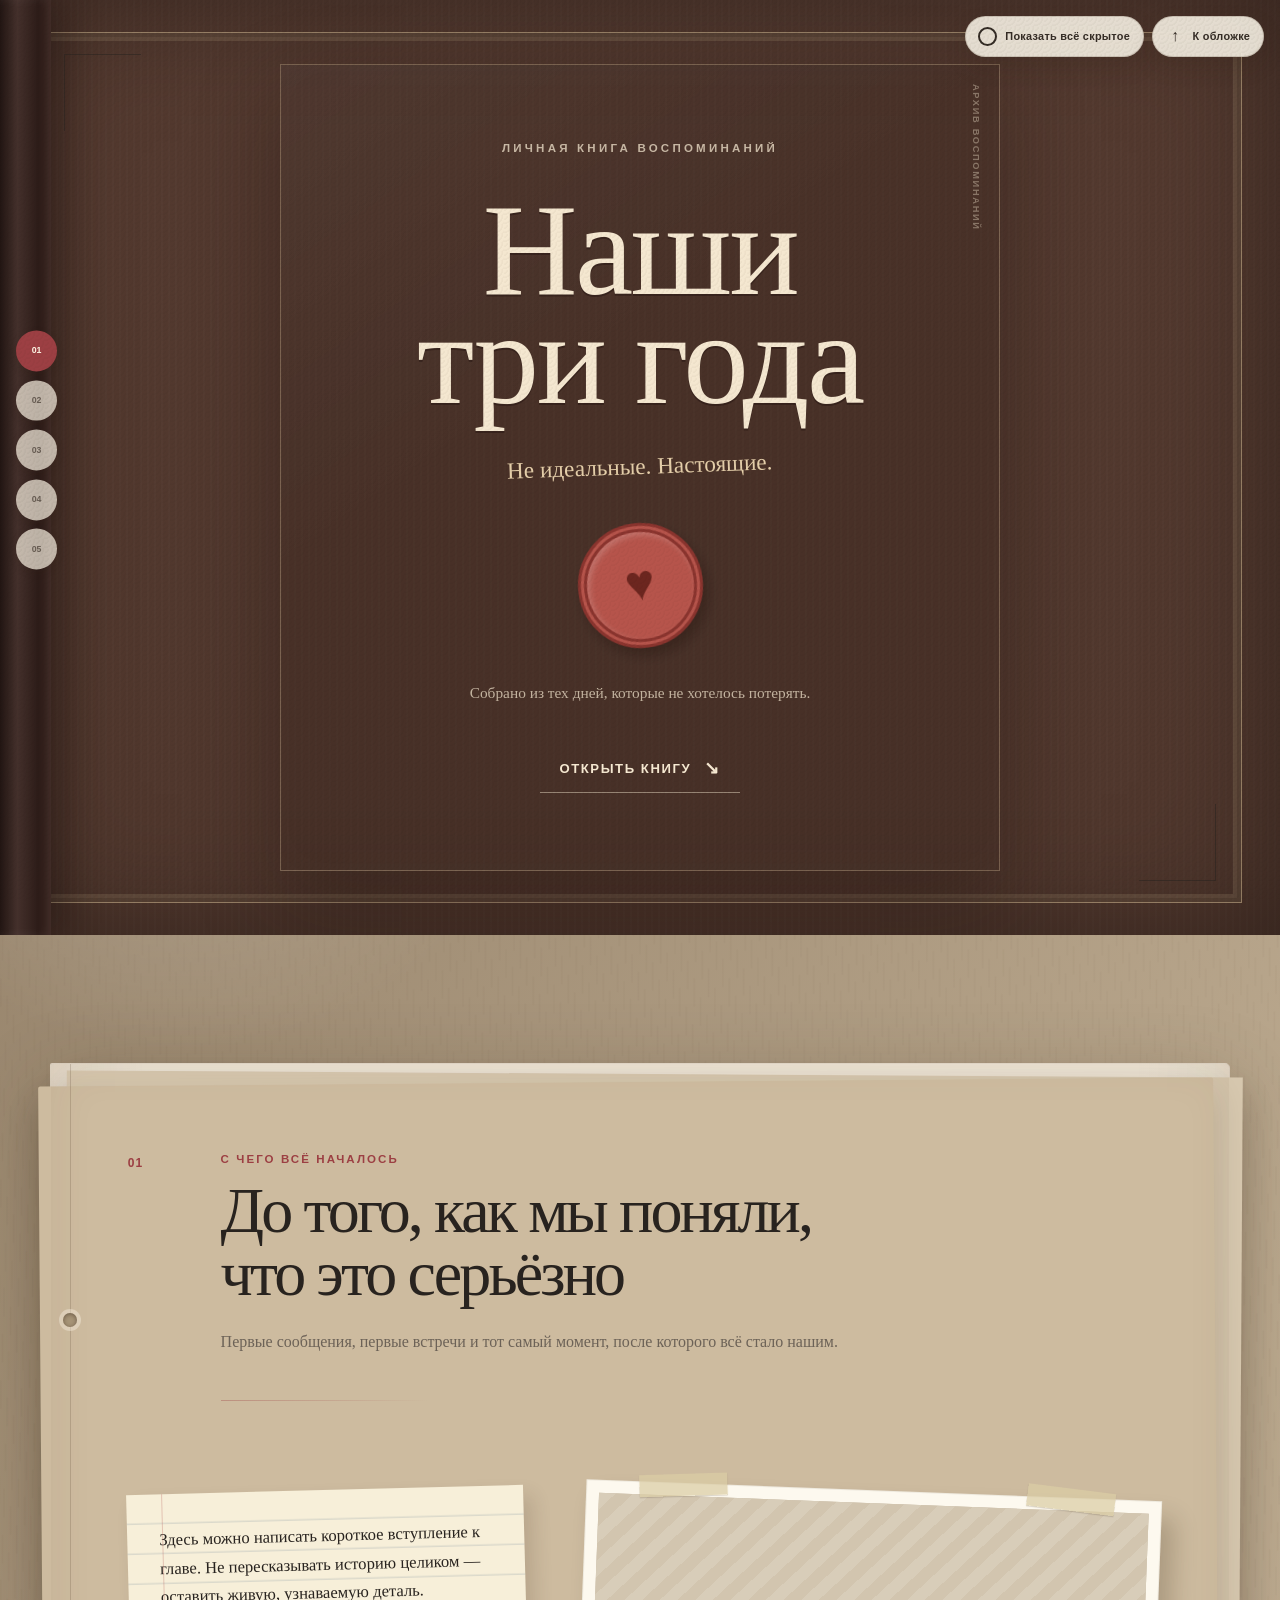
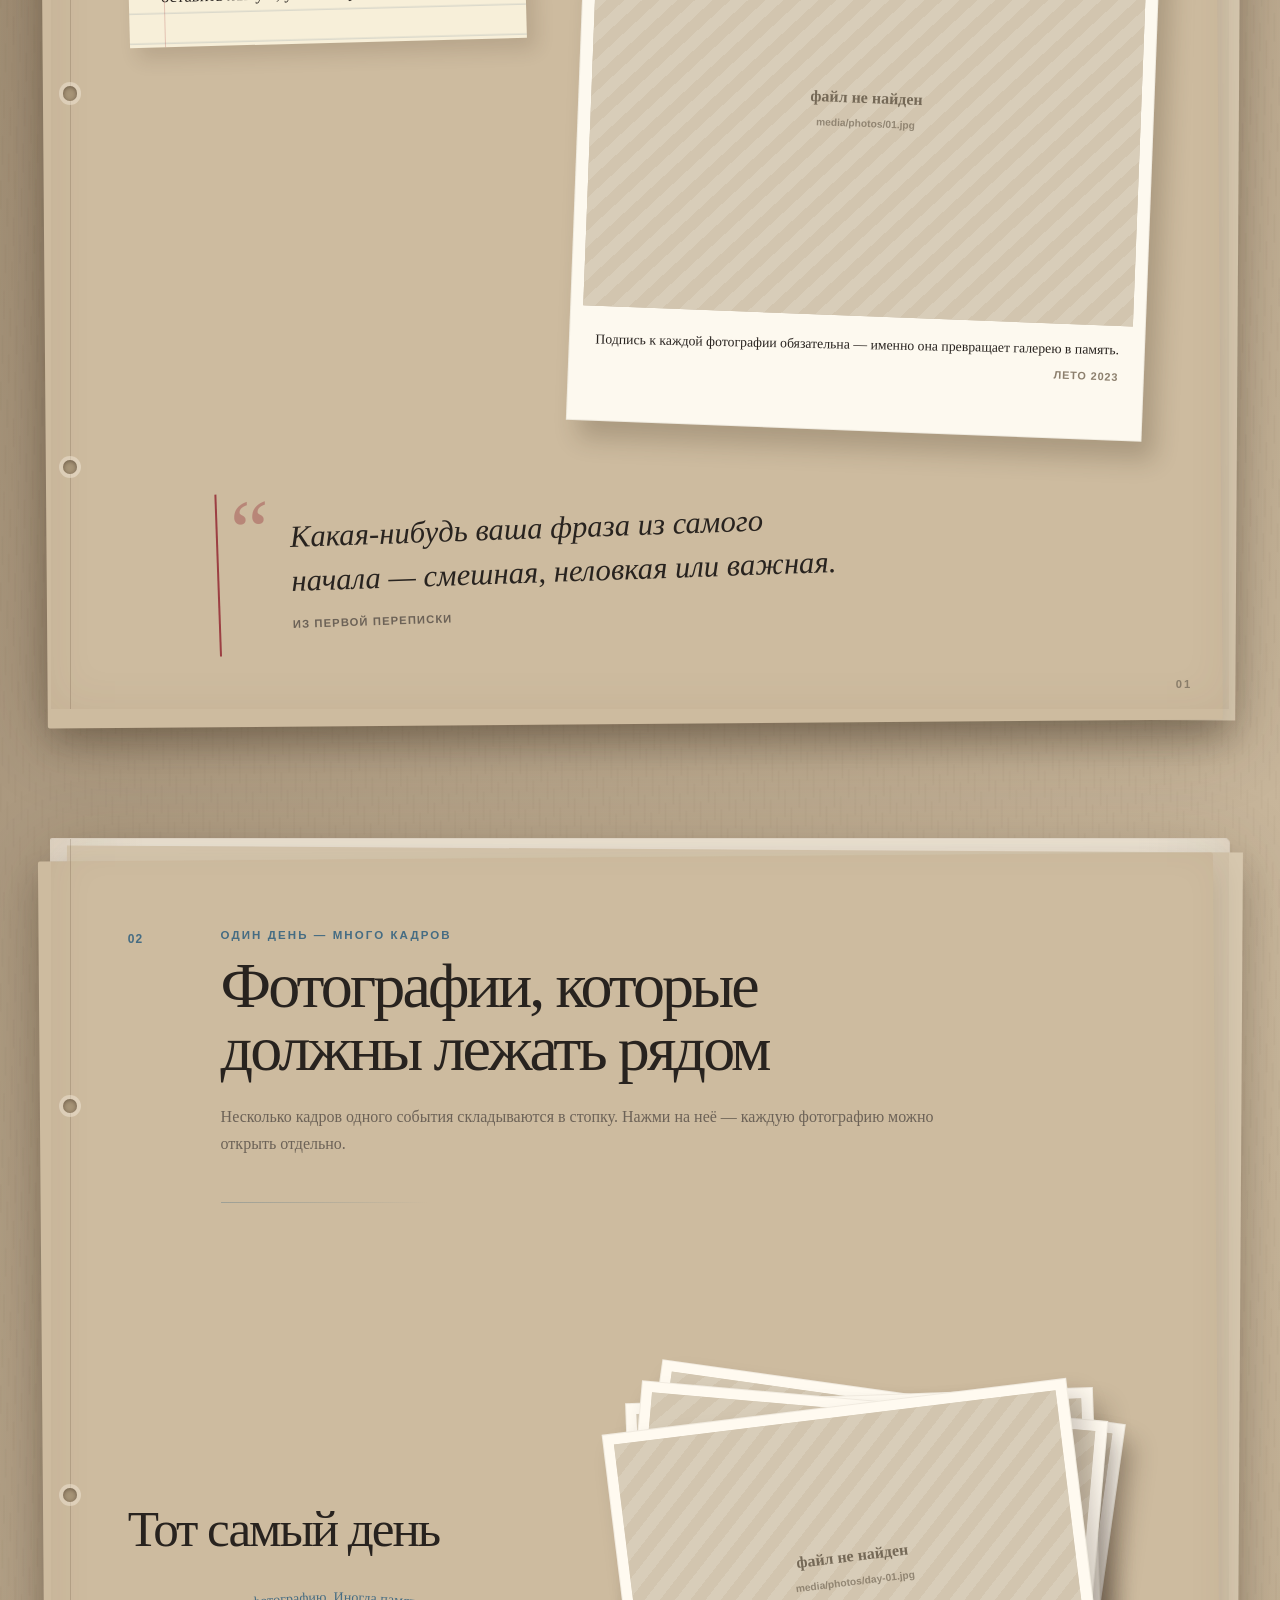
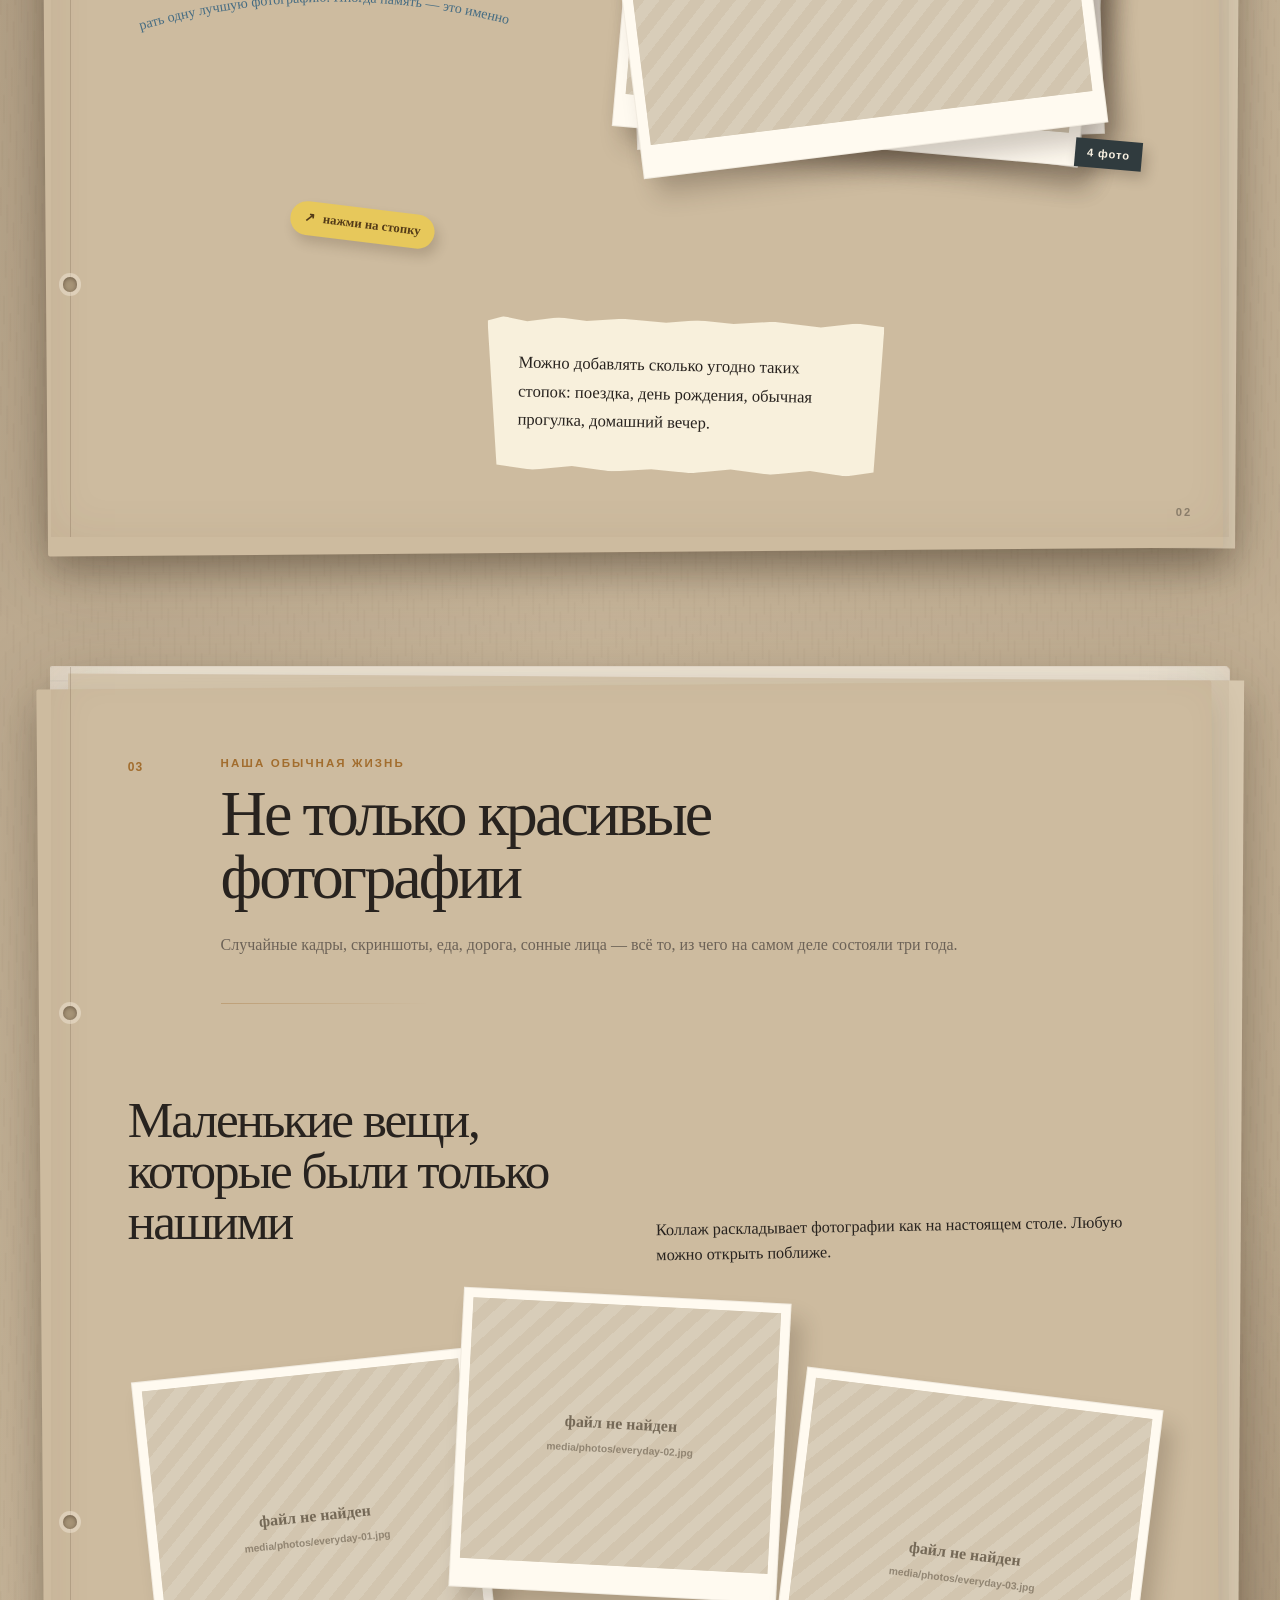
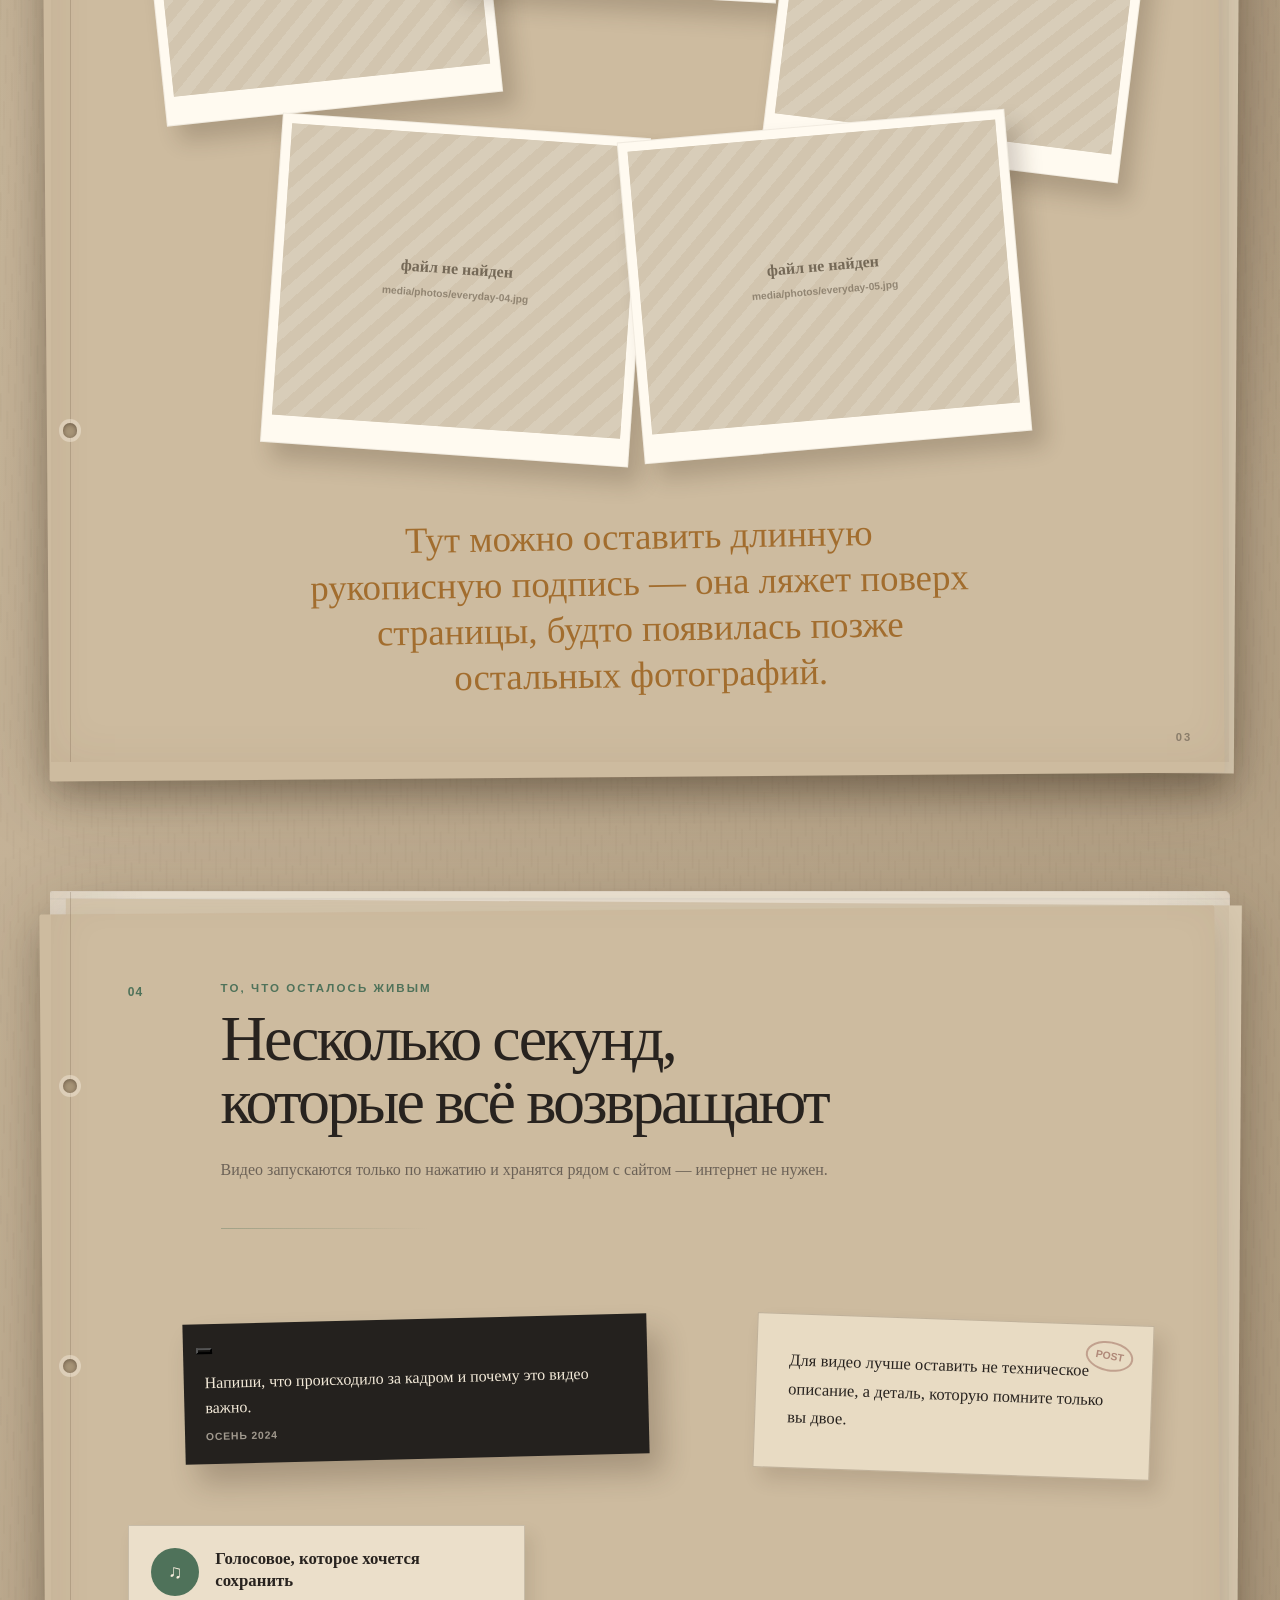
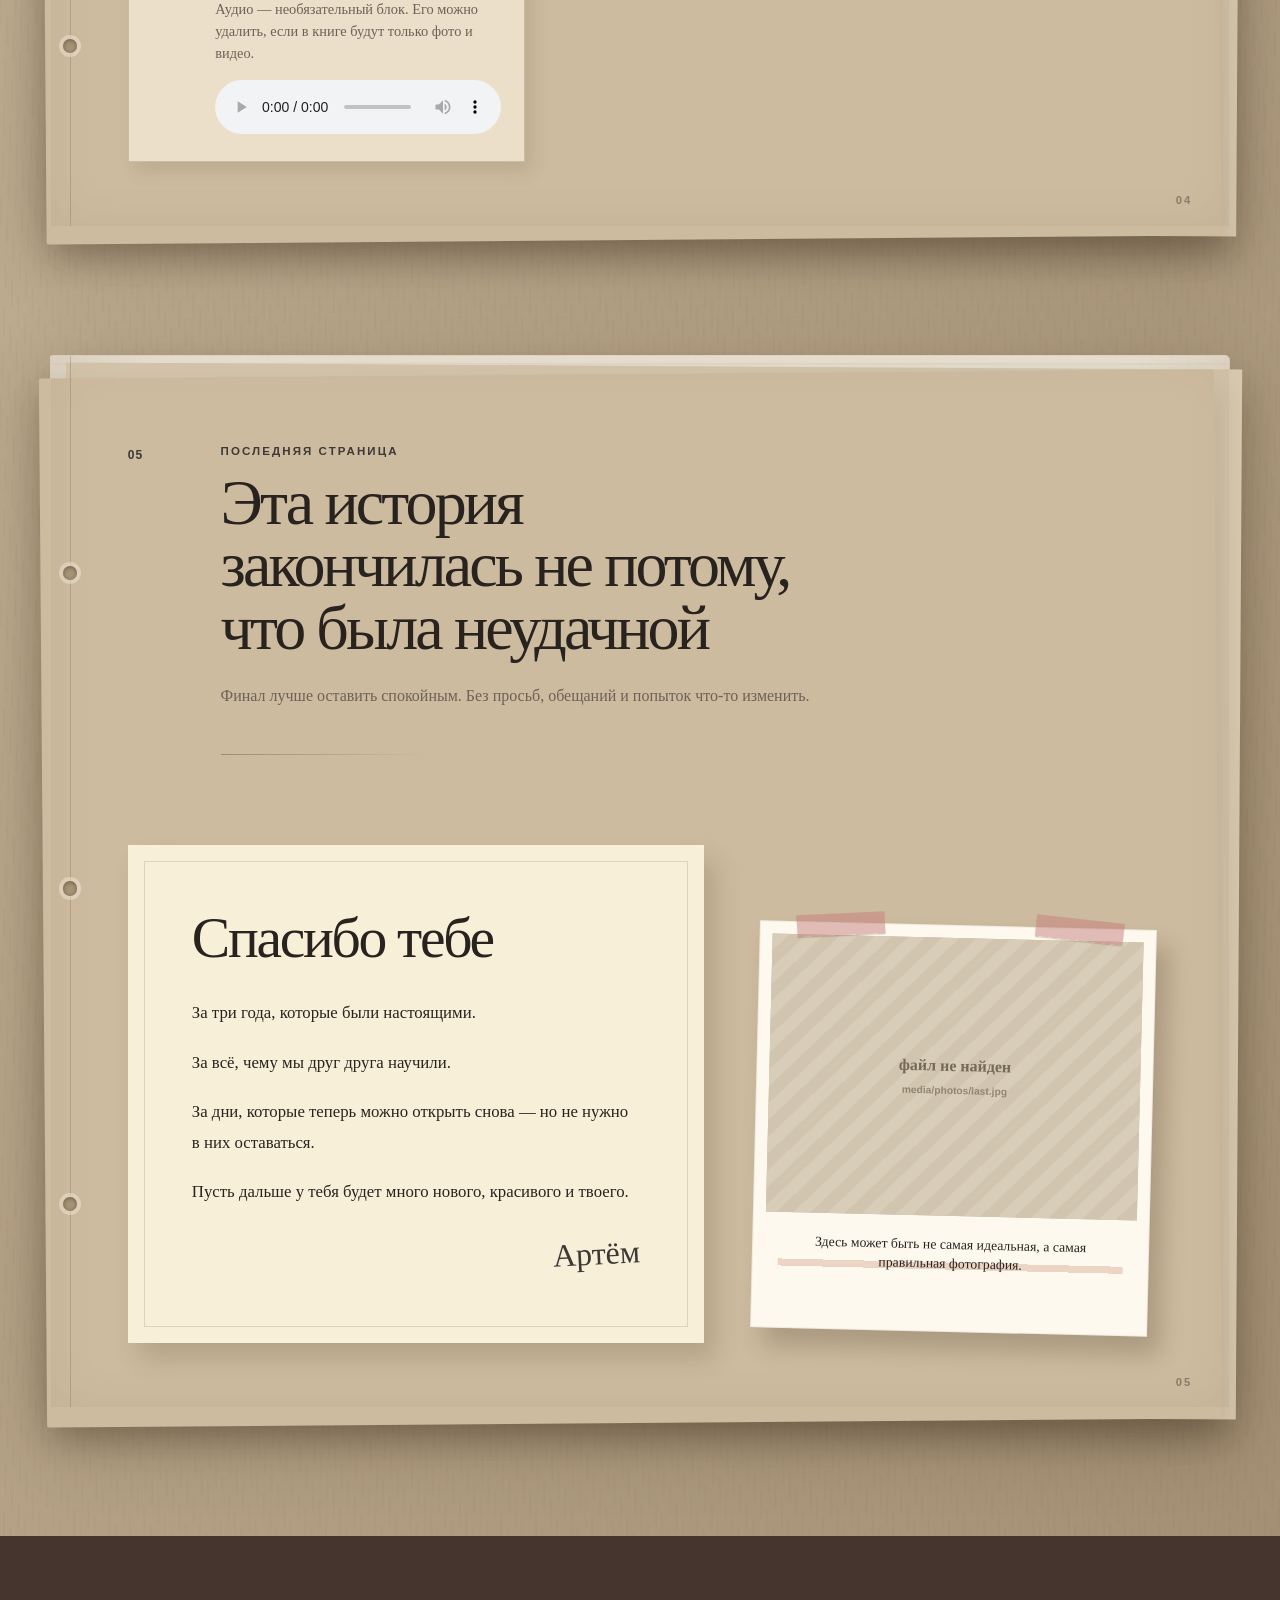
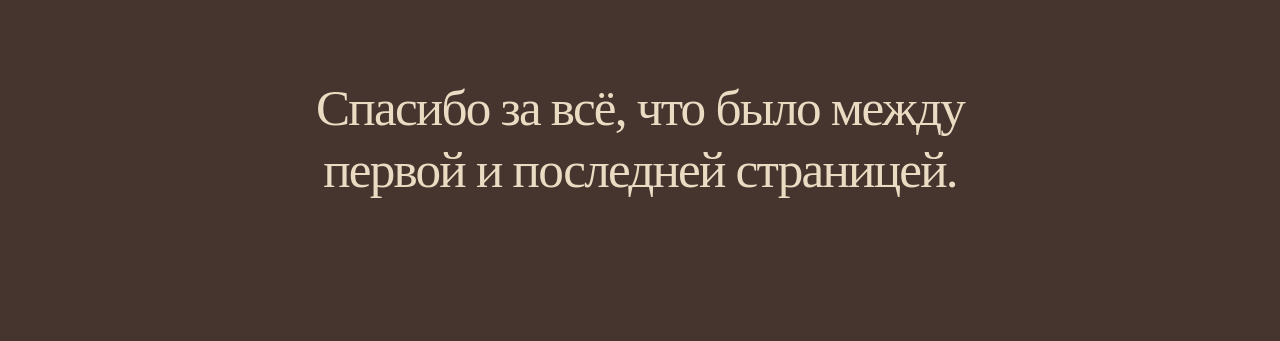
==== commit 66d8e3e2: "fix(reader): separate location, media, caption and Live controls" ====
--- a/index.html
+++ b/index.html
@@ -13,6 +13,7 @@
   <link rel="stylesheet" href="assets/cursor-scrapbook-pencil-final-v19.css" />
   <link rel="stylesheet" href="assets/round4-polish.css" />
   <link rel="stylesheet" href="assets/location-overlay.css" />
+  <link rel="stylesheet" href="assets/reader-layout-fixes.css" />
 </head>
 <body>
   <div class="ambient-grain" aria-hidden="true"></div>
@@ -46,23 +47,25 @@
     <button class="lightbox__close" id="lightbox-close" type="button" aria-label="Закрыть">×</button>
     <button class="lightbox__nav lightbox__nav--prev" id="lightbox-prev" type="button" aria-label="Предыдущий файл">‹</button>
     <figure class="lightbox__figure">
-      <div class="lightbox__location" id="lightbox-location" aria-live="polite" hidden></div>
-      <img class="lightbox__image" id="lightbox-image" alt="" />
-      <video class="lightbox__video" id="lightbox-video" playsinline preload="metadata" hidden></video>
+      <div class="lightbox__media-shell">
+        <div class="lightbox__location" id="lightbox-location" aria-live="polite" hidden></div>
+        <img class="lightbox__image" id="lightbox-image" alt="" />
+        <video class="lightbox__video" id="lightbox-video" playsinline preload="metadata" hidden></video>
+        <div class="lightbox__censor" id="lightbox-censor" hidden>
+          <div class="lightbox__censor-card">
+            <button class="lightbox__censor-close" id="lightbox-censor-close" type="button" aria-label="Закрыть предупреждение">×</button>
+            <span aria-hidden="true">!</span>
+            <h2>Содержание может быть шокирующим</h2>
+            <p>Этот момент скрыт намеренно. Открывай только если готова его увидеть.</p>
+            <button id="lightbox-censor-show" type="button">Показать</button>
+          </div>
+        </div>
+      </div>
+      <figcaption class="lightbox__caption" id="lightbox-caption"></figcaption>
       <div class="lightbox__live-controls">
         <button class="lightbox__live" id="lightbox-live" type="button" hidden>▶ Оживить фото</button>
         <button class="lightbox__sound" id="lightbox-live-sound" type="button" hidden aria-pressed="false" aria-label="Выключить звук" title="Выключить звук">🔊</button>
       </div>
-      <div class="lightbox__censor" id="lightbox-censor" hidden>
-        <div class="lightbox__censor-card">
-          <button class="lightbox__censor-close" id="lightbox-censor-close" type="button" aria-label="Закрыть предупреждение">×</button>
-          <span aria-hidden="true">!</span>
-          <h2>Содержание может быть шокирующим</h2>
-          <p>Этот момент скрыт намеренно. Открывай только если готова его увидеть.</p>
-          <button id="lightbox-censor-show" type="button">Показать</button>
-        </div>
-      </div>
-      <figcaption class="lightbox__caption" id="lightbox-caption"></figcaption>
     </figure>
     <button class="lightbox__nav lightbox__nav--next" id="lightbox-next" type="button" aria-label="Следующий файл">›</button>
     <p class="lightbox__counter" id="lightbox-counter"></p>
--- a/assets/reader-layout-fixes.css
+++ b/assets/reader-layout-fixes.css
@@ -0,0 +1,155 @@
+/* Reader layout corrections after production import review.
+   Loaded last so these rules intentionally win over decorative legacy layers. */
+
+/* A year chapter can be tens of thousands of pixels tall. Rotating the entire
+   element causes its bottom edge and all media to drift horizontally. Keep the
+   real sheet level; the already-rotated ::before/::after paper layers retain
+   the handmade scrapbook feeling without moving the content. */
+.memory-page:nth-child(even),
+.memory-page:nth-child(odd) {
+  transform: none;
+}
+
+/* Imported events with 9+ items are marked as "stack". The previous layout put
+   five previews at virtually the same centre point. Keep five representative
+   cards, but expose each one in a readable shelf so every preview is clickable. */
+.event-layout-stack .event-preview {
+  min-height: clamp(20rem, 31vw, 27rem);
+  display: grid;
+  grid-template-columns: repeat(5, minmax(0, 1fr));
+  align-items: center;
+  gap: clamp(.55rem, 1.2vw, 1rem);
+  padding: clamp(2.2rem, 5vw, 4rem) clamp(.5rem, 1.5vw, 1.5rem) 3.7rem;
+}
+.event-layout-stack .event-preview::before {
+  inset: 8% 1.5% 6%;
+}
+.event-layout-stack .event-preview__item,
+.event-layout-stack .event-preview__item--1,
+.event-layout-stack .event-preview__item--2,
+.event-layout-stack .event-preview__item--3,
+.event-layout-stack .event-preview__item--4,
+.event-layout-stack .event-preview__item--5 {
+  position: relative;
+  inset: auto;
+  left: auto;
+  right: auto;
+  top: auto;
+  bottom: auto;
+  width: 100%;
+  max-width: 13rem;
+  justify-self: center;
+  transform: translateY(var(--event-shelf-y, 0)) rotate(var(--event-rotate));
+}
+.event-layout-stack .event-preview__item--1 { --event-shelf-y: .7rem; }
+.event-layout-stack .event-preview__item--2 { --event-shelf-y: -.65rem; }
+.event-layout-stack .event-preview__item--3 { --event-shelf-y: .25rem; }
+.event-layout-stack .event-preview__item--4 { --event-shelf-y: -.4rem; }
+.event-layout-stack .event-preview__item--5 { --event-shelf-y: .6rem; }
+.event-layout-stack .event-preview__item:hover,
+.event-layout-stack .event-preview__item:focus-visible {
+  z-index: 70;
+  transform: translateY(calc(var(--event-shelf-y, 0) - .35rem)) rotate(0) scale(1.045);
+}
+
+/* The location belongs above the media, never on top of it. A dedicated shell
+   keeps the badge aligned with the media edge and separates media, metadata and
+   Live Photo controls into independent rows. */
+.lightbox__figure {
+  width: min(100%, 1100px);
+  max-width: min(100%, 1100px);
+  max-height: calc(100vh - 5rem);
+  grid-template-columns: minmax(0, 1fr);
+  grid-template-rows: minmax(0, 1fr) auto auto;
+  row-gap: .42rem;
+  align-content: center;
+  justify-items: center;
+  overflow-x: hidden;
+  overflow-y: auto;
+  padding: .25rem;
+}
+.lightbox__media-shell {
+  position: relative;
+  grid-column: 1;
+  grid-row: 1;
+  display: inline-grid;
+  grid-template-columns: minmax(0, auto);
+  grid-template-rows: auto minmax(0, 1fr);
+  justify-items: center;
+  align-items: center;
+  width: fit-content;
+  max-width: 100%;
+  min-width: 0;
+}
+.lightbox__location {
+  position: static;
+  grid-column: 1;
+  grid-row: 1;
+  justify-self: start;
+  max-width: 100%;
+  margin: 0 0 .32rem;
+  padding: .46rem .68rem;
+  pointer-events: none;
+}
+.lightbox__image,
+.lightbox__video {
+  grid-column: 1;
+  grid-row: 2;
+  max-width: 100%;
+  max-height: min(66vh, calc(100vh - 15rem));
+}
+.lightbox__caption {
+  grid-column: 1;
+  grid-row: 2;
+  margin-top: .12rem;
+}
+.lightbox__live-controls {
+  position: static;
+  grid-column: 1;
+  grid-row: 3;
+  margin: .1rem 0 0;
+  transform: none;
+}
+.lightbox__live-controls .lightbox__live {
+  position: static;
+  left: auto;
+  bottom: auto;
+  margin: 0;
+  transform: none;
+}
+
+@media (max-width: 900px) {
+  .event-layout-stack .event-preview {
+    min-height: 38rem;
+    grid-template-columns: repeat(3, minmax(0, 1fr));
+    padding-inline: .35rem;
+  }
+  .event-layout-stack .event-preview__item { max-width: 12rem; }
+}
+
+@media (max-width: 600px) {
+  .event-layout-stack .event-preview {
+    min-height: 45rem;
+    grid-template-columns: repeat(2, minmax(0, 1fr));
+    align-content: center;
+    gap: .8rem;
+    padding: 2rem .2rem 3.5rem;
+  }
+  .event-layout-stack .event-preview__item { max-width: 10.5rem; }
+  .lightbox {
+    padding-top: 2.2rem;
+    padding-bottom: 3.8rem;
+  }
+  .lightbox__figure {
+    max-height: calc(100vh - 4.5rem);
+    row-gap: .35rem;
+  }
+  .lightbox__image,
+  .lightbox__video {
+    max-height: min(57vh, calc(100vh - 14rem));
+  }
+  .lightbox__location {
+    margin-bottom: .25rem;
+    padding: .42rem .58rem;
+  }
+}
